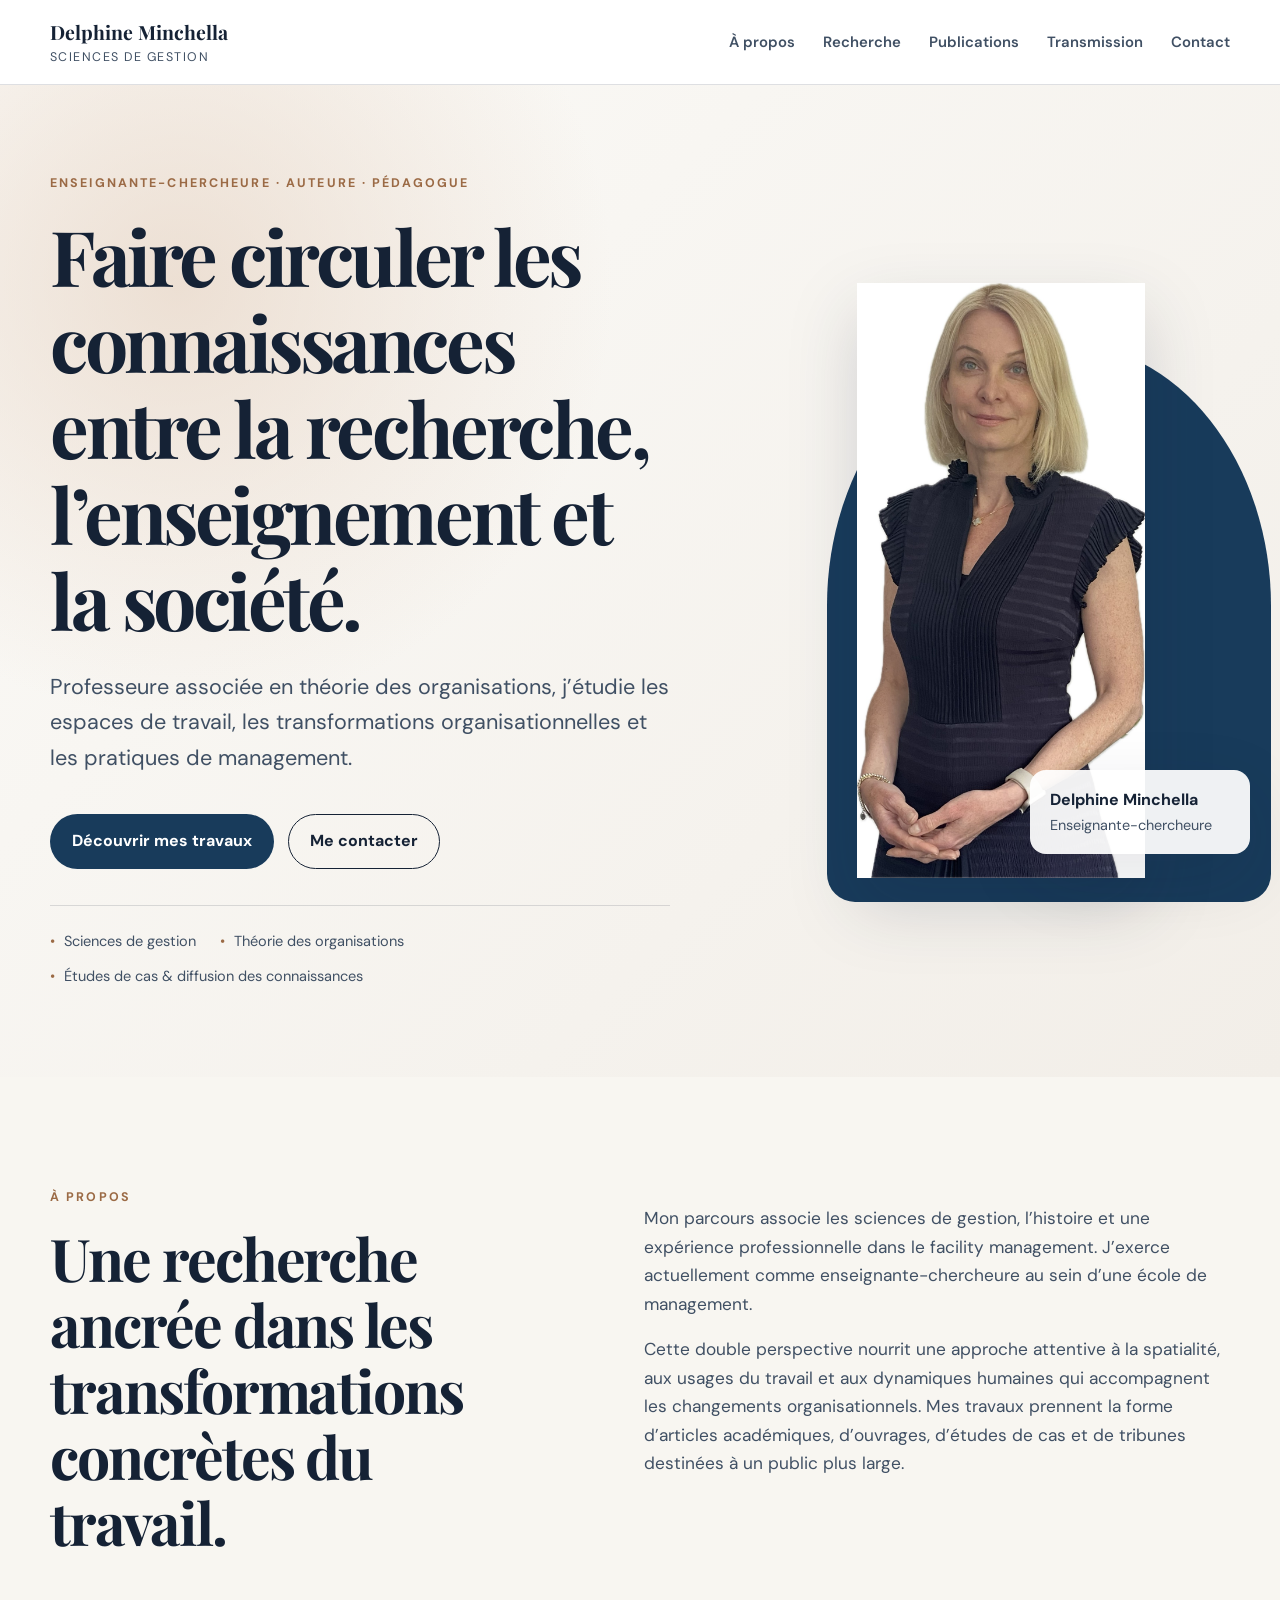
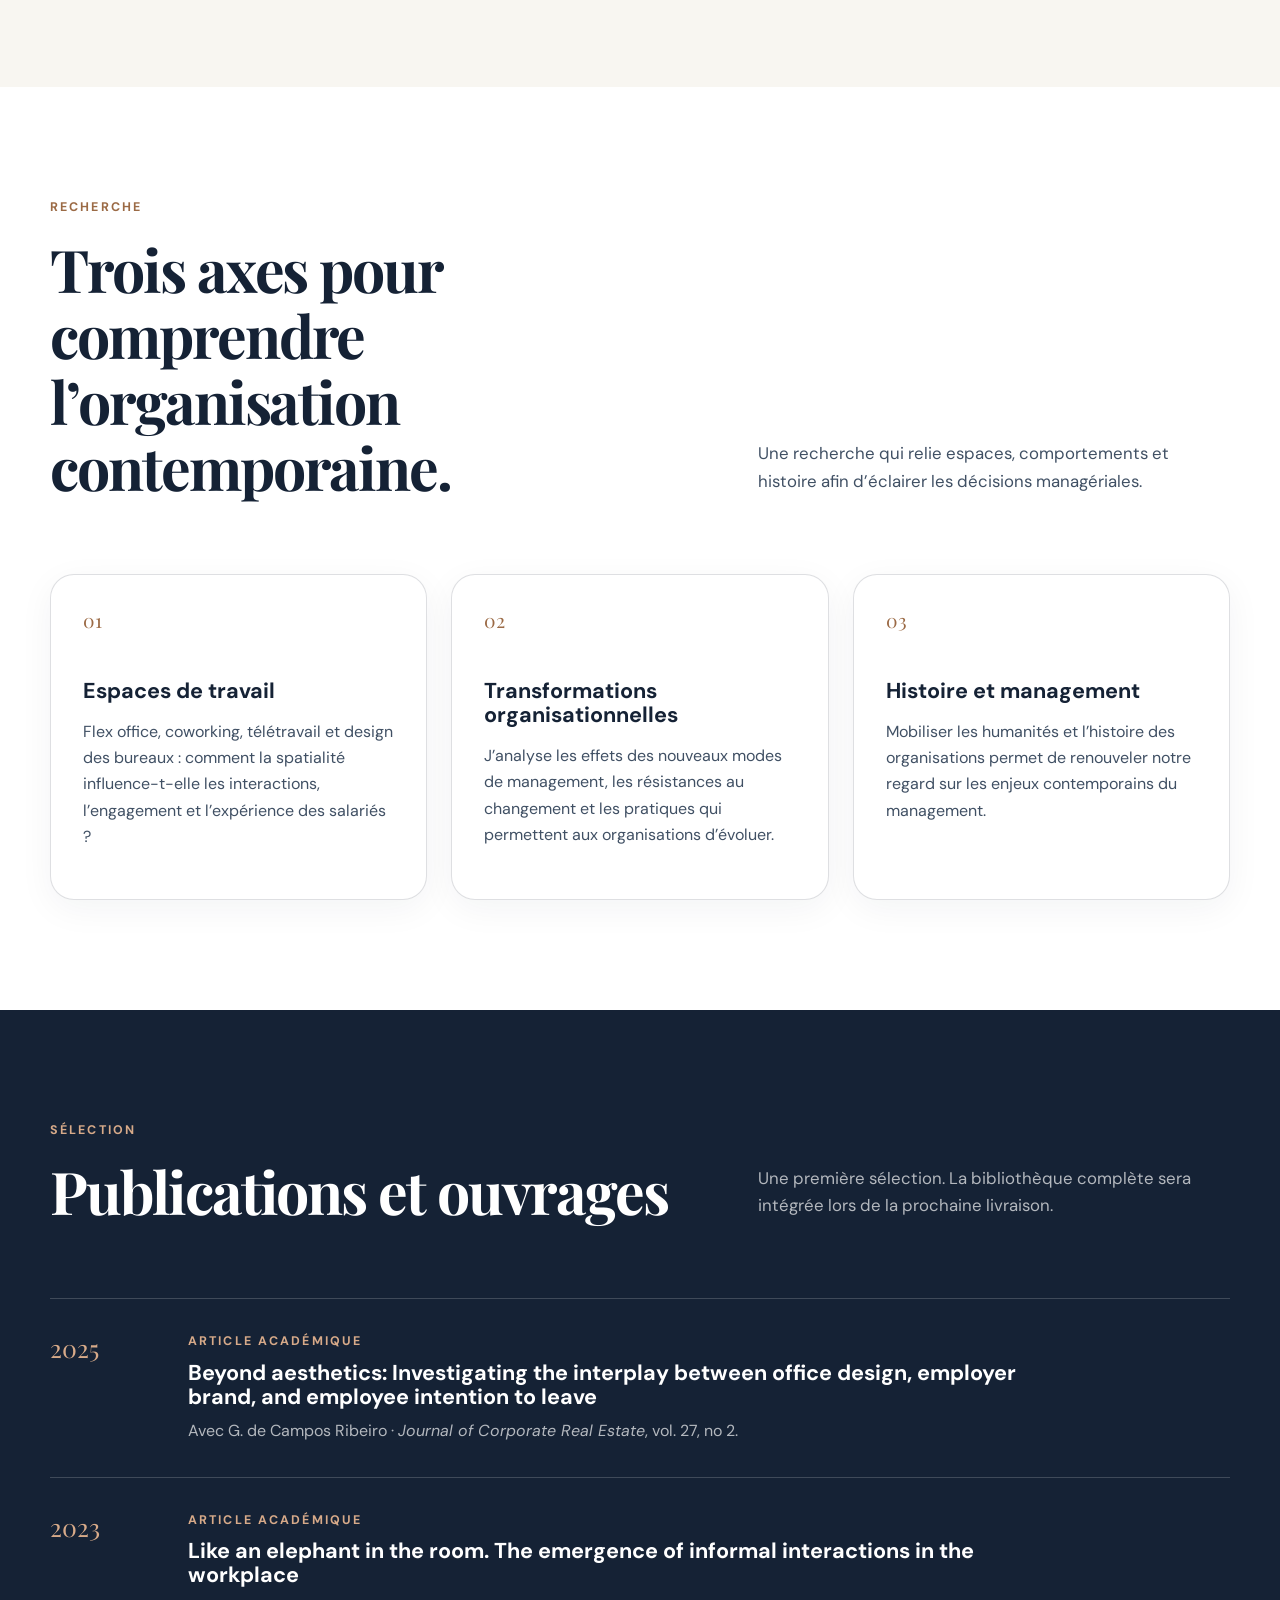
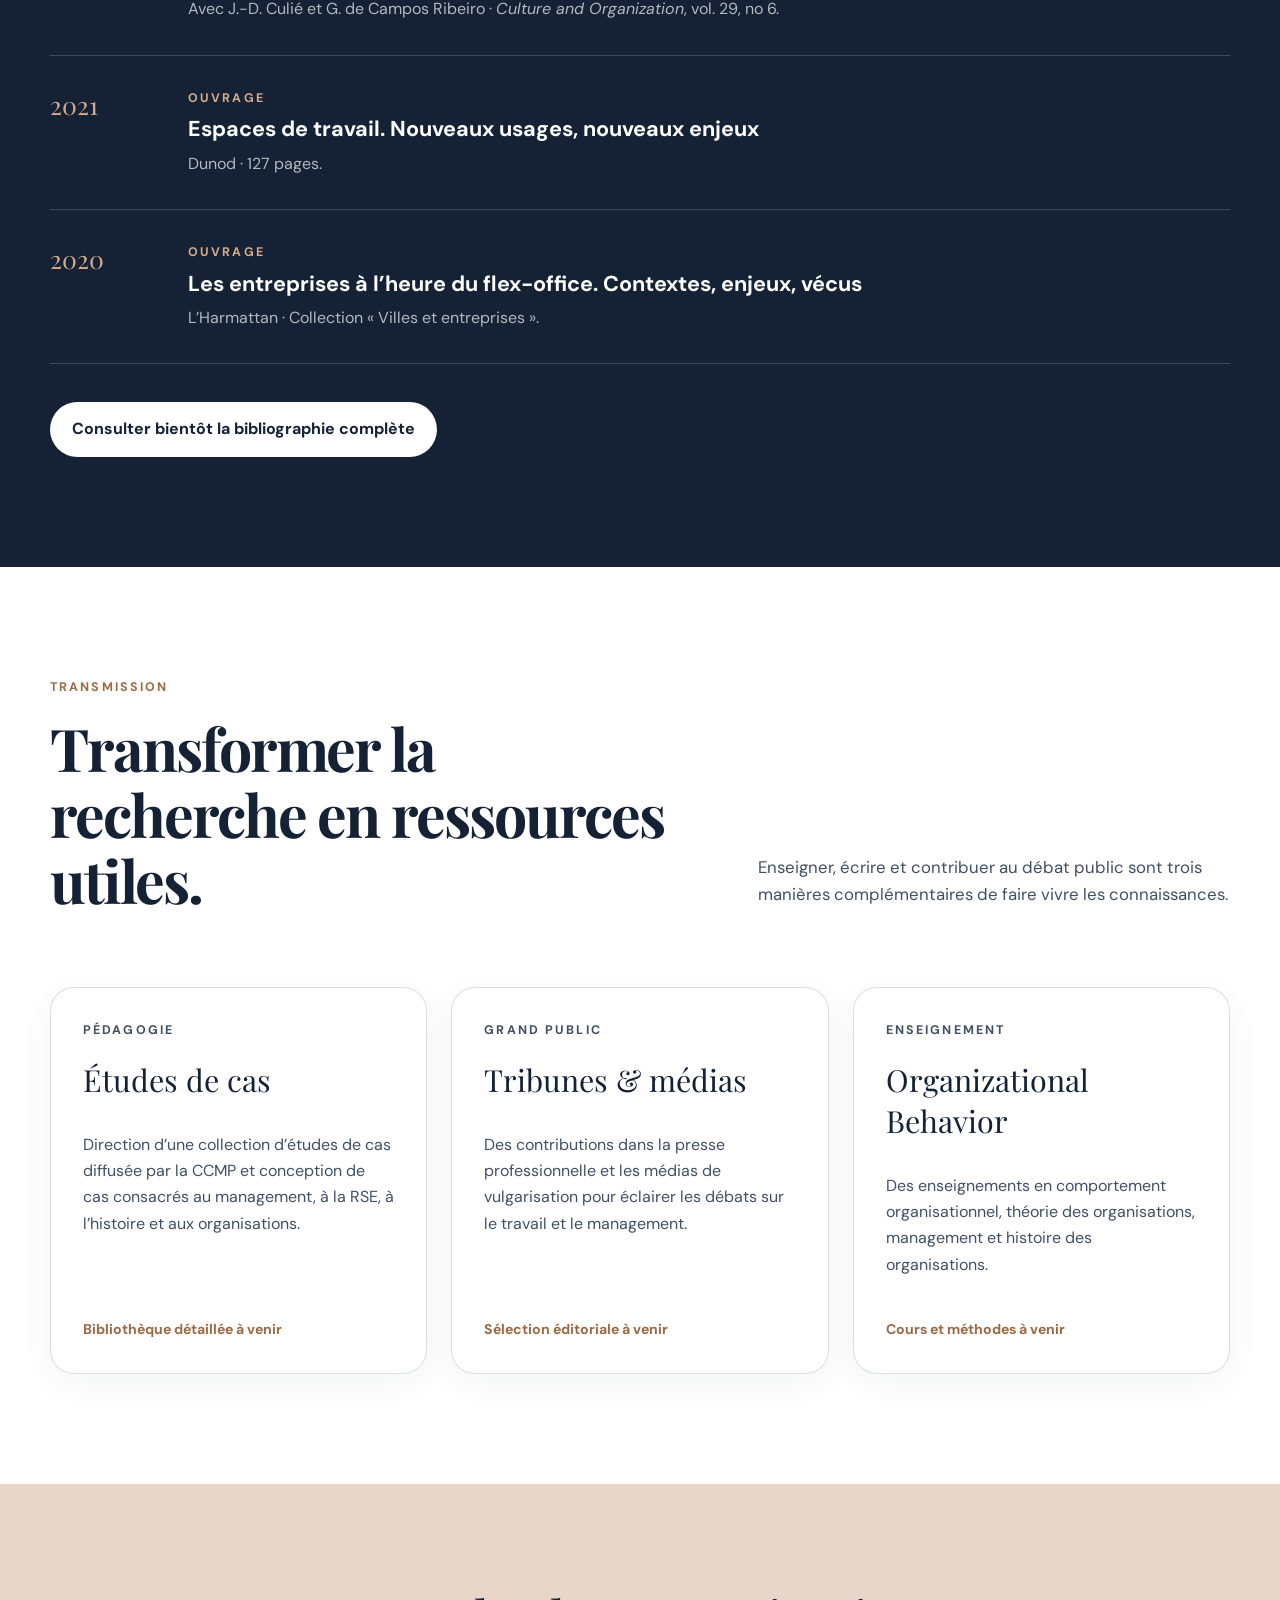
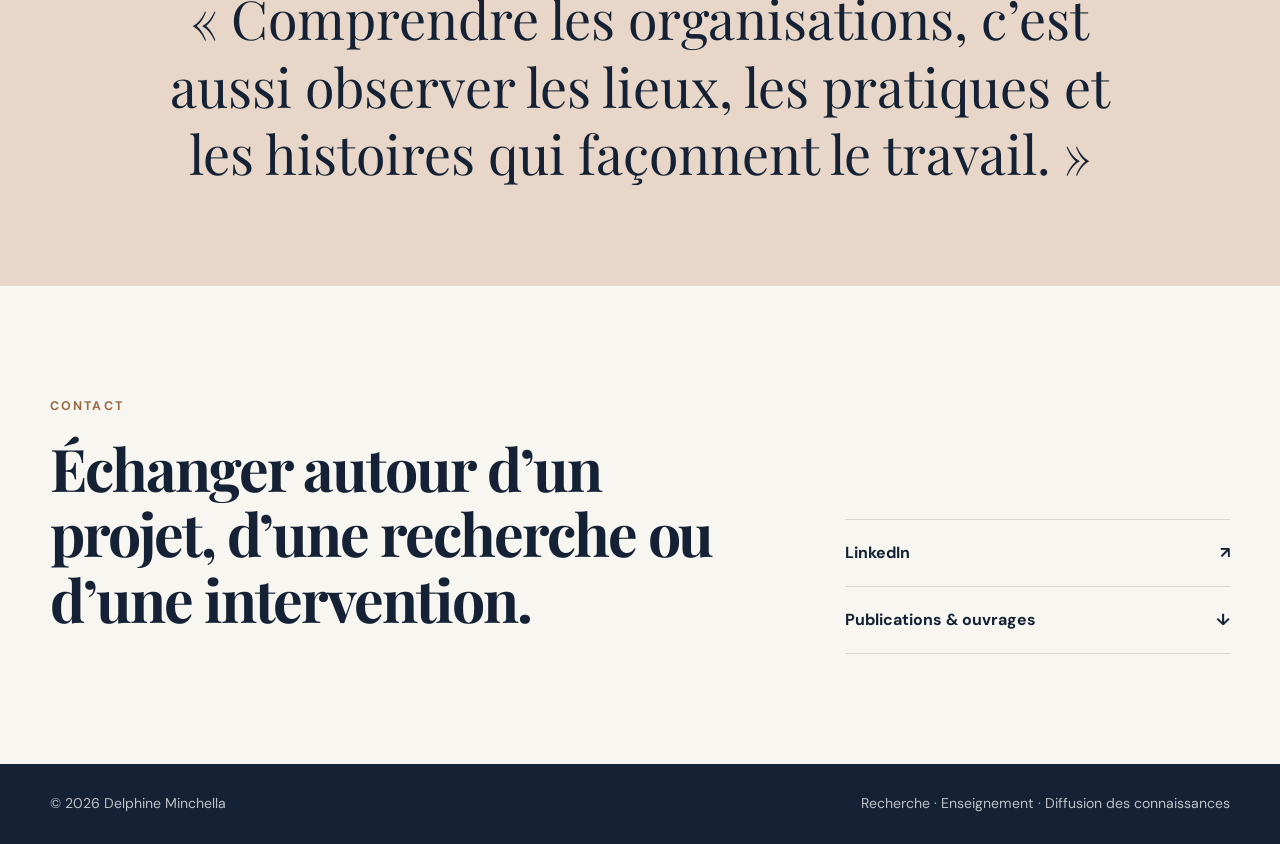
==== index.html @ e0835ba6 "Installation du site v1.0" ====
<!doctype html>
<html lang="fr">
<head>
  <meta charset="utf-8">
  <meta name="viewport" content="width=device-width, initial-scale=1">
  <meta name="description" content="Site personnel de Delphine Minchella, enseignante-chercheure en sciences de gestion, auteure et spécialiste des transformations des organisations.">
  <meta name="author" content="Delphine Minchella">
  <meta property="og:title" content="Delphine Minchella — Enseignante-chercheure">
  <meta property="og:description" content="Recherche, publications, études de cas et diffusion des connaissances en sciences de gestion.">
  <meta property="og:image" content="assets/delphine-minchella.jpg">
  <meta property="og:type" content="website">
  <title>Delphine Minchella — Enseignante-chercheure</title>
  <link rel="preconnect" href="https://fonts.googleapis.com">
  <link rel="preconnect" href="https://fonts.gstatic.com" crossorigin>
  <link href="https://fonts.googleapis.com/css2?family=DM+Sans:wght@400;500;600;700&family=Playfair+Display:wght@600;700&display=swap" rel="stylesheet">
  <link rel="stylesheet" href="styles.css">
</head>
<body>
  <a class="skip-link" href="#contenu">Aller au contenu</a>

  <header class="site-header">
    <div class="container nav-wrap">
      <a class="brand" href="#accueil" aria-label="Accueil — Delphine Minchella">
        <span class="brand-name">Delphine Minchella</span>
        <span class="brand-subtitle">Sciences de gestion</span>
      </a>

      <button class="menu-toggle" type="button" aria-expanded="false" aria-controls="navigation">
        <span class="sr-only">Ouvrir le menu</span>
        <span></span><span></span><span></span>
      </button>

      <nav id="navigation" class="navigation" aria-label="Navigation principale">
        <a href="#apropos">À propos</a>
        <a href="#recherche">Recherche</a>
        <a href="#publications">Publications</a>
        <a href="#transmission">Transmission</a>
        <a href="#contact">Contact</a>
      </nav>
    </div>
  </header>

  <main id="contenu">
    <section id="accueil" class="hero">
      <div class="container hero-grid">
        <div class="hero-copy">
          <p class="eyebrow">Enseignante-chercheure · Auteure · Pédagogue</p>
          <h1>Faire circuler les connaissances entre la recherche, l’enseignement et la société.</h1>
          <p class="lead">
            Professeure associée en théorie des organisations, j’étudie les espaces de travail,
            les transformations organisationnelles et les pratiques de management.
          </p>
          <div class="hero-actions">
            <a class="button button-primary" href="#recherche">Découvrir mes travaux</a>
            <a class="button button-secondary" href="#contact">Me contacter</a>
          </div>
          <ul class="quick-facts" aria-label="Domaines principaux">
            <li>Sciences de gestion</li>
            <li>Théorie des organisations</li>
            <li>Études de cas & diffusion des connaissances</li>
          </ul>
        </div>

        <figure class="portrait-card">
          <div class="portrait-backdrop"></div>
          <img src="assets/delphine-minchella.jpg" alt="Portrait professionnel de Delphine Minchella">
          <figcaption>
            <strong>Delphine Minchella</strong>
            <span>Enseignante-chercheure</span>
          </figcaption>
        </figure>
      </div>
    </section>

    <section id="apropos" class="section section-light">
      <div class="container two-columns">
        <div>
          <p class="section-kicker">À propos</p>
          <h2>Une recherche ancrée dans les transformations concrètes du travail.</h2>
        </div>
        <div class="prose">
          <p>
            Mon parcours associe les sciences de gestion, l’histoire et une expérience professionnelle
            dans le facility management. J’exerce actuellement comme enseignante-chercheure
            au sein d’une école de management.
          </p>
          <p>
            Cette double perspective nourrit une approche attentive à la spatialité, aux usages
            du travail et aux dynamiques humaines qui accompagnent les changements organisationnels.
            Mes travaux prennent la forme d’articles académiques, d’ouvrages, d’études de cas
            et de tribunes destinées à un public plus large.
          </p>
        </div>
      </div>
    </section>

    <section id="recherche" class="section">
      <div class="container">
        <div class="section-heading">
          <div>
            <p class="section-kicker">Recherche</p>
            <h2>Trois axes pour comprendre l’organisation contemporaine.</h2>
          </div>
          <p>
            Une recherche qui relie espaces, comportements et histoire afin d’éclairer
            les décisions managériales.
          </p>
        </div>

        <div class="cards cards-three">
          <article class="card">
            <span class="card-number">01</span>
            <h3>Espaces de travail</h3>
            <p>
              Flex office, coworking, télétravail et design des bureaux : comment la spatialité
              influence-t-elle les interactions, l’engagement et l’expérience des salariés ?
            </p>
          </article>
          <article class="card">
            <span class="card-number">02</span>
            <h3>Transformations organisationnelles</h3>
            <p>
              J’analyse les effets des nouveaux modes de management, les résistances au changement
              et les pratiques qui permettent aux organisations d’évoluer.
            </p>
          </article>
          <article class="card">
            <span class="card-number">03</span>
            <h3>Histoire et management</h3>
            <p>
              Mobiliser les humanités et l’histoire des organisations permet de renouveler
              notre regard sur les enjeux contemporains du management.
            </p>
          </article>
        </div>
      </div>
    </section>

    <section id="publications" class="section section-dark">
      <div class="container">
        <div class="section-heading">
          <div>
            <p class="section-kicker">Sélection</p>
            <h2>Publications et ouvrages</h2>
          </div>
          <p>Une première sélection. La bibliothèque complète sera intégrée lors de la prochaine livraison.</p>
        </div>

        <div class="publication-list">
          <article class="publication">
            <div class="publication-year">2025</div>
            <div>
              <p class="publication-type">Article académique</p>
              <h3>Beyond aesthetics: Investigating the interplay between office design, employer brand, and employee intention to leave</h3>
              <p>Avec G. de Campos Ribeiro · <em>Journal of Corporate Real Estate</em>, vol. 27, no 2.</p>
            </div>
          </article>

          <article class="publication">
            <div class="publication-year">2023</div>
            <div>
              <p class="publication-type">Article académique</p>
              <h3>Like an elephant in the room. The emergence of informal interactions in the workplace</h3>
              <p>Avec J.-D. Culié et G. de Campos Ribeiro · <em>Culture and Organization</em>, vol. 29, no 6.</p>
            </div>
          </article>

          <article class="publication">
            <div class="publication-year">2021</div>
            <div>
              <p class="publication-type">Ouvrage</p>
              <h3>Espaces de travail. Nouveaux usages, nouveaux enjeux</h3>
              <p>Dunod · 127 pages.</p>
            </div>
          </article>

          <article class="publication">
            <div class="publication-year">2020</div>
            <div>
              <p class="publication-type">Ouvrage</p>
              <h3>Les entreprises à l’heure du flex-office. Contextes, enjeux, vécus</h3>
              <p>L’Harmattan · Collection « Villes et entreprises ».</p>
            </div>
          </article>
        </div>

        <a class="button button-on-dark" href="#contact">
          Consulter bientôt la bibliographie complète
        </a>
      </div>
    </section>

    <section id="transmission" class="section">
      <div class="container">
        <div class="section-heading">
          <div>
            <p class="section-kicker">Transmission</p>
            <h2>Transformer la recherche en ressources utiles.</h2>
          </div>
          <p>
            Enseigner, écrire et contribuer au débat public sont trois manières complémentaires
            de faire vivre les connaissances.
          </p>
        </div>

        <div class="cards cards-three">
          <article class="card feature-card">
            <p class="feature-label">Pédagogie</p>
            <h3>Études de cas</h3>
            <p>
              Direction d’une collection d’études de cas diffusée par la CCMP et conception
              de cas consacrés au management, à la RSE, à l’histoire et aux organisations.
            </p>
            <span class="feature-note">Bibliothèque détaillée à venir</span>
          </article>

          <article class="card feature-card">
            <p class="feature-label">Grand public</p>
            <h3>Tribunes & médias</h3>
            <p>
              Des contributions dans la presse professionnelle et les médias de vulgarisation
              pour éclairer les débats sur le travail et le management.
            </p>
            <span class="feature-note">Sélection éditoriale à venir</span>
          </article>

          <article class="card feature-card">
            <p class="feature-label">Enseignement</p>
            <h3>Organizational Behavior</h3>
            <p>
              Des enseignements en comportement organisationnel, théorie des organisations,
              management et histoire des organisations.
            </p>
            <span class="feature-note">Cours et méthodes à venir</span>
          </article>
        </div>
      </div>
    </section>

    <section class="quote-section" aria-label="Phrase manifeste">
      <div class="container">
        <blockquote>
          « Comprendre les organisations, c’est aussi observer les lieux,
          les pratiques et les histoires qui façonnent le travail. »
        </blockquote>
      </div>
    </section>

    <section id="contact" class="section contact-section">
      <div class="container contact-grid">
        <div>
          <p class="section-kicker">Contact</p>
          <h2>Échanger autour d’un projet, d’une recherche ou d’une intervention.</h2>
        </div>
        <div class="contact-links">
          <a href="https://www.linkedin.com/in/delphine-minchella-phd-2b69a855/" target="_blank" rel="noopener">
            <span>LinkedIn</span><span aria-hidden="true">↗</span>
          </a>
          <a href="#publications">
            <span>Publications & ouvrages</span><span aria-hidden="true">↓</span>
          </a>
        </div>
      </div>
    </section>
  </main>

  <footer class="site-footer">
    <div class="container footer-inner">
      <p>© <span id="year"></span> Delphine Minchella</p>
      <p>Recherche · Enseignement · Diffusion des connaissances</p>
    </div>
  </footer>

  <script src="script.js"></script>
</body>
</html>
---- styles.css ----
:root{--ink:#152235;--soft:#405064;--paper:#f8f6f1;--white:#fff;--accent:#9b6a45;--accent2:#e8d7c8;--blue:#183b5b;--line:rgba(21,34,53,.14);--radius:24px;--max:1180px}*{box-sizing:border-box}html{scroll-behavior:smooth}body{margin:0;color:var(--ink);font-family:"DM Sans",Arial,sans-serif;line-height:1.65;background:#fff}img{display:block;max-width:100%}a{color:inherit}.container{width:min(calc(100% - 40px),var(--max));margin:auto}.sr-only{position:absolute;width:1px;height:1px;overflow:hidden;clip:rect(0,0,0,0)}.skip-link{position:fixed;top:-60px;left:16px;z-index:999;padding:12px 18px;background:var(--ink);color:#fff;border-radius:10px;text-decoration:none}.skip-link:focus{top:16px}.site-header{position:sticky;top:0;z-index:100;background:rgba(255,255,255,.92);border-bottom:1px solid var(--line);backdrop-filter:blur(16px)}.nav-wrap{min-height:84px;display:flex;align-items:center;justify-content:space-between;gap:30px}.brand{display:flex;flex-direction:column;text-decoration:none;line-height:1.15}.brand-name{font:700 1.22rem "Playfair Display",Georgia,serif}.brand-subtitle{margin-top:5px;color:var(--soft);font-size:.78rem;letter-spacing:.12em;text-transform:uppercase}.navigation{display:flex;gap:28px}.navigation a{color:var(--soft);font-weight:600;font-size:.93rem;text-decoration:none}.menu-toggle{display:none;border:0;background:transparent;padding:8px}.menu-toggle span:not(.sr-only){display:block;width:25px;height:2px;margin:5px;background:var(--ink)}.hero{overflow:hidden;background:radial-gradient(circle at 14% 20%,rgba(232,215,200,.75),transparent 32%),linear-gradient(135deg,#fbfaf7,#f2eee8)}.hero-grid{min-height:720px;display:grid;grid-template-columns:1.15fr .85fr;gap:clamp(48px,8vw,110px);align-items:center;padding:88px 0}.eyebrow,.section-kicker,.publication-type,.feature-label{margin:0 0 18px;color:var(--accent);font-size:.78rem;font-weight:700;letter-spacing:.17em;text-transform:uppercase}h1,h2,h3{margin-top:0;line-height:1.12}h1,h2{font-family:"Playfair Display",Georgia,serif}h1{max-width:760px;margin-bottom:28px;font-size:clamp(3rem,6vw,5.7rem);letter-spacing:-.045em}h2{margin-bottom:22px;font-size:clamp(2.25rem,4.6vw,4.2rem);letter-spacing:-.035em}h3{margin-bottom:16px;font-size:1.35rem}.lead{max-width:690px;margin:0;color:var(--soft);font-size:clamp(1.1rem,2vw,1.35rem)}.hero-actions{display:flex;flex-wrap:wrap;gap:14px;margin-top:38px}.button{display:inline-flex;align-items:center;justify-content:center;min-height:51px;padding:13px 21px;border:1px solid transparent;border-radius:999px;font-weight:700;text-decoration:none}.button-primary{background:var(--blue);color:#fff}.button-secondary{border-color:var(--ink)}.button-on-dark{margin-top:38px;background:#fff;color:var(--ink)}.quick-facts{display:flex;flex-wrap:wrap;gap:11px 24px;margin:36px 0 0;padding:24px 0 0;border-top:1px solid var(--line);list-style:none;color:var(--soft);font-size:.91rem}.quick-facts li:before{content:"•";margin-right:9px;color:var(--accent)}.portrait-card{position:relative;z-index:0;margin:0}.portrait-backdrop{position:absolute;z-index:-1;inset:10% -9% -4% 12%;background:var(--blue);border-radius:47% 47% 28px 28px}.portrait-card img{width:100%;max-height:595px;object-fit:contain;object-position:center bottom;filter:drop-shadow(0 28px 34px rgba(21,34,53,.16))}.portrait-card figcaption{position:absolute;right:-20px;bottom:24px;display:flex;flex-direction:column;min-width:220px;padding:17px 20px;background:rgba(255,255,255,.93);border-radius:16px;box-shadow:0 24px 70px rgba(21,34,53,.12)}.portrait-card figcaption span{color:var(--soft);font-size:.9rem}.section{padding:110px 0}.section-light,.contact-section{background:var(--paper)}.two-columns{display:grid;grid-template-columns:.9fr 1.1fr;gap:clamp(45px,9vw,130px)}.prose{color:var(--soft);font-size:1.08rem}.section-heading{display:grid;grid-template-columns:1.15fr .85fr;gap:70px;align-items:end;margin-bottom:52px}.section-heading>p{max-width:520px;margin:0 0 26px;color:var(--soft);font-size:1.05rem}.cards{display:grid;gap:24px}.cards-three{grid-template-columns:repeat(3,1fr)}.card{min-height:280px;padding:32px;border:1px solid var(--line);border-radius:var(--radius);background:#fff;box-shadow:0 9px 35px rgba(21,34,53,.05)}.card p{color:var(--soft)}.card-number{display:inline-block;margin-bottom:46px;color:var(--accent);font:1.2rem "Playfair Display",Georgia,serif}.feature-card{display:flex;flex-direction:column}.feature-card h3{font:1.9rem "Playfair Display",Georgia,serif}.feature-note{margin-top:auto;padding-top:24px;color:var(--accent);font-weight:700;font-size:.88rem}.section-dark{background:var(--ink);color:#fff}.section-dark .section-heading>p,.publication p{color:rgba(255,255,255,.68)}.section-dark .section-kicker,.section-dark .publication-type{color:#d7aa89}.publication-list{border-top:1px solid rgba(255,255,255,.18)}.publication{display:grid;grid-template-columns:110px 1fr;gap:28px;padding:32px 0;border-bottom:1px solid rgba(255,255,255,.18)}.publication-year{font:1.55rem "Playfair Display",Georgia,serif;color:#d7aa89}.publication h3{max-width:870px;margin-bottom:9px}.publication p{margin:0}.publication-type{margin-bottom:9px!important}.quote-section{padding:100px 0;background:var(--accent2)}blockquote{max-width:1000px;margin:auto;font:clamp(2rem,4.2vw,4rem)/1.25 "Playfair Display",Georgia,serif;text-align:center}.contact-grid{display:grid;grid-template-columns:1.3fr .7fr;gap:80px;align-items:end}.contact-links{display:grid}.contact-links a{display:flex;justify-content:space-between;gap:25px;padding:20px 0;border-bottom:1px solid var(--line);font-weight:700;text-decoration:none}.contact-links a:first-child{border-top:1px solid var(--line)}.site-footer{padding:28px 0;background:var(--ink);color:rgba(255,255,255,.72)}.footer-inner{display:flex;justify-content:space-between;gap:30px;font-size:.88rem}.footer-inner p{margin:0}@media(max-width:900px){.menu-toggle{display:block}.navigation{position:absolute;top:84px;left:0;right:0;display:none;flex-direction:column;gap:0;padding:10px 20px 24px;background:#fff;border-bottom:1px solid var(--line)}.navigation.open{display:flex}.navigation a{padding:14px 4px;border-bottom:1px solid var(--line)}.hero-grid{min-height:auto;grid-template-columns:1fr;padding:70px 0}.portrait-card{width:min(92%,520px);margin:auto}.two-columns,.section-heading,.contact-grid{grid-template-columns:1fr;gap:30px}.cards-three{grid-template-columns:1fr}}@media(max-width:600px){.container{width:min(calc(100% - 28px),var(--max))}.section{padding:78px 0}.nav-wrap{min-height:74px}.navigation{top:74px}h1{font-size:clamp(2.65rem,13vw,4rem)}.hero-grid{padding:52px 0 70px;gap:48px}.portrait-card figcaption{right:0;bottom:8px;min-width:190px}.publication{grid-template-columns:1fr;gap:8px}.card{min-height:auto;padding:26px}.footer-inner{flex-direction:column;gap:8px}}
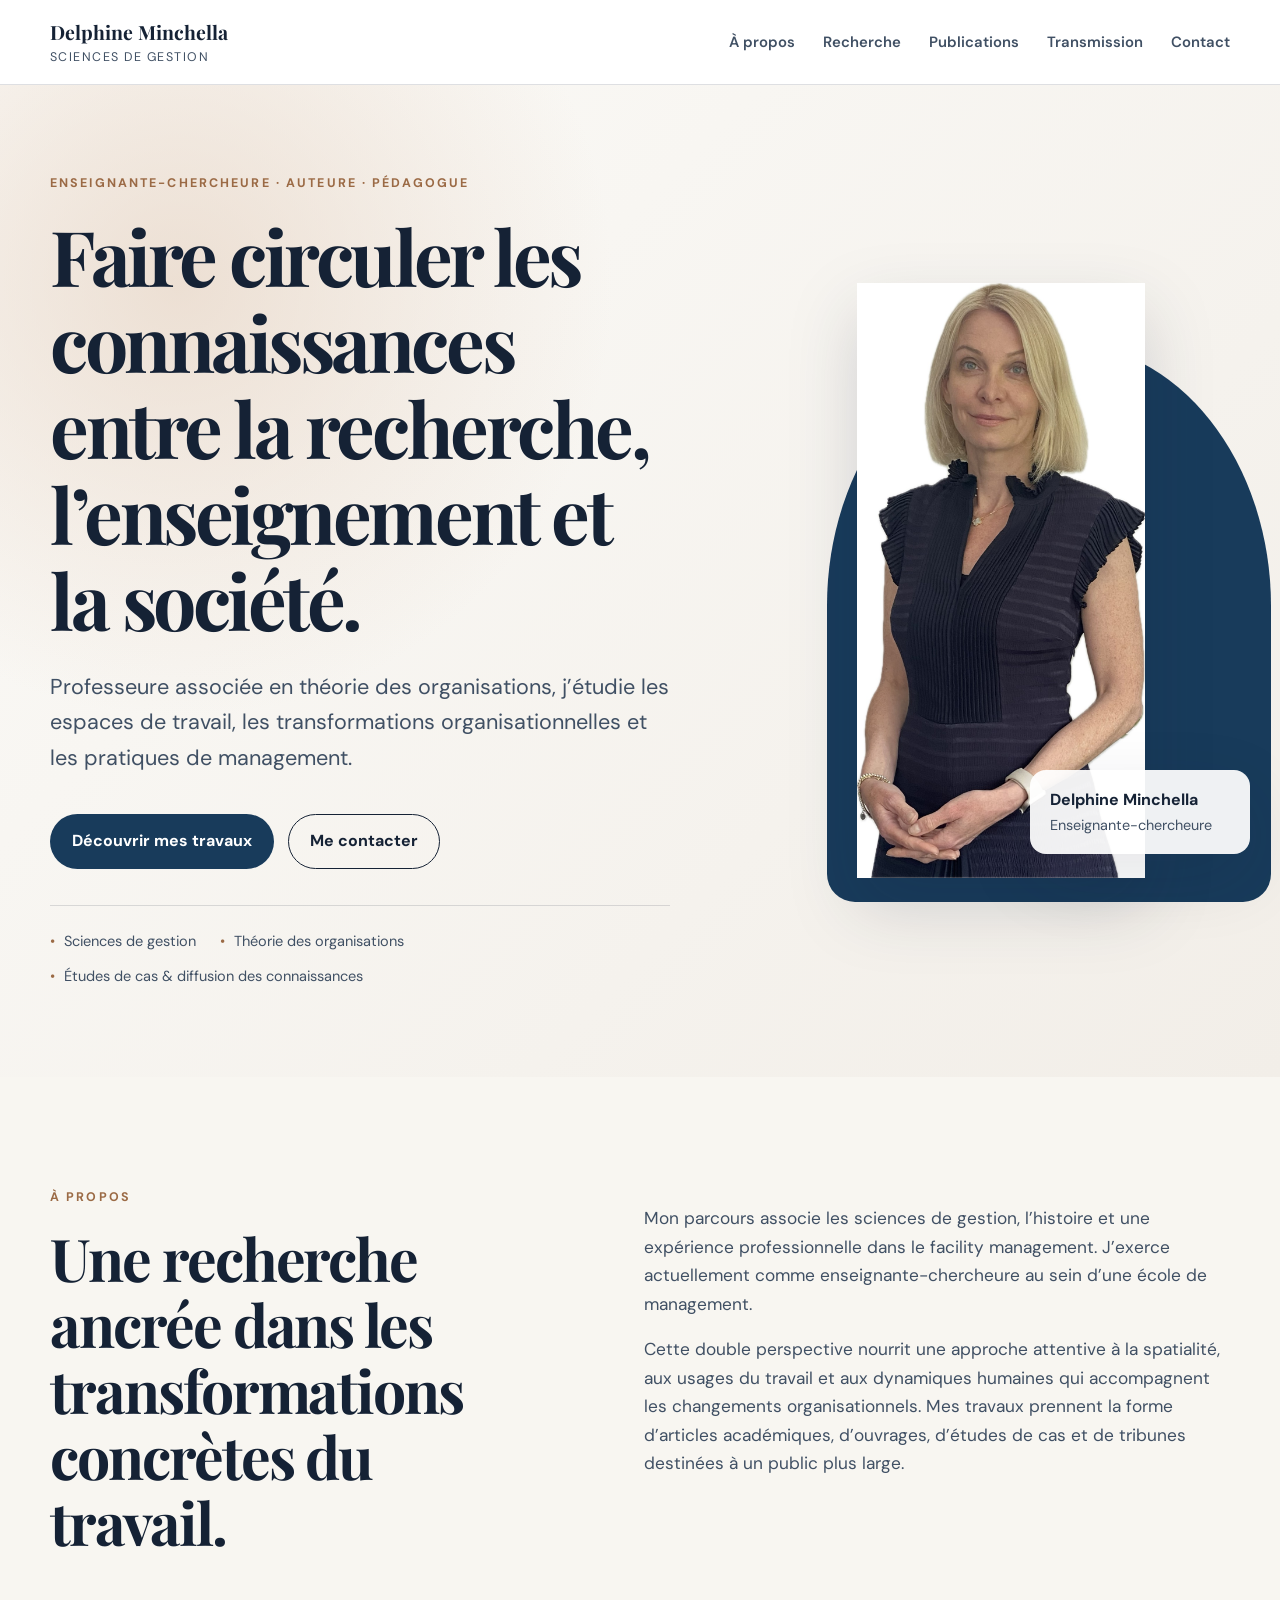
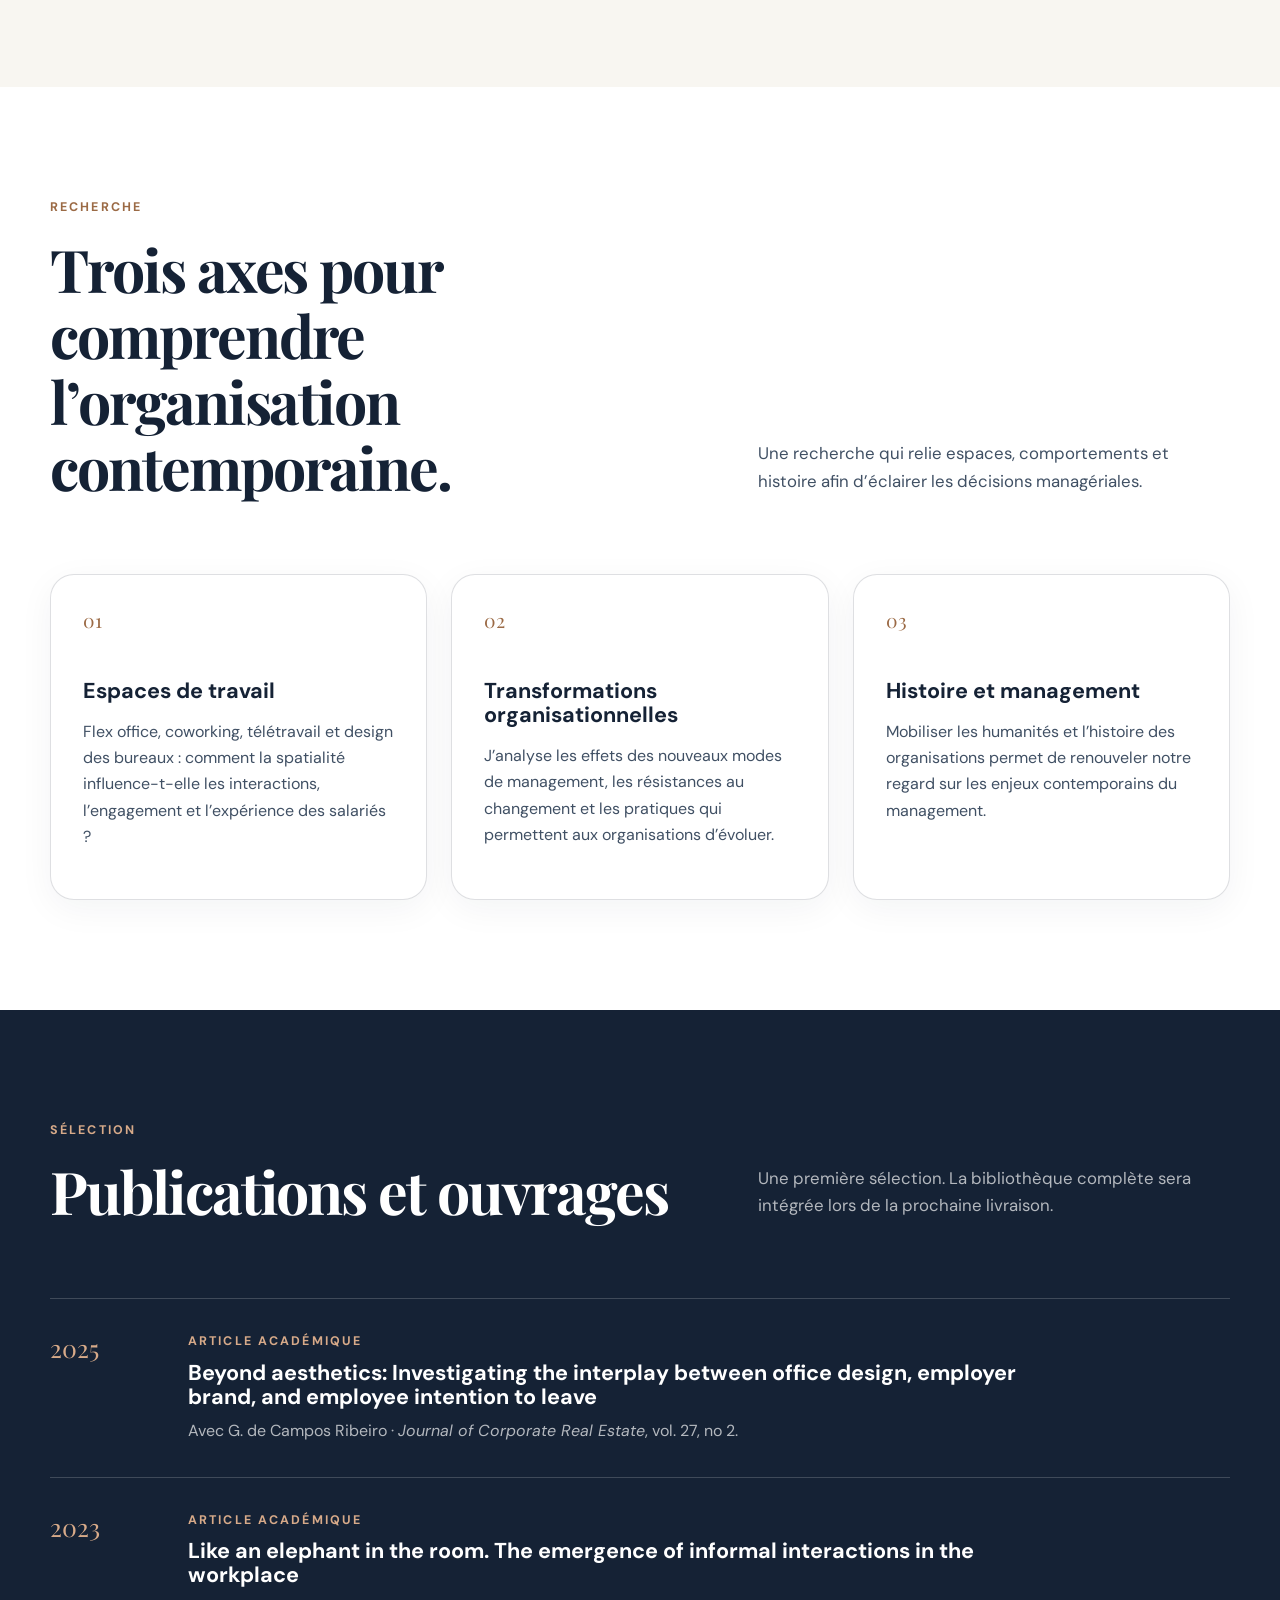
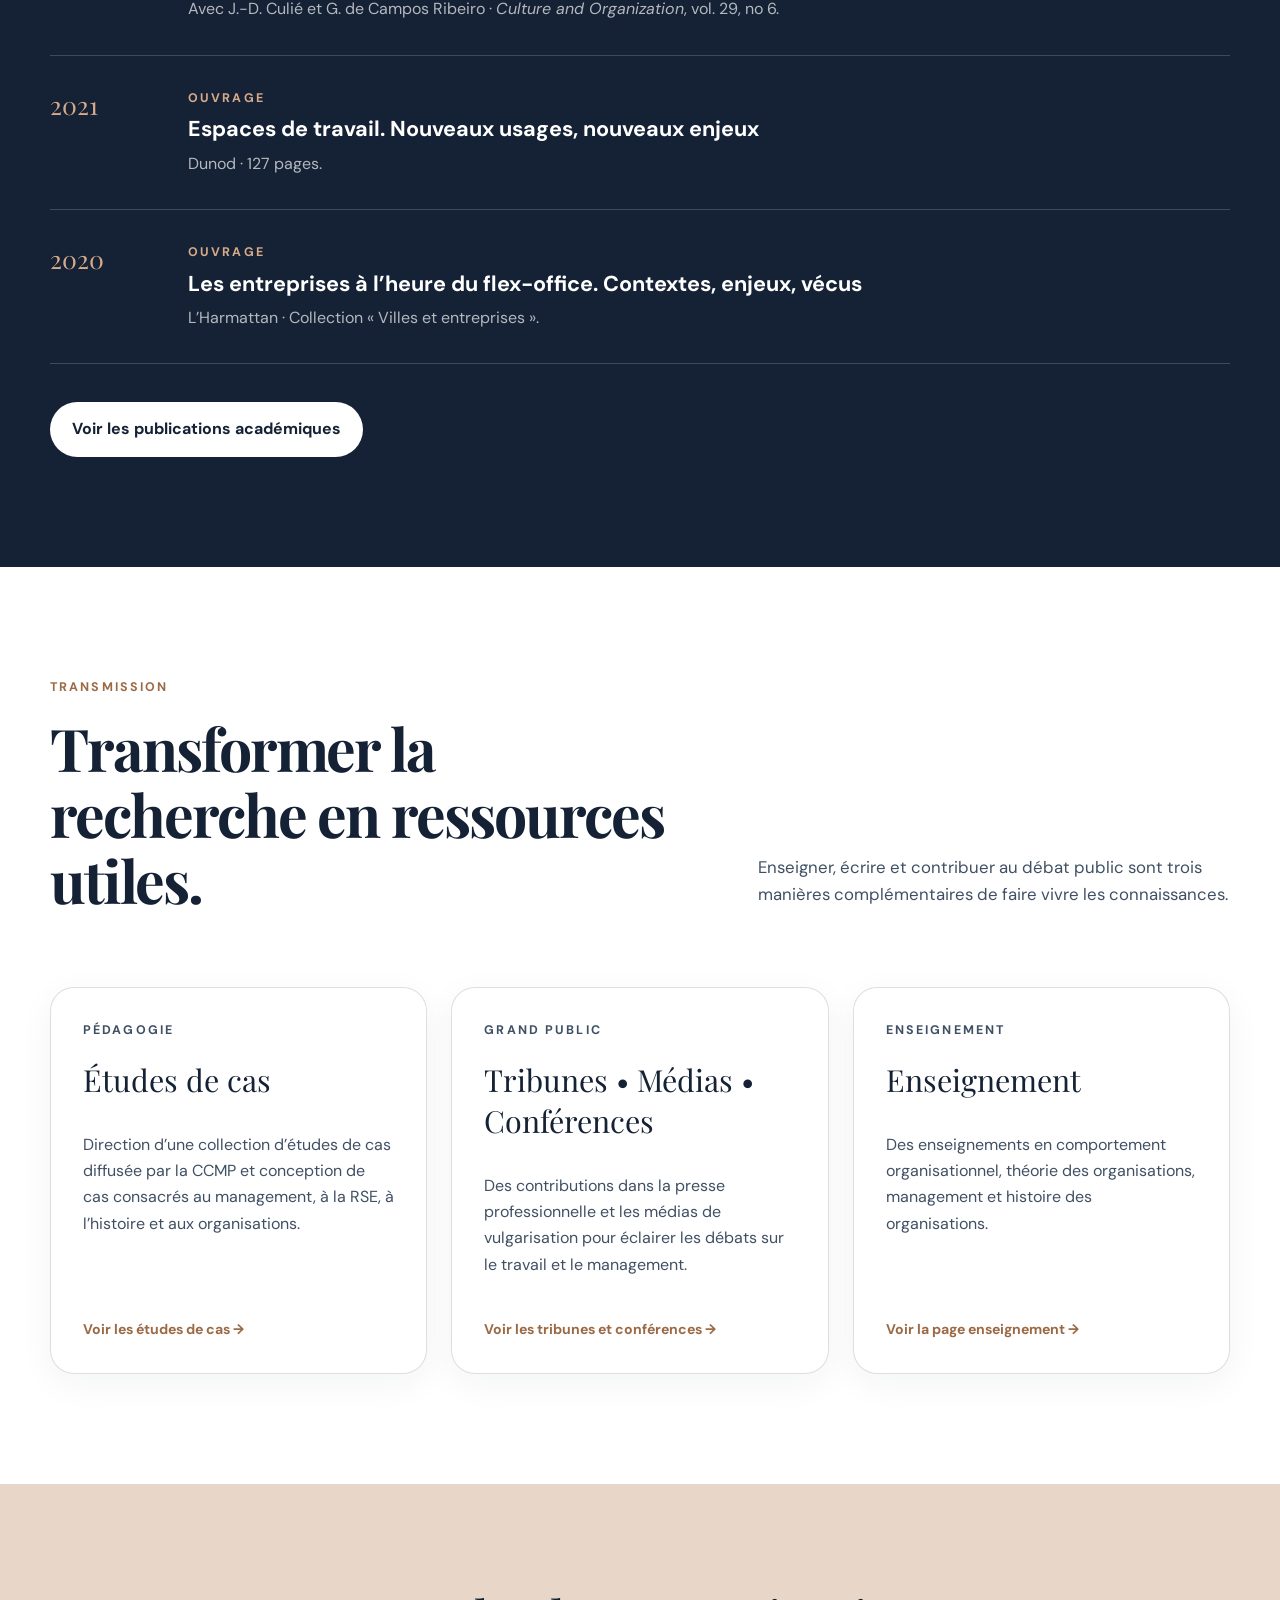
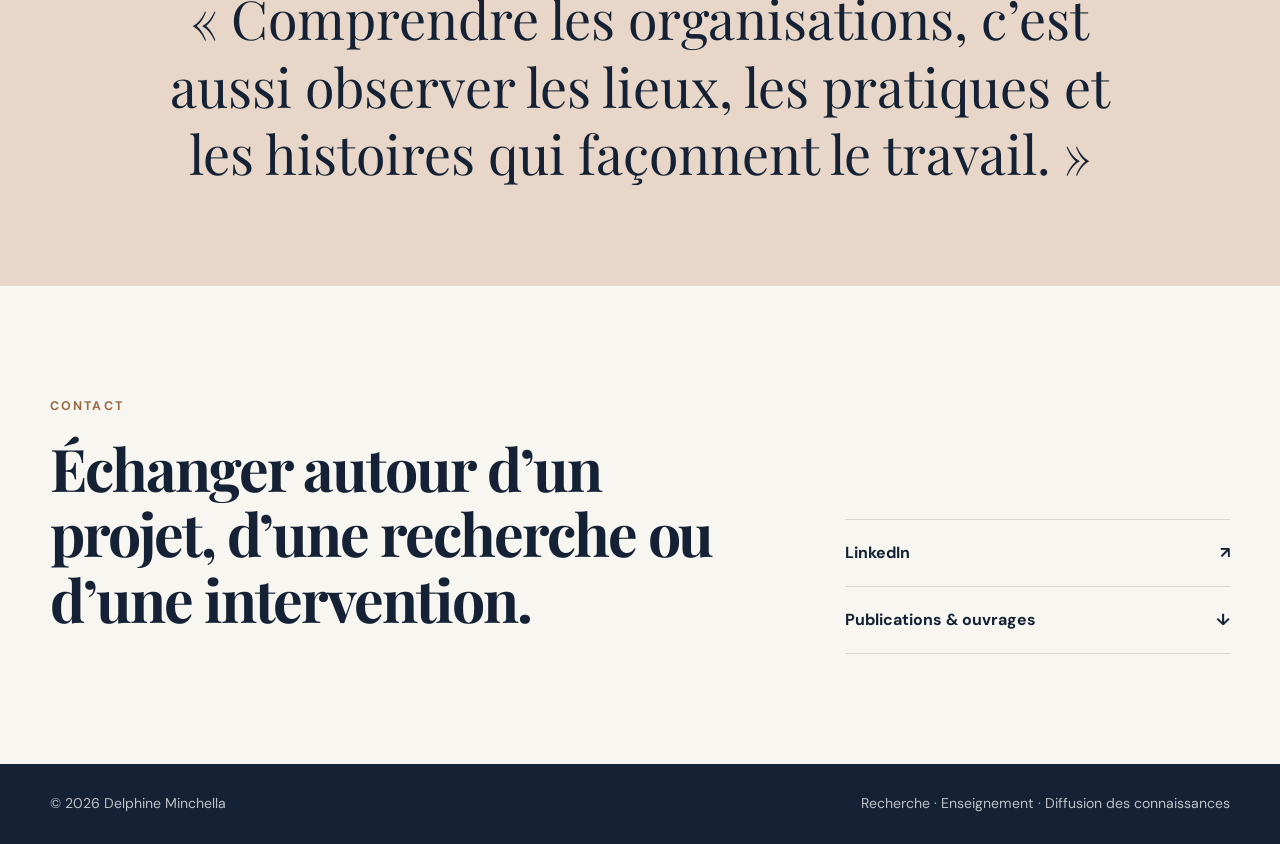
==== commit 9b1c6d32: "PortefolioV2" ====
--- a/index.html
+++ b/index.html
@@ -33,7 +33,7 @@
       <nav id="navigation" class="navigation" aria-label="Navigation principale">
         <a href="#apropos">À propos</a>
         <a href="#recherche">Recherche</a>
-        <a href="#publications">Publications</a>
+        <a href="publications.html">Publications</a>
         <a href="#transmission">Transmission</a>
         <a href="#contact">Contact</a>
       </nav>
@@ -51,7 +51,7 @@
             les transformations organisationnelles et les pratiques de management.
           </p>
           <div class="hero-actions">
-            <a class="button button-primary" href="#recherche">Découvrir mes travaux</a>
+            <a class="button button-primary" href="travaux.html">Découvrir mes travaux</a>
             <a class="button button-secondary" href="#contact">Me contacter</a>
           </div>
           <ul class="quick-facts" aria-label="Domaines principaux">
@@ -184,8 +184,8 @@
           </article>
         </div>
 
-        <a class="button button-on-dark" href="#contact">
-          Consulter bientôt la bibliographie complète
+        <a class="button button-on-dark" href="publications.html">
+          Voir les publications académiques
         </a>
       </div>
     </section>
@@ -206,32 +206,32 @@
         <div class="cards cards-three">
           <article class="card feature-card">
             <p class="feature-label">Pédagogie</p>
-            <h3>Études de cas</h3>
+            <h3><a class="card-title-link" href="etudes-de-cas.html">Études de cas</a></h3>
             <p>
               Direction d’une collection d’études de cas diffusée par la CCMP et conception
               de cas consacrés au management, à la RSE, à l’histoire et aux organisations.
             </p>
-            <span class="feature-note">Bibliothèque détaillée à venir</span>
+            <span class="feature-note"><a class="feature-note" href="etudes-de-cas.html">Voir les études de cas →</a></span>
           </article>
 
           <article class="card feature-card">
             <p class="feature-label">Grand public</p>
-            <h3>Tribunes & médias</h3>
+            <h3><a class="card-title-link" href="tribunes-medias-conferences.html">Tribunes • Médias • Conférences</a></h3>
             <p>
               Des contributions dans la presse professionnelle et les médias de vulgarisation
               pour éclairer les débats sur le travail et le management.
             </p>
-            <span class="feature-note">Sélection éditoriale à venir</span>
+            <span class="feature-note"><a class="feature-note" href="tribunes-medias-conferences.html">Voir les tribunes et conférences →</a></span>
           </article>
 
           <article class="card feature-card">
             <p class="feature-label">Enseignement</p>
-            <h3>Organizational Behavior</h3>
+            <h3><a class="card-title-link" href="enseignement.html">Enseignement</a></h3>
             <p>
               Des enseignements en comportement organisationnel, théorie des organisations,
               management et histoire des organisations.
             </p>
-            <span class="feature-note">Cours et méthodes à venir</span>
+            <span class="feature-note"><a class="feature-note" href="enseignement.html">Voir la page enseignement →</a></span>
           </article>
         </div>
       </div>
--- a/styles.css
+++ b/styles.css
@@ -1 +1,17 @@
 :root{--ink:#152235;--soft:#405064;--paper:#f8f6f1;--white:#fff;--accent:#9b6a45;--accent2:#e8d7c8;--blue:#183b5b;--line:rgba(21,34,53,.14);--radius:24px;--max:1180px}*{box-sizing:border-box}html{scroll-behavior:smooth}body{margin:0;color:var(--ink);font-family:"DM Sans",Arial,sans-serif;line-height:1.65;background:#fff}img{display:block;max-width:100%}a{color:inherit}.container{width:min(calc(100% - 40px),var(--max));margin:auto}.sr-only{position:absolute;width:1px;height:1px;overflow:hidden;clip:rect(0,0,0,0)}.skip-link{position:fixed;top:-60px;left:16px;z-index:999;padding:12px 18px;background:var(--ink);color:#fff;border-radius:10px;text-decoration:none}.skip-link:focus{top:16px}.site-header{position:sticky;top:0;z-index:100;background:rgba(255,255,255,.92);border-bottom:1px solid var(--line);backdrop-filter:blur(16px)}.nav-wrap{min-height:84px;display:flex;align-items:center;justify-content:space-between;gap:30px}.brand{display:flex;flex-direction:column;text-decoration:none;line-height:1.15}.brand-name{font:700 1.22rem "Playfair Display",Georgia,serif}.brand-subtitle{margin-top:5px;color:var(--soft);font-size:.78rem;letter-spacing:.12em;text-transform:uppercase}.navigation{display:flex;gap:28px}.navigation a{color:var(--soft);font-weight:600;font-size:.93rem;text-decoration:none}.menu-toggle{display:none;border:0;background:transparent;padding:8px}.menu-toggle span:not(.sr-only){display:block;width:25px;height:2px;margin:5px;background:var(--ink)}.hero{overflow:hidden;background:radial-gradient(circle at 14% 20%,rgba(232,215,200,.75),transparent 32%),linear-gradient(135deg,#fbfaf7,#f2eee8)}.hero-grid{min-height:720px;display:grid;grid-template-columns:1.15fr .85fr;gap:clamp(48px,8vw,110px);align-items:center;padding:88px 0}.eyebrow,.section-kicker,.publication-type,.feature-label{margin:0 0 18px;color:var(--accent);font-size:.78rem;font-weight:700;letter-spacing:.17em;text-transform:uppercase}h1,h2,h3{margin-top:0;line-height:1.12}h1,h2{font-family:"Playfair Display",Georgia,serif}h1{max-width:760px;margin-bottom:28px;font-size:clamp(3rem,6vw,5.7rem);letter-spacing:-.045em}h2{margin-bottom:22px;font-size:clamp(2.25rem,4.6vw,4.2rem);letter-spacing:-.035em}h3{margin-bottom:16px;font-size:1.35rem}.lead{max-width:690px;margin:0;color:var(--soft);font-size:clamp(1.1rem,2vw,1.35rem)}.hero-actions{display:flex;flex-wrap:wrap;gap:14px;margin-top:38px}.button{display:inline-flex;align-items:center;justify-content:center;min-height:51px;padding:13px 21px;border:1px solid transparent;border-radius:999px;font-weight:700;text-decoration:none}.button-primary{background:var(--blue);color:#fff}.button-secondary{border-color:var(--ink)}.button-on-dark{margin-top:38px;background:#fff;color:var(--ink)}.quick-facts{display:flex;flex-wrap:wrap;gap:11px 24px;margin:36px 0 0;padding:24px 0 0;border-top:1px solid var(--line);list-style:none;color:var(--soft);font-size:.91rem}.quick-facts li:before{content:"•";margin-right:9px;color:var(--accent)}.portrait-card{position:relative;z-index:0;margin:0}.portrait-backdrop{position:absolute;z-index:-1;inset:10% -9% -4% 12%;background:var(--blue);border-radius:47% 47% 28px 28px}.portrait-card img{width:100%;max-height:595px;object-fit:contain;object-position:center bottom;filter:drop-shadow(0 28px 34px rgba(21,34,53,.16))}.portrait-card figcaption{position:absolute;right:-20px;bottom:24px;display:flex;flex-direction:column;min-width:220px;padding:17px 20px;background:rgba(255,255,255,.93);border-radius:16px;box-shadow:0 24px 70px rgba(21,34,53,.12)}.portrait-card figcaption span{color:var(--soft);font-size:.9rem}.section{padding:110px 0}.section-light,.contact-section{background:var(--paper)}.two-columns{display:grid;grid-template-columns:.9fr 1.1fr;gap:clamp(45px,9vw,130px)}.prose{color:var(--soft);font-size:1.08rem}.section-heading{display:grid;grid-template-columns:1.15fr .85fr;gap:70px;align-items:end;margin-bottom:52px}.section-heading>p{max-width:520px;margin:0 0 26px;color:var(--soft);font-size:1.05rem}.cards{display:grid;gap:24px}.cards-three{grid-template-columns:repeat(3,1fr)}.card{min-height:280px;padding:32px;border:1px solid var(--line);border-radius:var(--radius);background:#fff;box-shadow:0 9px 35px rgba(21,34,53,.05)}.card p{color:var(--soft)}.card-number{display:inline-block;margin-bottom:46px;color:var(--accent);font:1.2rem "Playfair Display",Georgia,serif}.feature-card{display:flex;flex-direction:column}.feature-card h3{font:1.9rem "Playfair Display",Georgia,serif}.feature-note{margin-top:auto;padding-top:24px;color:var(--accent);font-weight:700;font-size:.88rem}.section-dark{background:var(--ink);color:#fff}.section-dark .section-heading>p,.publication p{color:rgba(255,255,255,.68)}.section-dark .section-kicker,.section-dark .publication-type{color:#d7aa89}.publication-list{border-top:1px solid rgba(255,255,255,.18)}.publication{display:grid;grid-template-columns:110px 1fr;gap:28px;padding:32px 0;border-bottom:1px solid rgba(255,255,255,.18)}.publication-year{font:1.55rem "Playfair Display",Georgia,serif;color:#d7aa89}.publication h3{max-width:870px;margin-bottom:9px}.publication p{margin:0}.publication-type{margin-bottom:9px!important}.quote-section{padding:100px 0;background:var(--accent2)}blockquote{max-width:1000px;margin:auto;font:clamp(2rem,4.2vw,4rem)/1.25 "Playfair Display",Georgia,serif;text-align:center}.contact-grid{display:grid;grid-template-columns:1.3fr .7fr;gap:80px;align-items:end}.contact-links{display:grid}.contact-links a{display:flex;justify-content:space-between;gap:25px;padding:20px 0;border-bottom:1px solid var(--line);font-weight:700;text-decoration:none}.contact-links a:first-child{border-top:1px solid var(--line)}.site-footer{padding:28px 0;background:var(--ink);color:rgba(255,255,255,.72)}.footer-inner{display:flex;justify-content:space-between;gap:30px;font-size:.88rem}.footer-inner p{margin:0}@media(max-width:900px){.menu-toggle{display:block}.navigation{position:absolute;top:84px;left:0;right:0;display:none;flex-direction:column;gap:0;padding:10px 20px 24px;background:#fff;border-bottom:1px solid var(--line)}.navigation.open{display:flex}.navigation a{padding:14px 4px;border-bottom:1px solid var(--line)}.hero-grid{min-height:auto;grid-template-columns:1fr;padding:70px 0}.portrait-card{width:min(92%,520px);margin:auto}.two-columns,.section-heading,.contact-grid{grid-template-columns:1fr;gap:30px}.cards-three{grid-template-columns:1fr}}@media(max-width:600px){.container{width:min(calc(100% - 28px),var(--max))}.section{padding:78px 0}.nav-wrap{min-height:74px}.navigation{top:74px}h1{font-size:clamp(2.65rem,13vw,4rem)}.hero-grid{padding:52px 0 70px;gap:48px}.portrait-card figcaption{right:0;bottom:8px;min-width:190px}.publication{grid-template-columns:1fr;gap:8px}.card{min-height:auto;padding:26px}.footer-inner{flex-direction:column;gap:8px}}
+
+.card-title-link{color:inherit;text-decoration:none}.card-title-link:hover{text-decoration:underline;text-underline-offset:5px}
+.feature-note{text-decoration:none}.navigation .active{color:var(--ink)}
+.page-hero{background:radial-gradient(circle at 80% 20%,rgba(232,215,200,.8),transparent 28%),linear-gradient(135deg,#fbfaf7,#f2eee8)}
+.page-hero-inner{padding-block:105px 85px;max-width:960px}.narrow-intro{max-width:900px;font-size:1.15rem;color:var(--ink-soft);margin-bottom:52px}
+.article-grid{display:grid;gap:22px}.year-divider{margin:42px 0 2px;border-bottom:1px solid var(--line)}
+.year-divider span{display:inline-block;padding:8px 14px;background:var(--ink);color:#fff;border-radius:999px 999px 0 0;font-weight:700}
+.article-card{padding:34px;border:1px solid var(--line);border-radius:var(--radius);background:#fff;box-shadow:0 9px 35px rgba(21,34,53,.05)}
+.article-card h2,.compact-card h2,.hub-card h2{font-family:"Playfair Display",Georgia,serif;font-size:clamp(1.55rem,3vw,2.2rem)}
+.article-meta{display:flex;justify-content:space-between;gap:12px;margin-bottom:15px}.tag{padding:5px 10px;background:var(--accent-light);border-radius:999px;font-weight:700}
+.article-journal,.article-summary,.compact-card p{color:var(--ink-soft)}.article-link{display:inline-flex;margin-top:12px;color:var(--blue);font-weight:700;text-decoration:underline;text-underline-offset:5px}
+.muted-link{display:inline-block;margin-top:12px;color:var(--ink-soft)}.compact-grid{display:grid;grid-template-columns:repeat(2,1fr);gap:24px}
+.compact-card{position:relative;padding:32px;background:#fff;border:1px solid var(--line);border-radius:var(--radius);box-shadow:0 9px 35px rgba(21,34,53,.05)}
+.compact-year{position:absolute;top:24px;right:26px;font-weight:700;color:var(--accent)}
+.split-image{display:grid;grid-template-columns:1fr .9fr;gap:70px;align-items:center}.split-image img{width:100%;max-height:520px;object-fit:cover;border-radius:var(--radius);box-shadow:var(--shadow)}
+.site-footer a{color:inherit}@media(max-width:900px){.compact-grid,.split-image{grid-template-columns:1fr}.page-hero-inner{padding-block:72px 60px}}
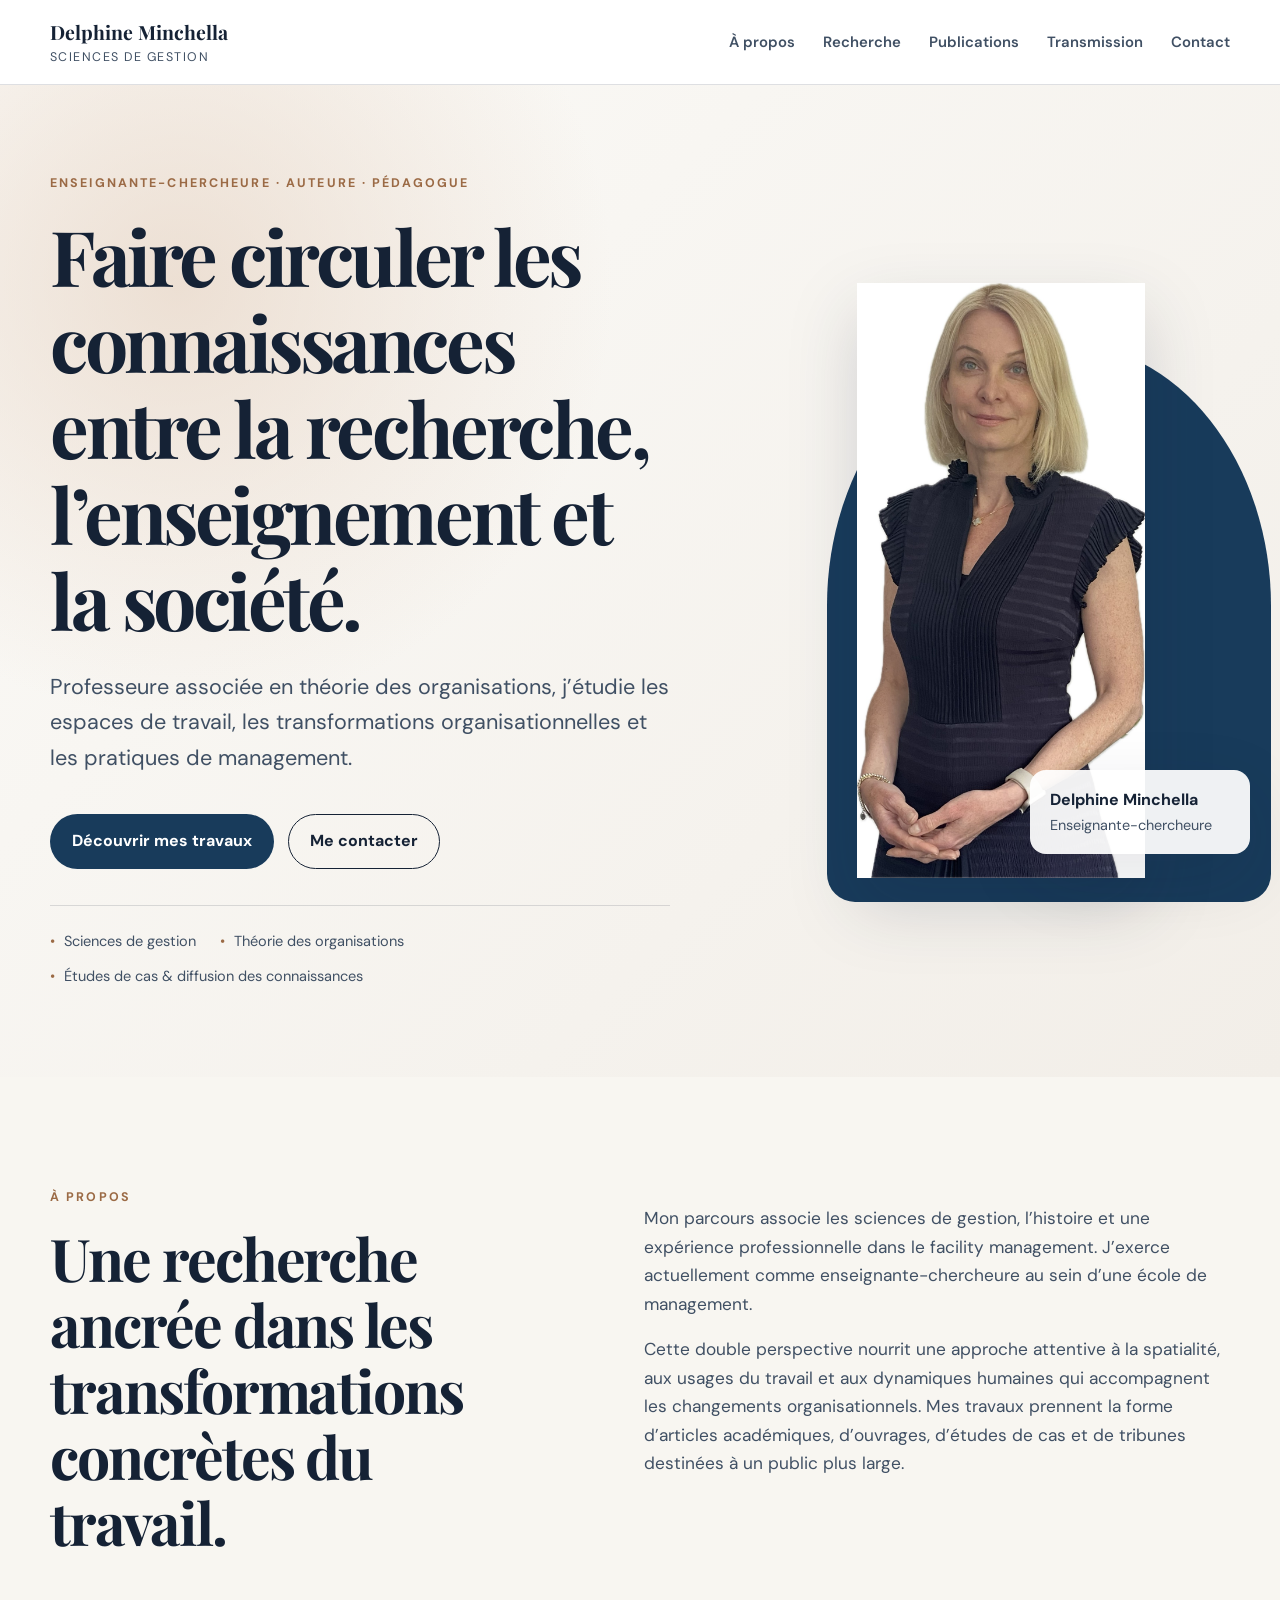
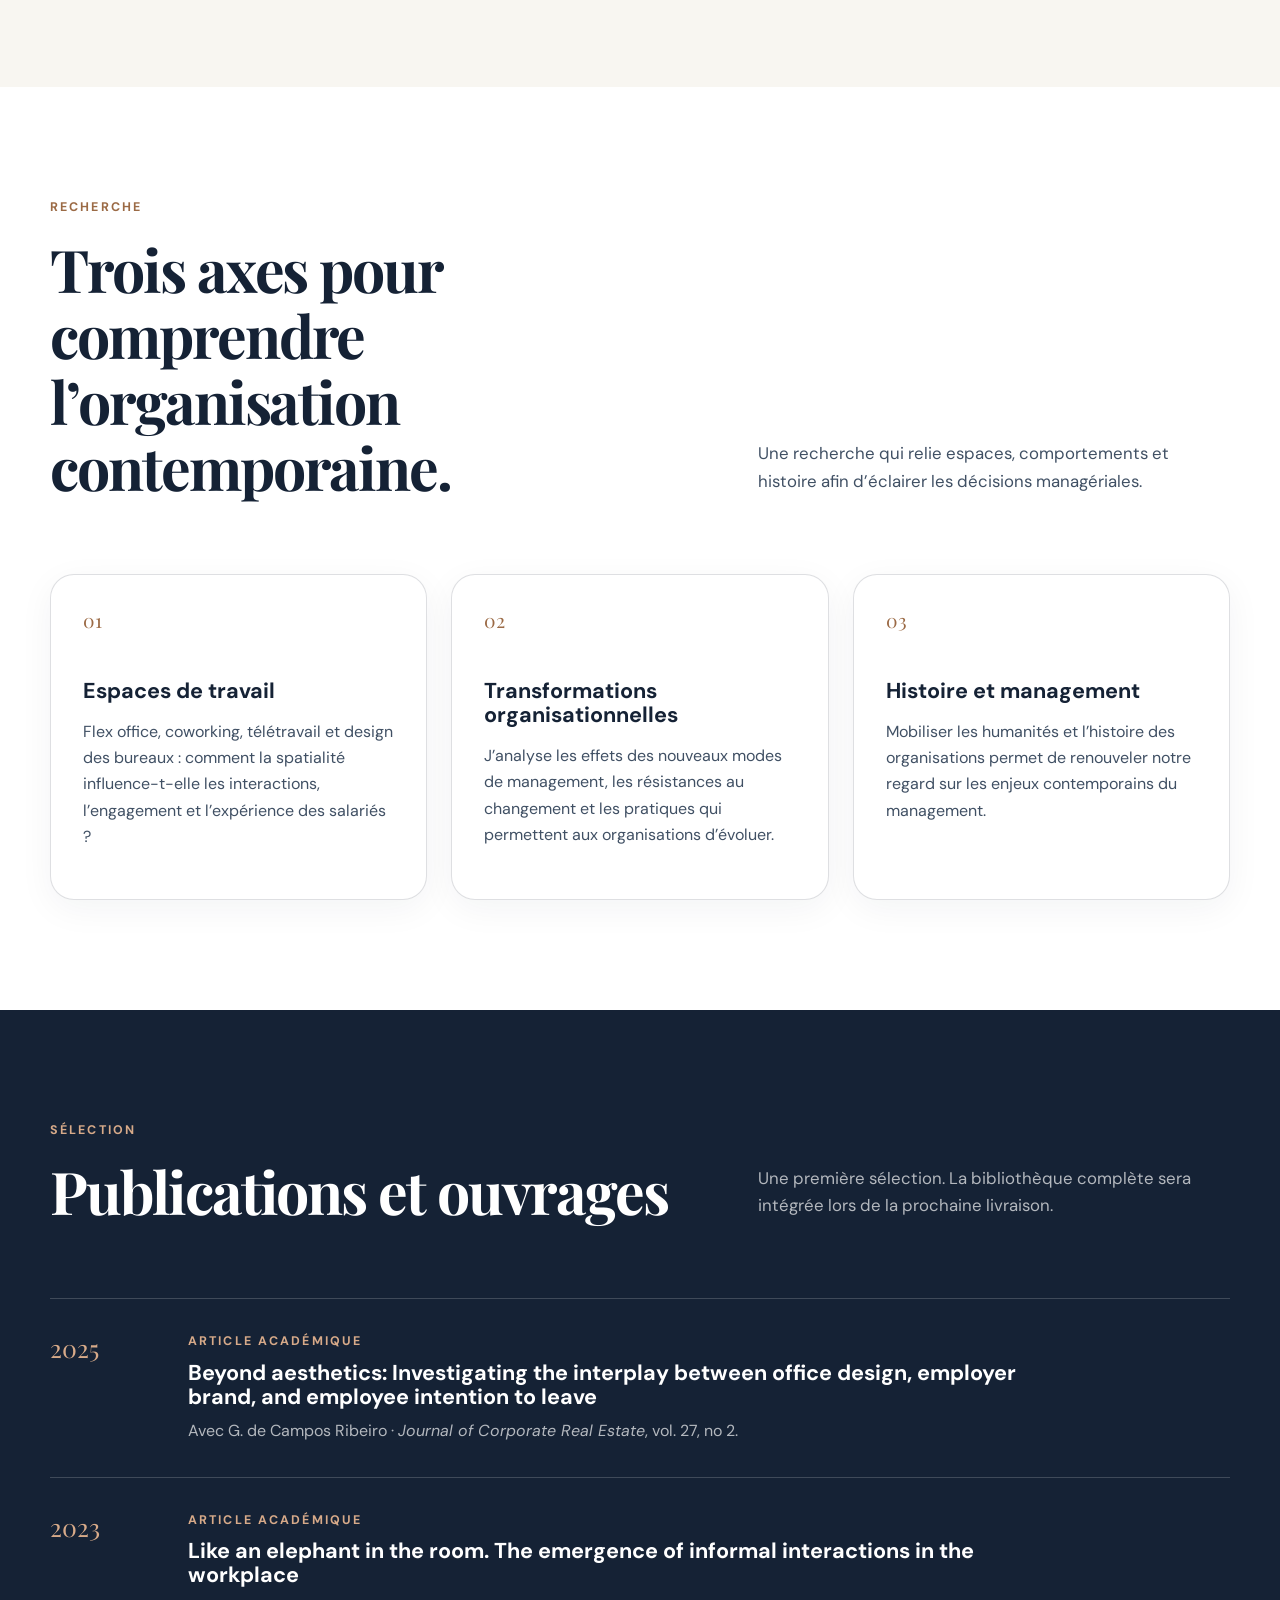
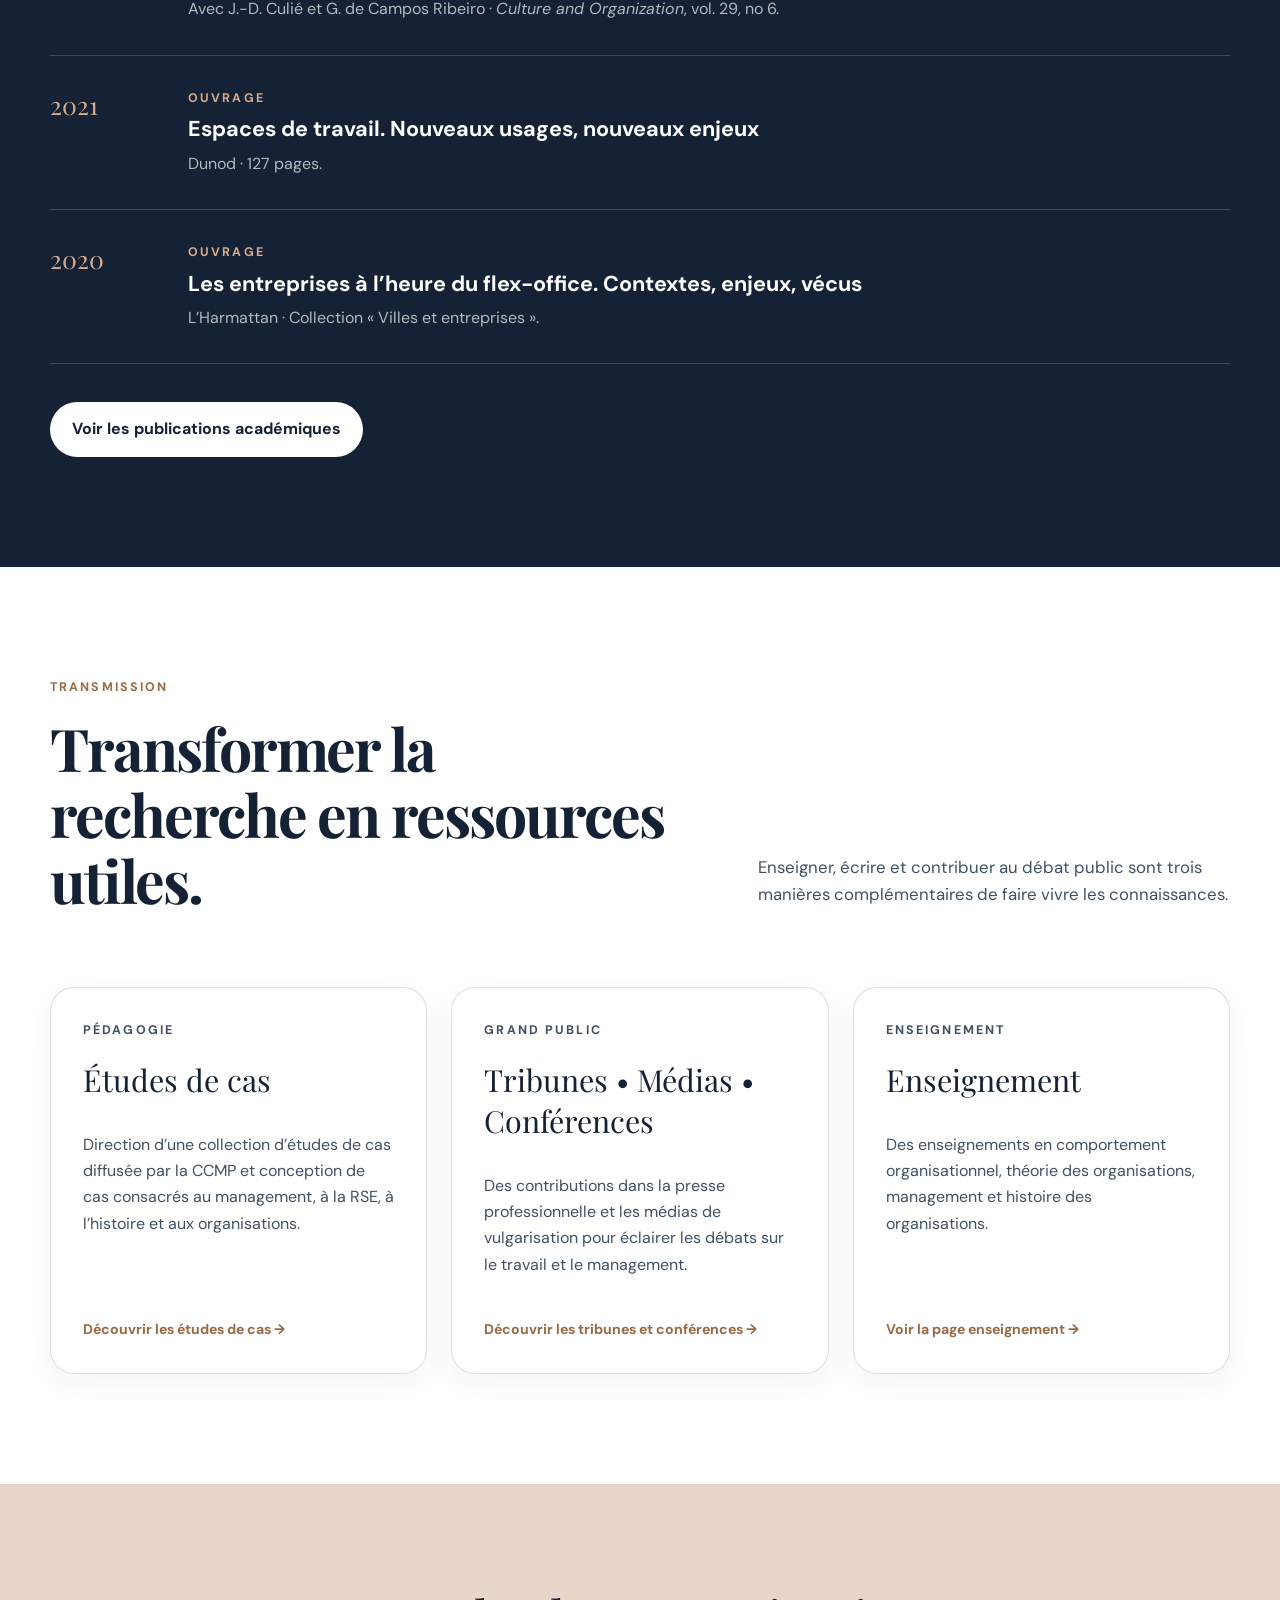
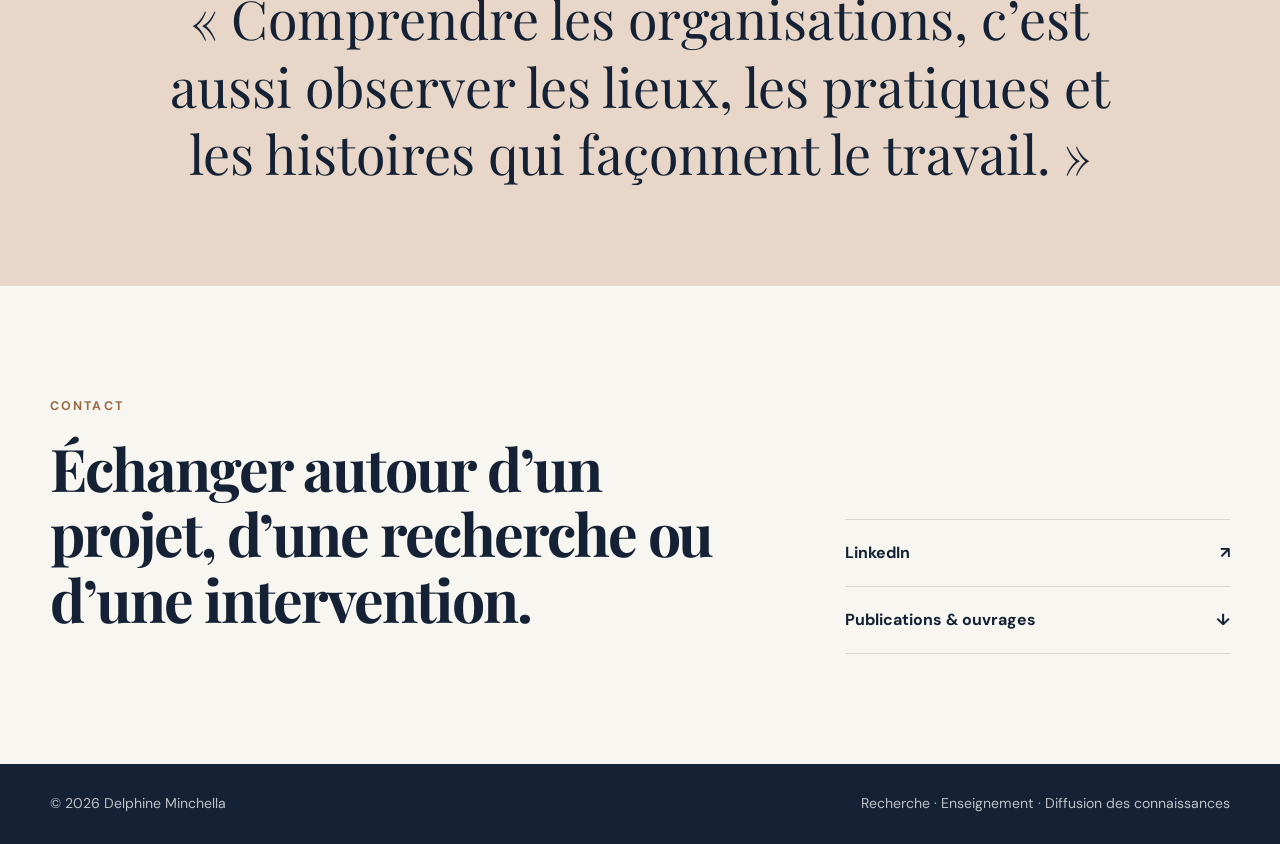
==== commit 9cf85995: "portefolioV2.1" ====
--- a/index.html
+++ b/index.html
@@ -211,7 +211,7 @@
               Direction d’une collection d’études de cas diffusée par la CCMP et conception
               de cas consacrés au management, à la RSE, à l’histoire et aux organisations.
             </p>
-            <span class="feature-note"><a class="feature-note" href="etudes-de-cas.html">Voir les études de cas →</a></span>
+            <a class="feature-note" href="etudes-de-cas.html">Découvrir les études de cas →</a>
           </article>
 
           <article class="card feature-card">
@@ -221,7 +221,7 @@
               Des contributions dans la presse professionnelle et les médias de vulgarisation
               pour éclairer les débats sur le travail et le management.
             </p>
-            <span class="feature-note"><a class="feature-note" href="tribunes-medias-conferences.html">Voir les tribunes et conférences →</a></span>
+            <a class="feature-note" href="tribunes-medias-conferences.html">Découvrir les tribunes et conférences →</a>
           </article>
 
           <article class="card feature-card">
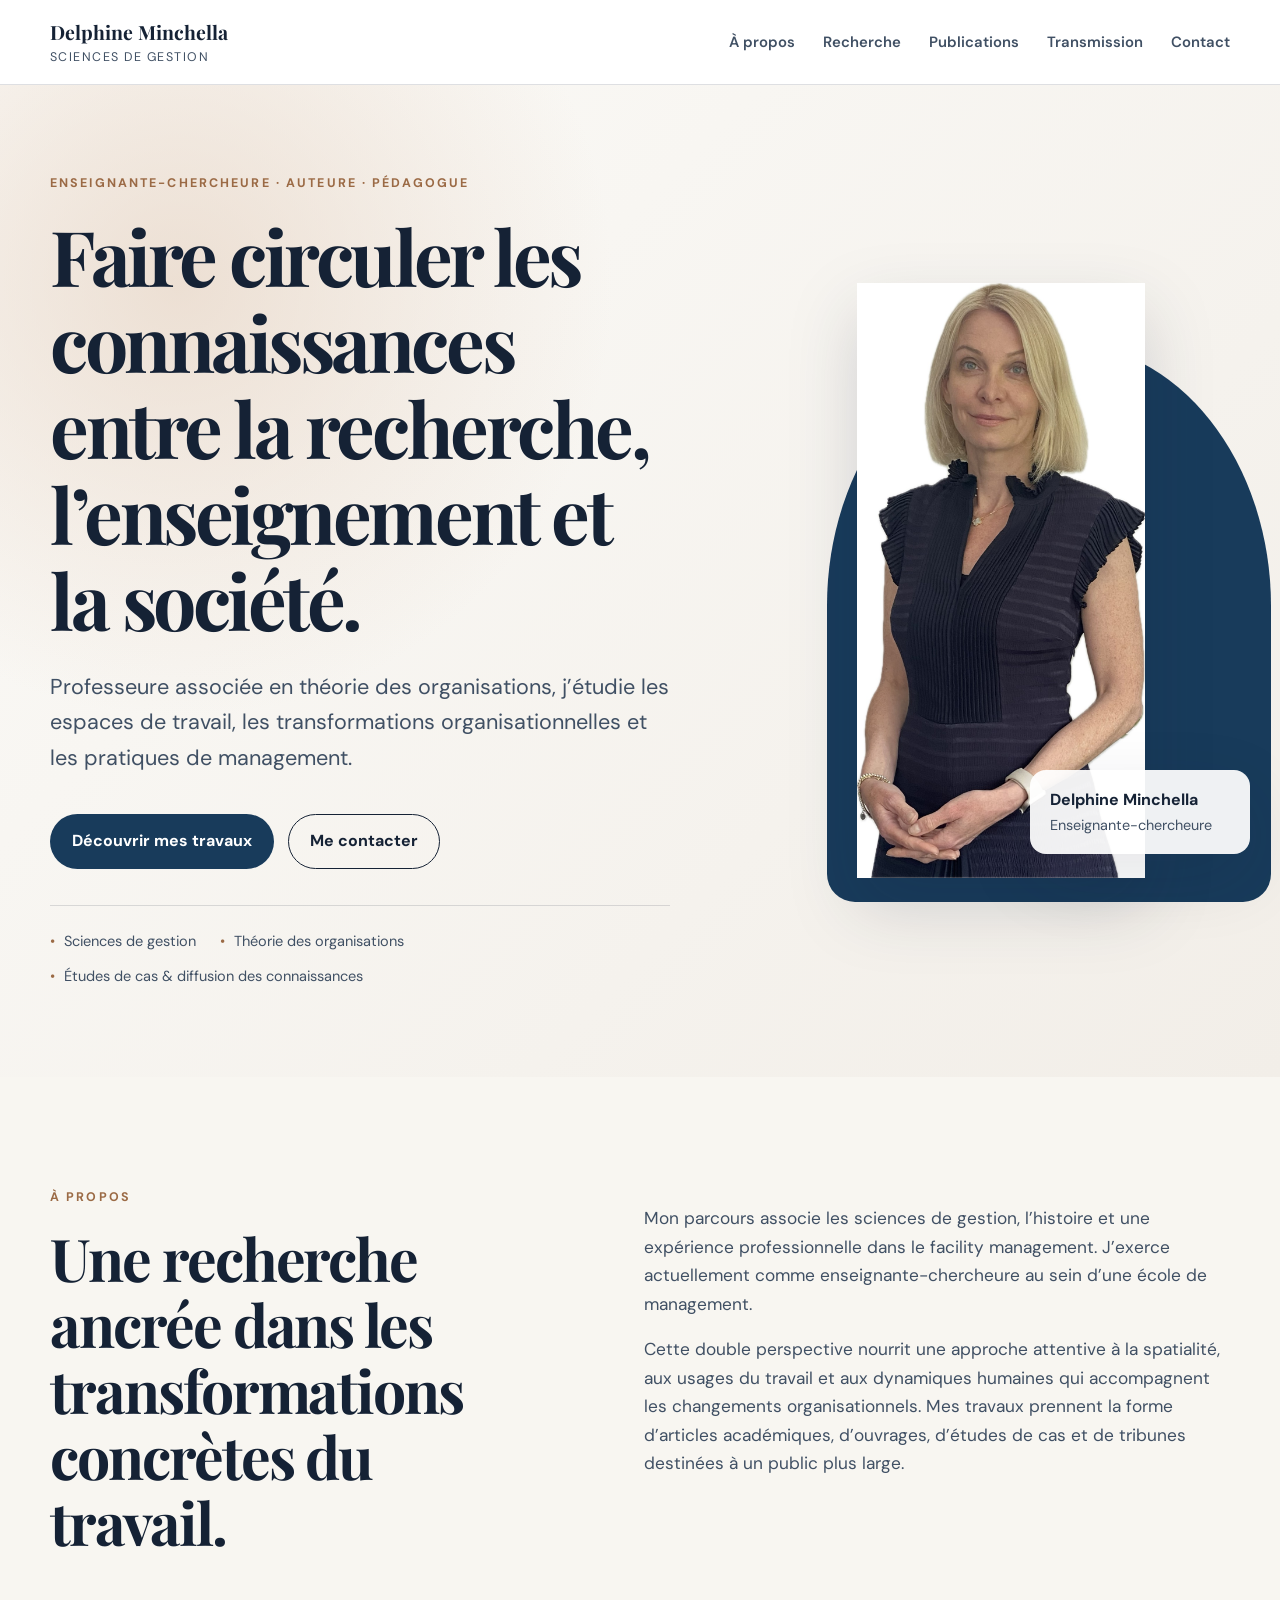
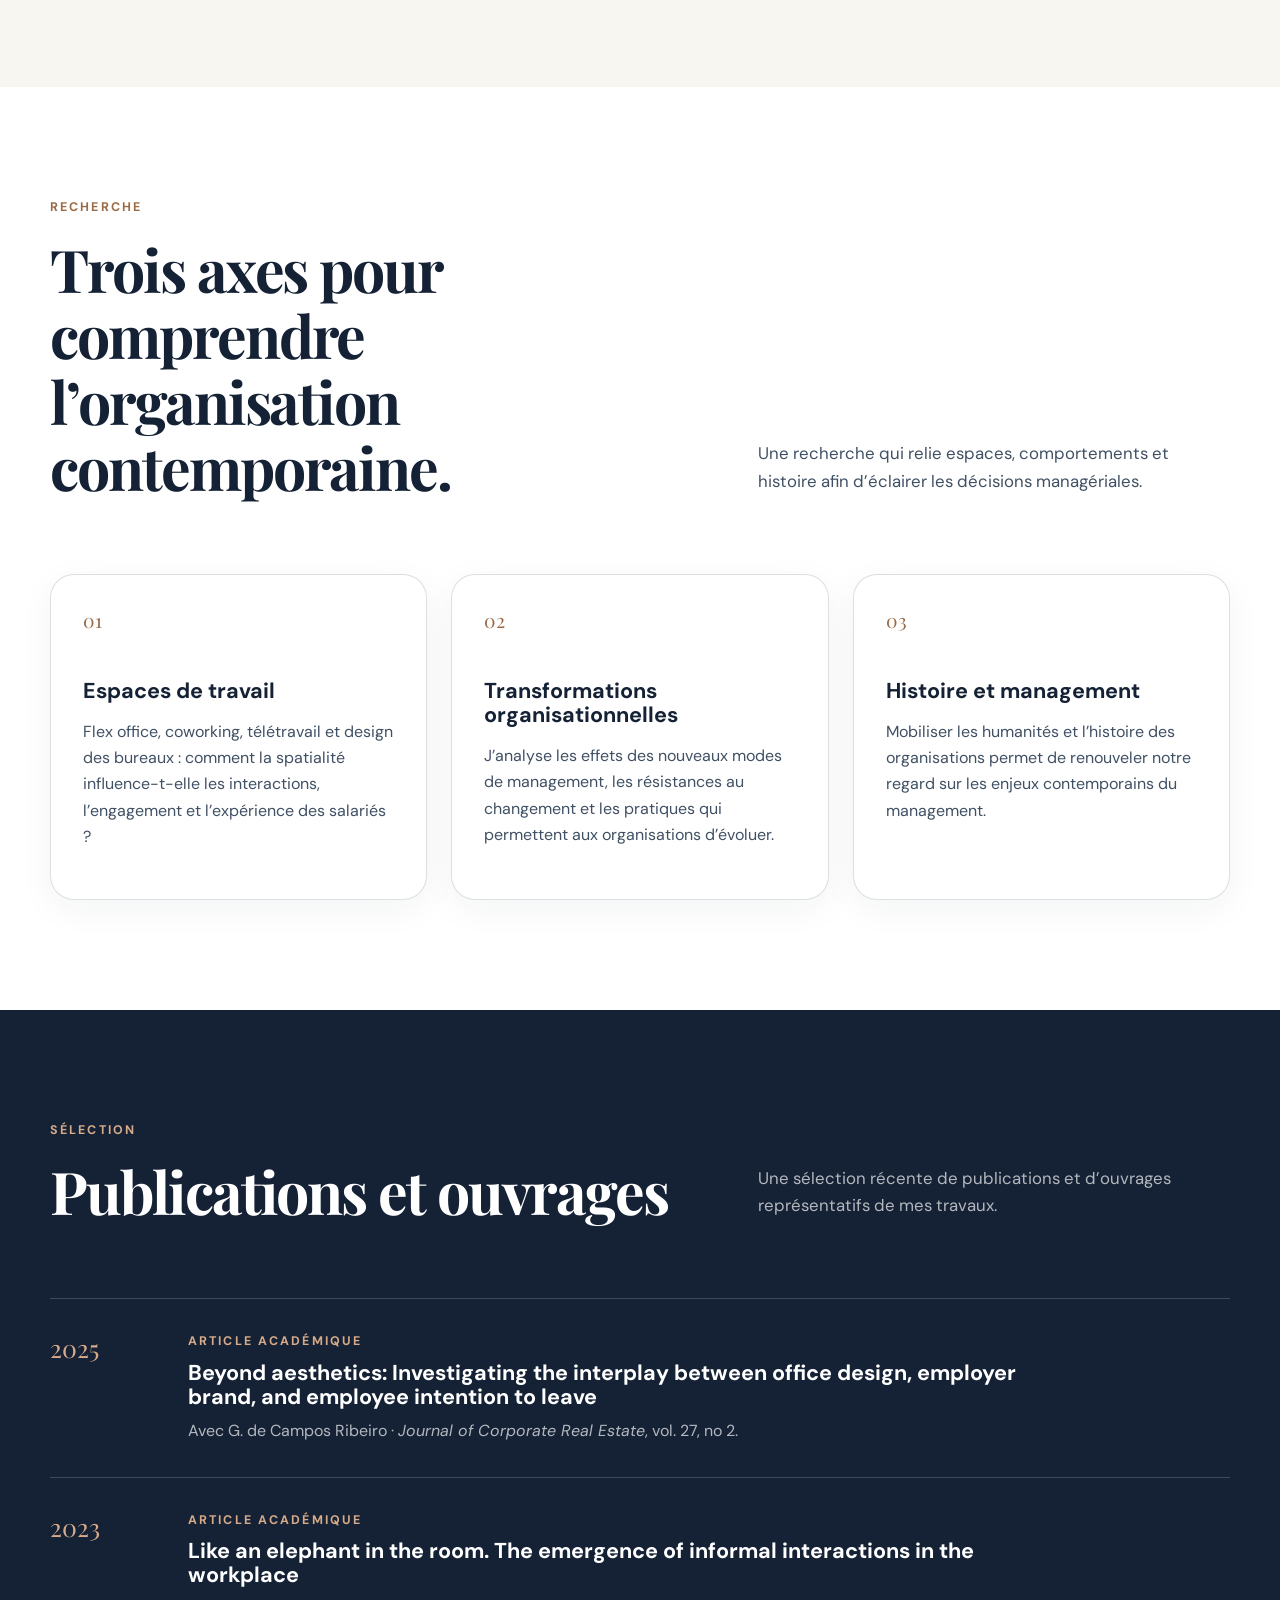
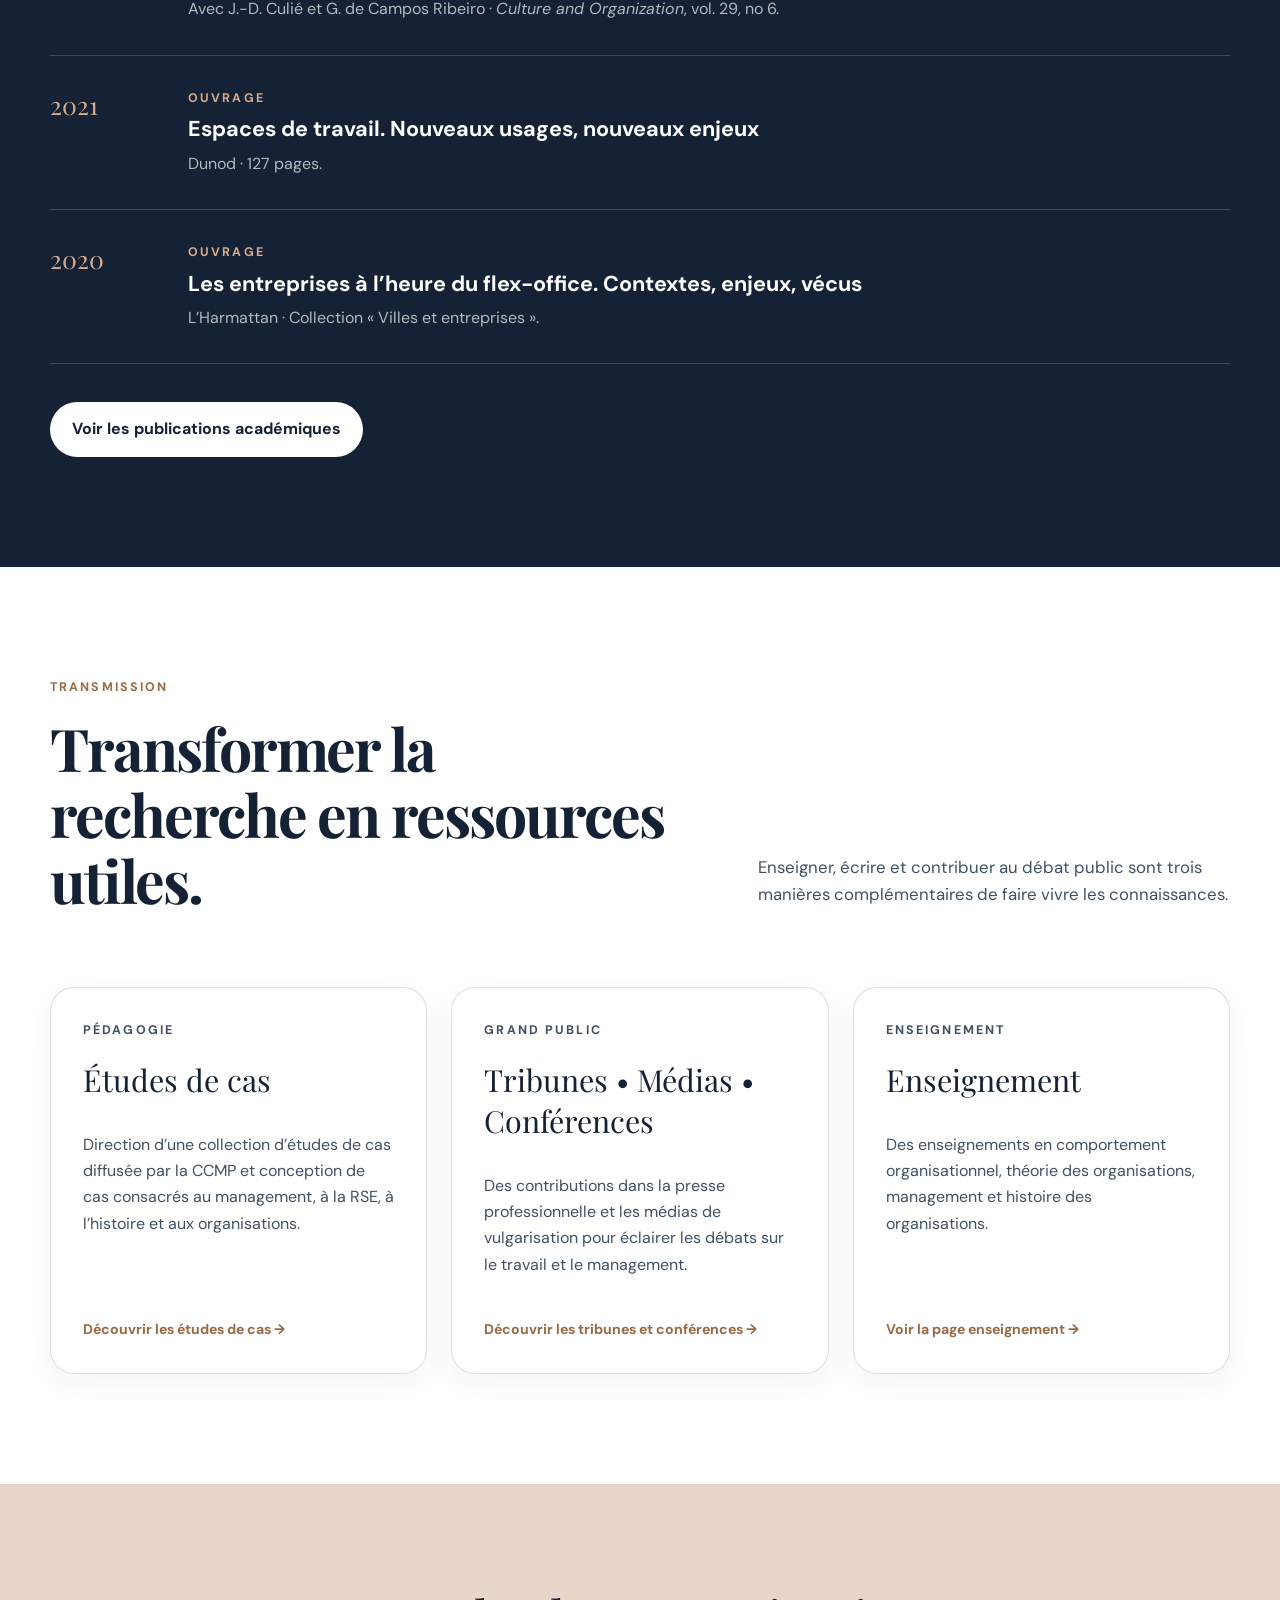
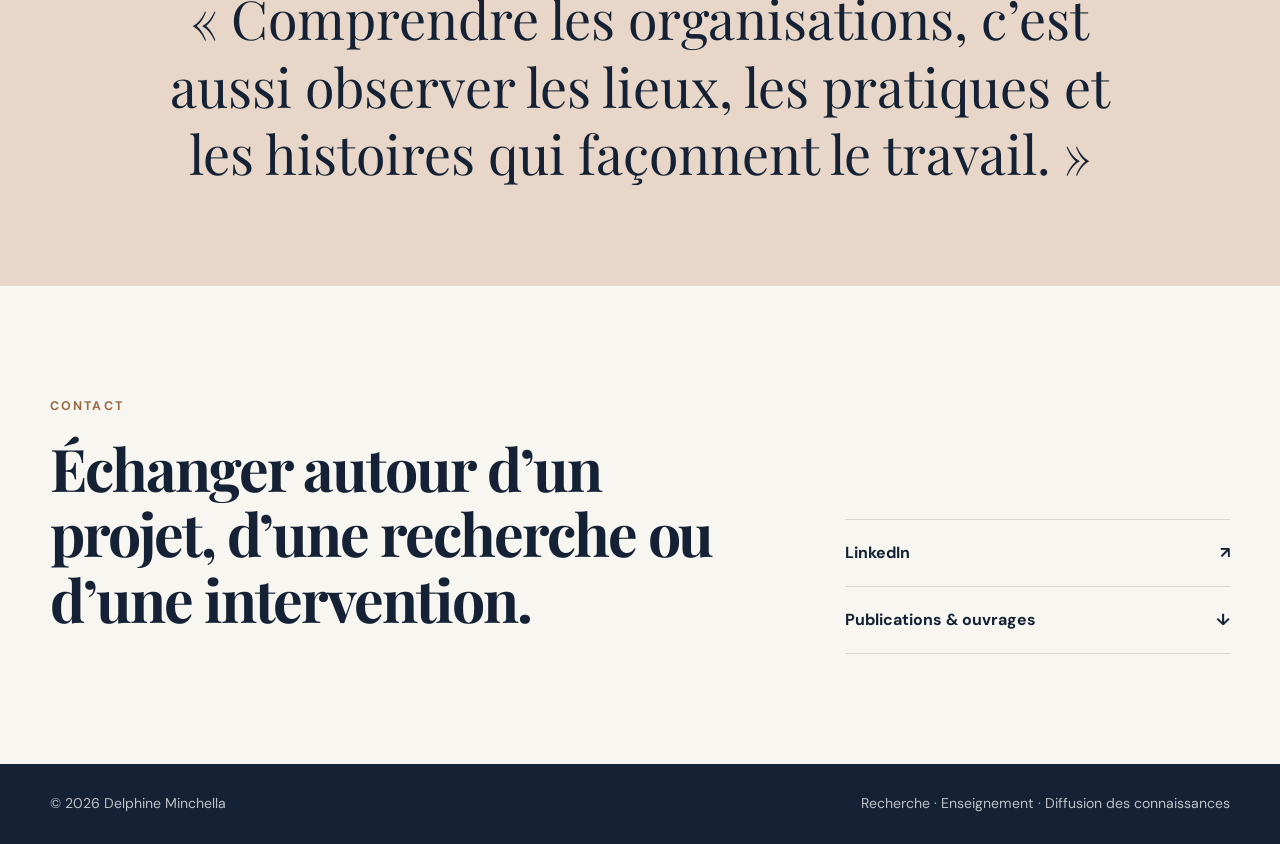
==== commit 0dd4cee9: "PortefolioV3.1" ====
--- a/index.html
+++ b/index.html
@@ -143,7 +143,7 @@
             <p class="section-kicker">Sélection</p>
             <h2>Publications et ouvrages</h2>
           </div>
-          <p>Une première sélection. La bibliothèque complète sera intégrée lors de la prochaine livraison.</p>
+          <p>Une sélection récente de publications et d’ouvrages représentatifs de mes travaux.</p>
         </div>
 
         <div class="publication-list">
--- a/styles.css
+++ b/styles.css
@@ -15,3 +15,11 @@
 .compact-year{position:absolute;top:24px;right:26px;font-weight:700;color:var(--accent)}
 .split-image{display:grid;grid-template-columns:1fr .9fr;gap:70px;align-items:center}.split-image img{width:100%;max-height:520px;object-fit:cover;border-radius:var(--radius);box-shadow:var(--shadow)}
 .site-footer a{color:inherit}@media(max-width:900px){.compact-grid,.split-image{grid-template-columns:1fr}.page-hero-inner{padding-block:72px 60px}}
+
+.selection-note {
+  max-width: 850px;
+  margin: -2px 0 34px;
+  color: var(--ink-soft);
+  font-size: 1.02rem;
+  font-style: italic;
+}
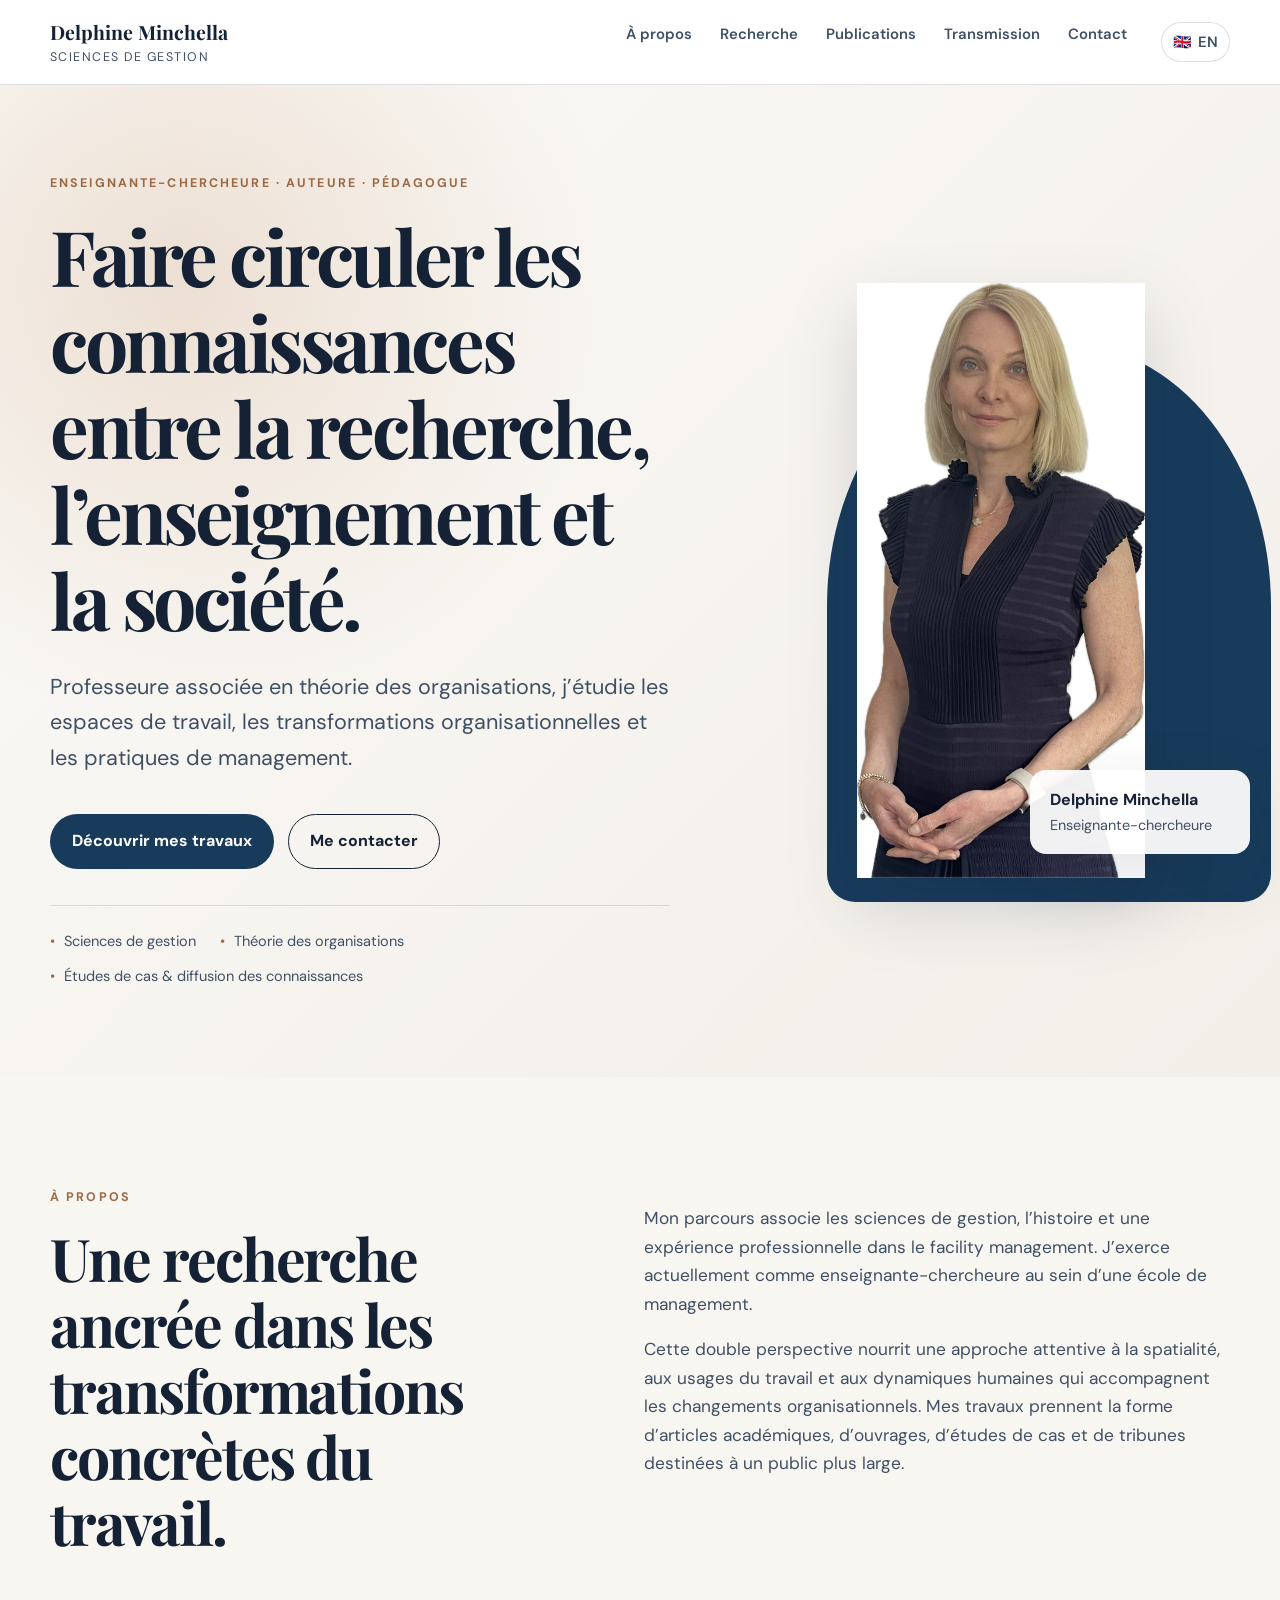
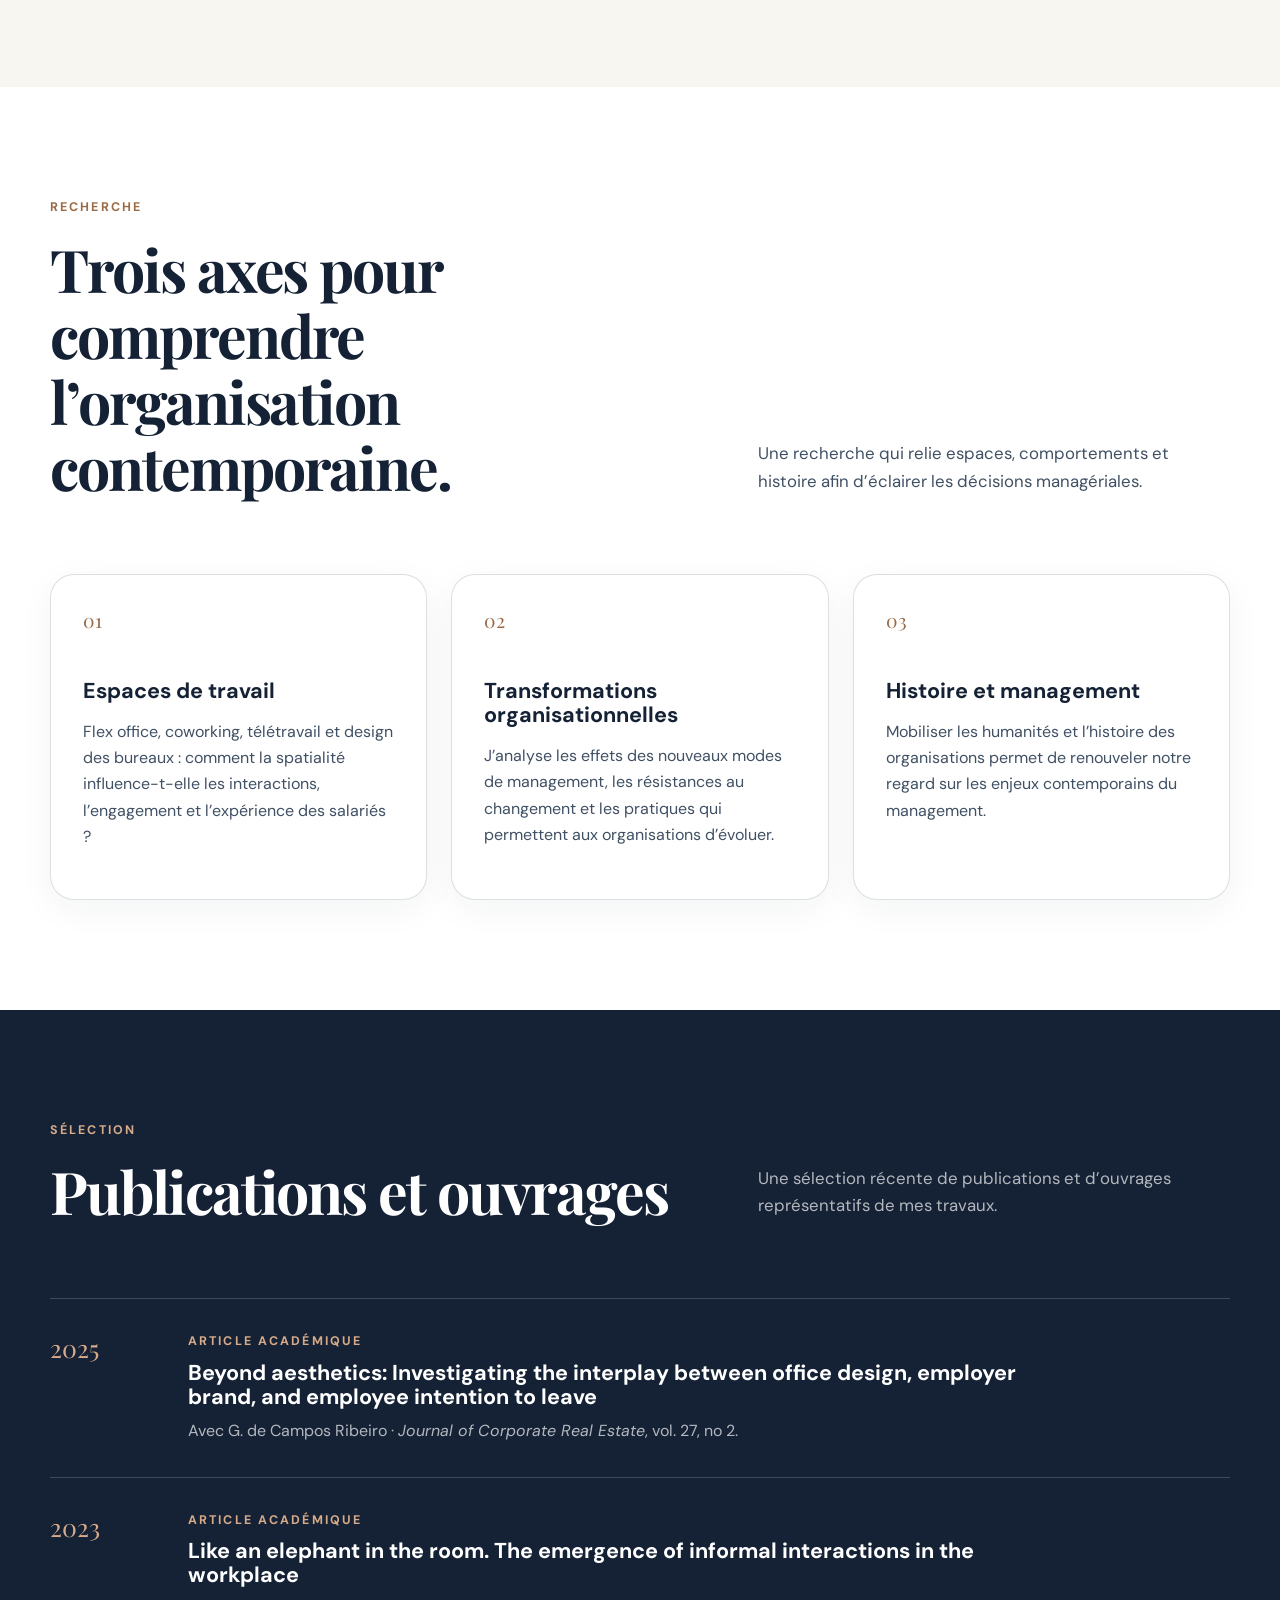
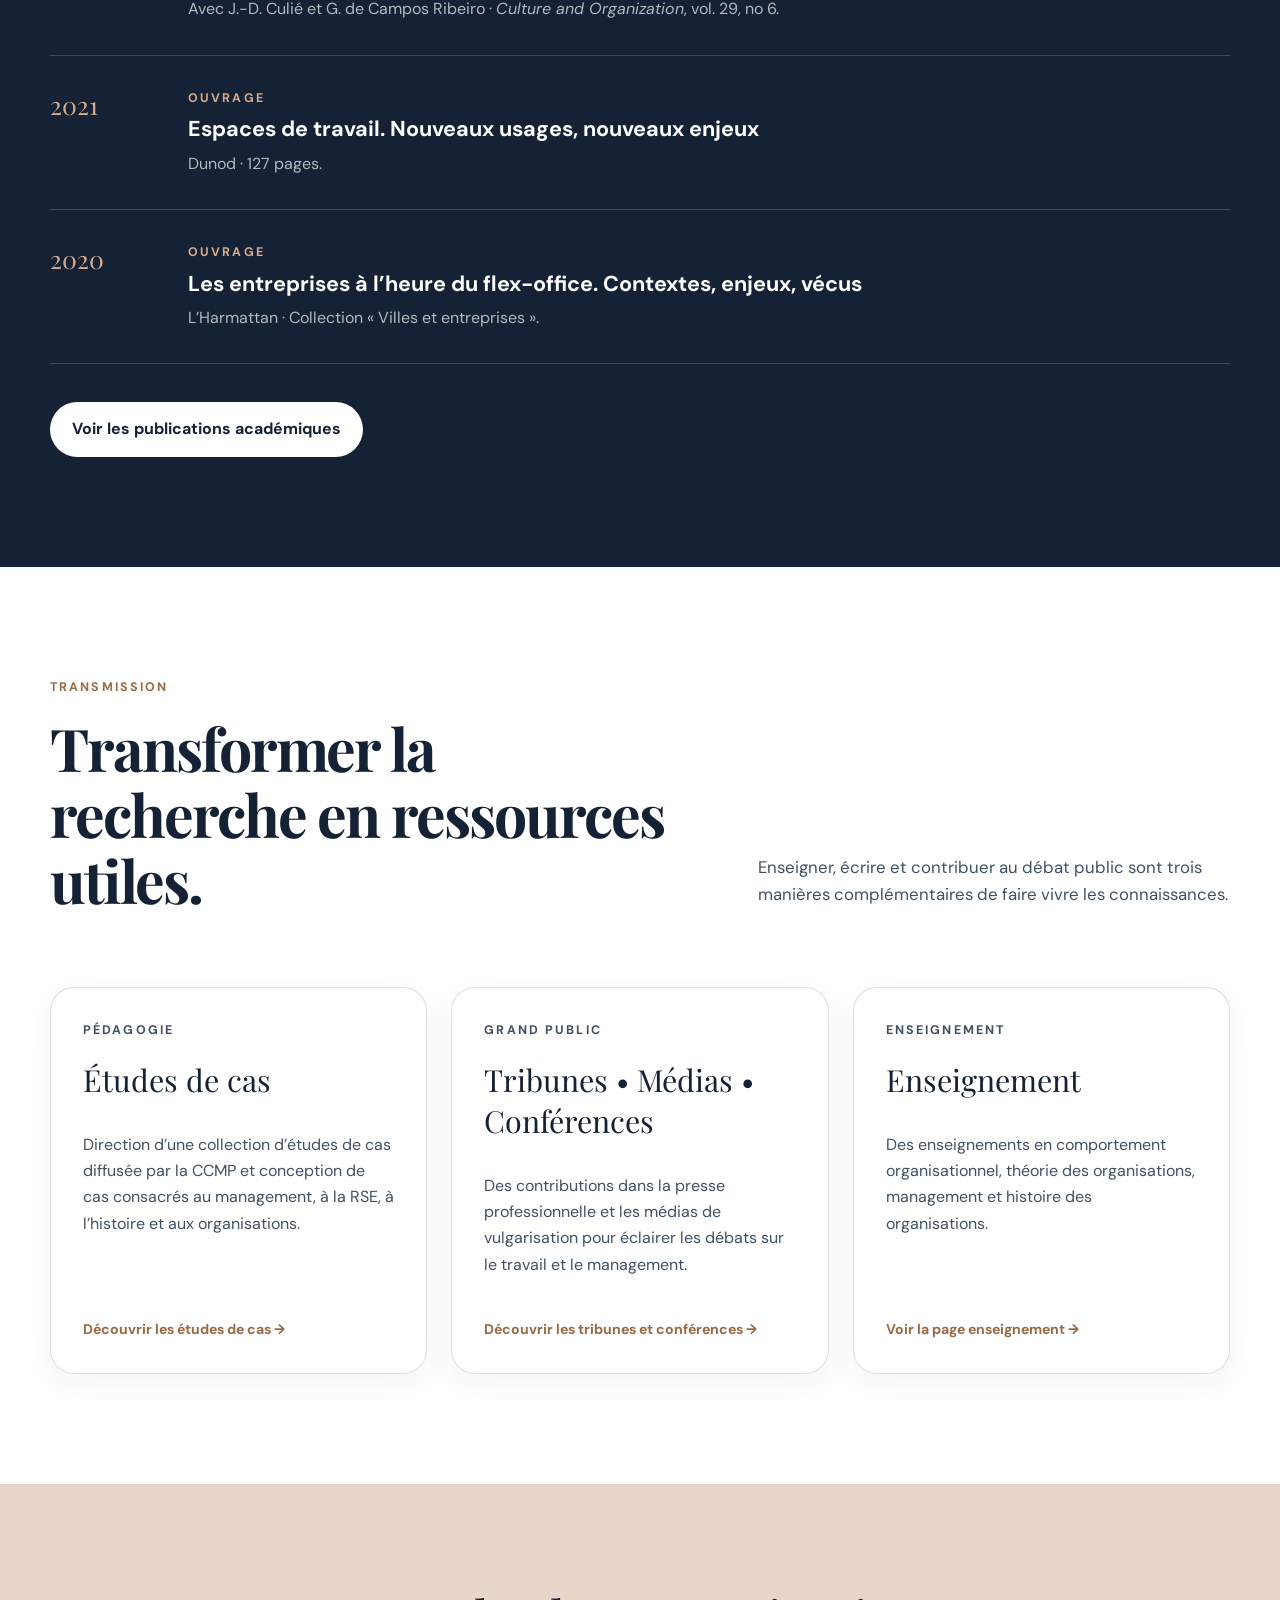
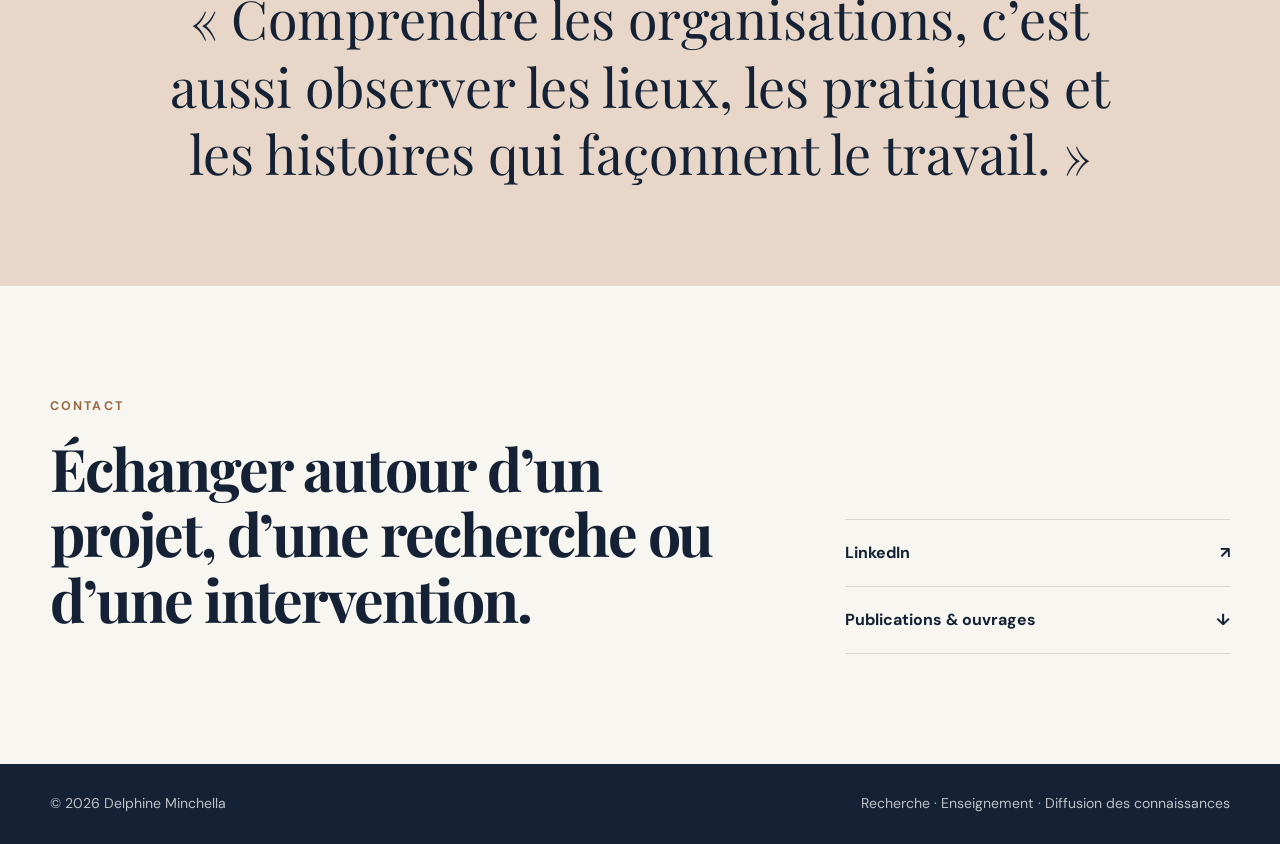
==== commit ec27e9ad: "V4 GB FR" ====
--- a/index.html
+++ b/index.html
@@ -36,7 +36,7 @@
         <a href="publications.html">Publications</a>
         <a href="#transmission">Transmission</a>
         <a href="#contact">Contact</a>
-      </nav>
+      <a class="lang-switch" href="en/index.html" aria-label="English version">🇬🇧 <span>EN</span></a></nav>
     </div>
   </header>
 
--- a/styles.css
+++ b/styles.css
@@ -23,3 +23,23 @@
   font-size: 1.02rem;
   font-style: italic;
 }
+
+.lang-switch {
+  display: inline-flex;
+  align-items: center;
+  gap: 6px;
+  margin-left: 6px;
+  padding: 7px 11px;
+  border: 1px solid var(--line);
+  border-radius: 999px;
+  background: rgba(255,255,255,.78);
+  color: var(--ink);
+  font-size: .82rem;
+  font-weight: 700;
+  text-decoration: none;
+  white-space: nowrap;
+}
+.lang-switch:hover { border-color: var(--accent); }
+@media (max-width: 900px) {
+  .navigation .lang-switch { margin: 14px 0 0; width: fit-content; border-bottom: 1px solid var(--line); }
+}
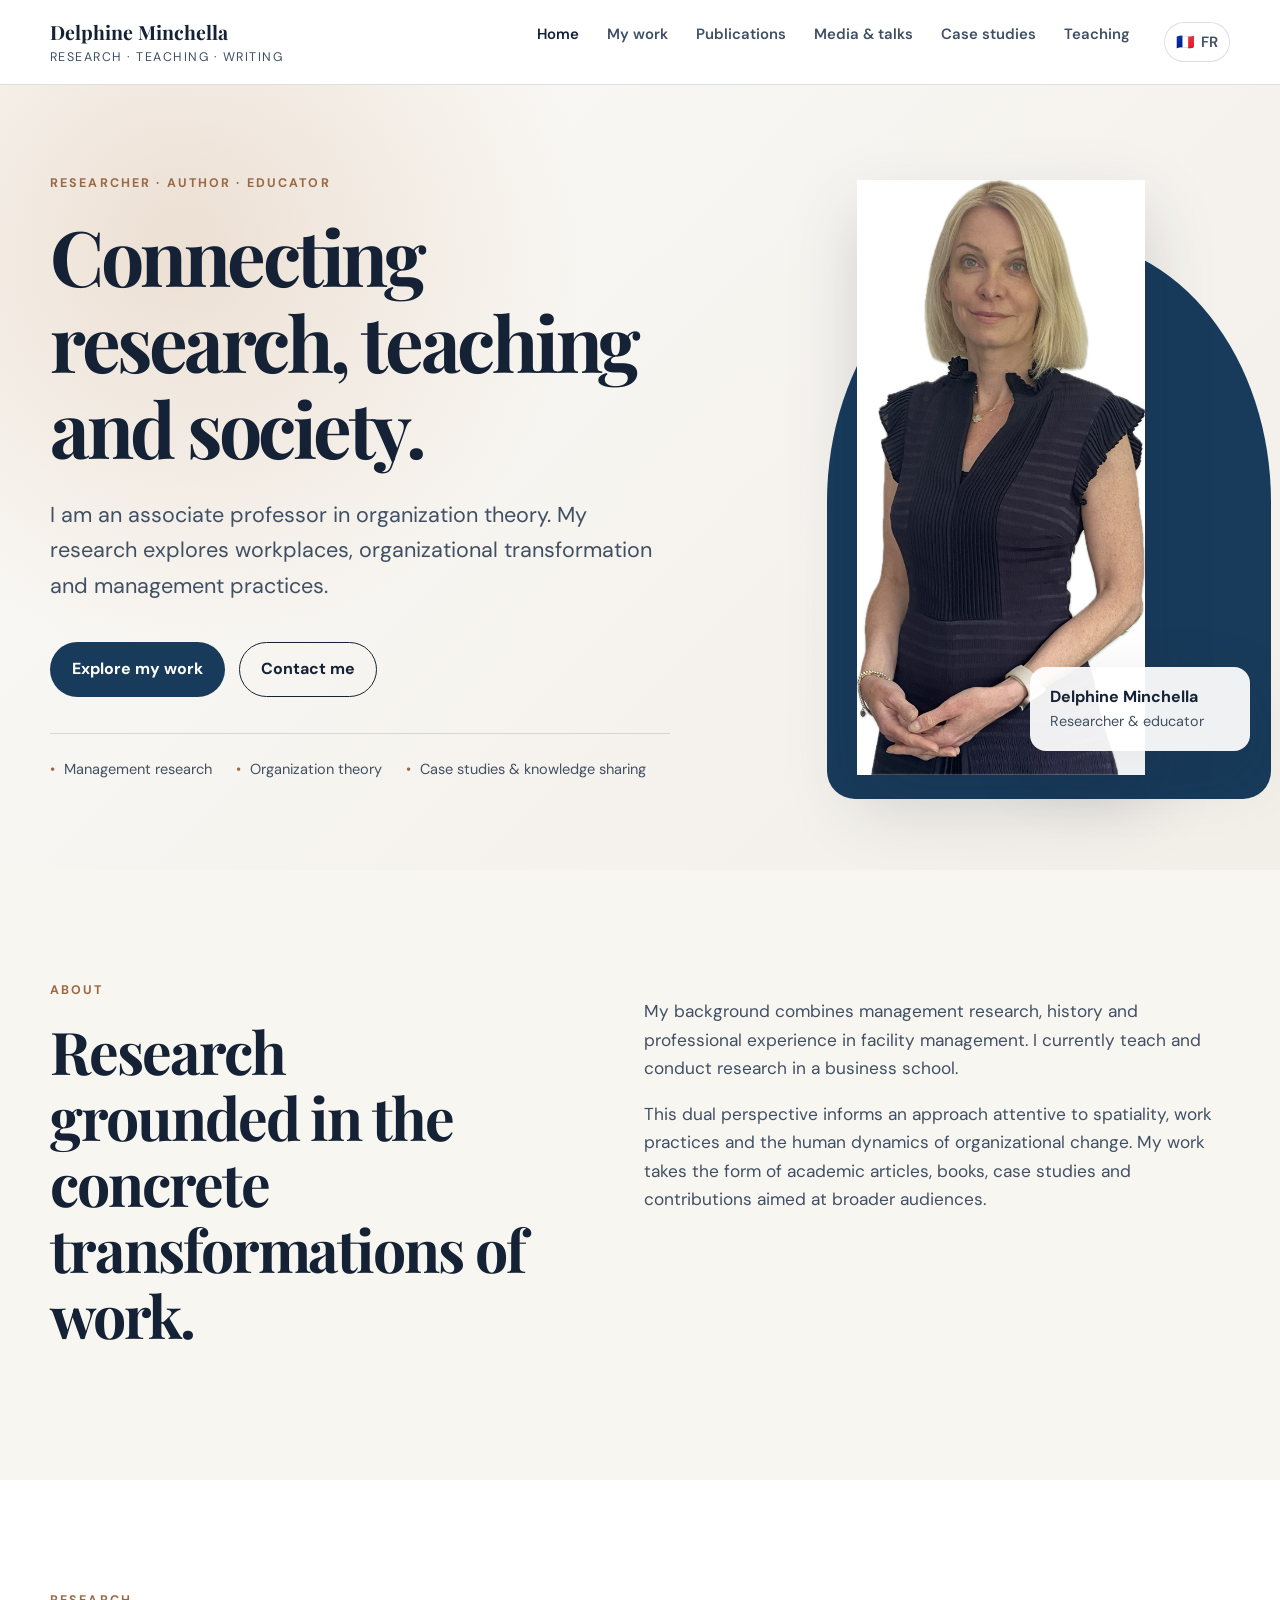
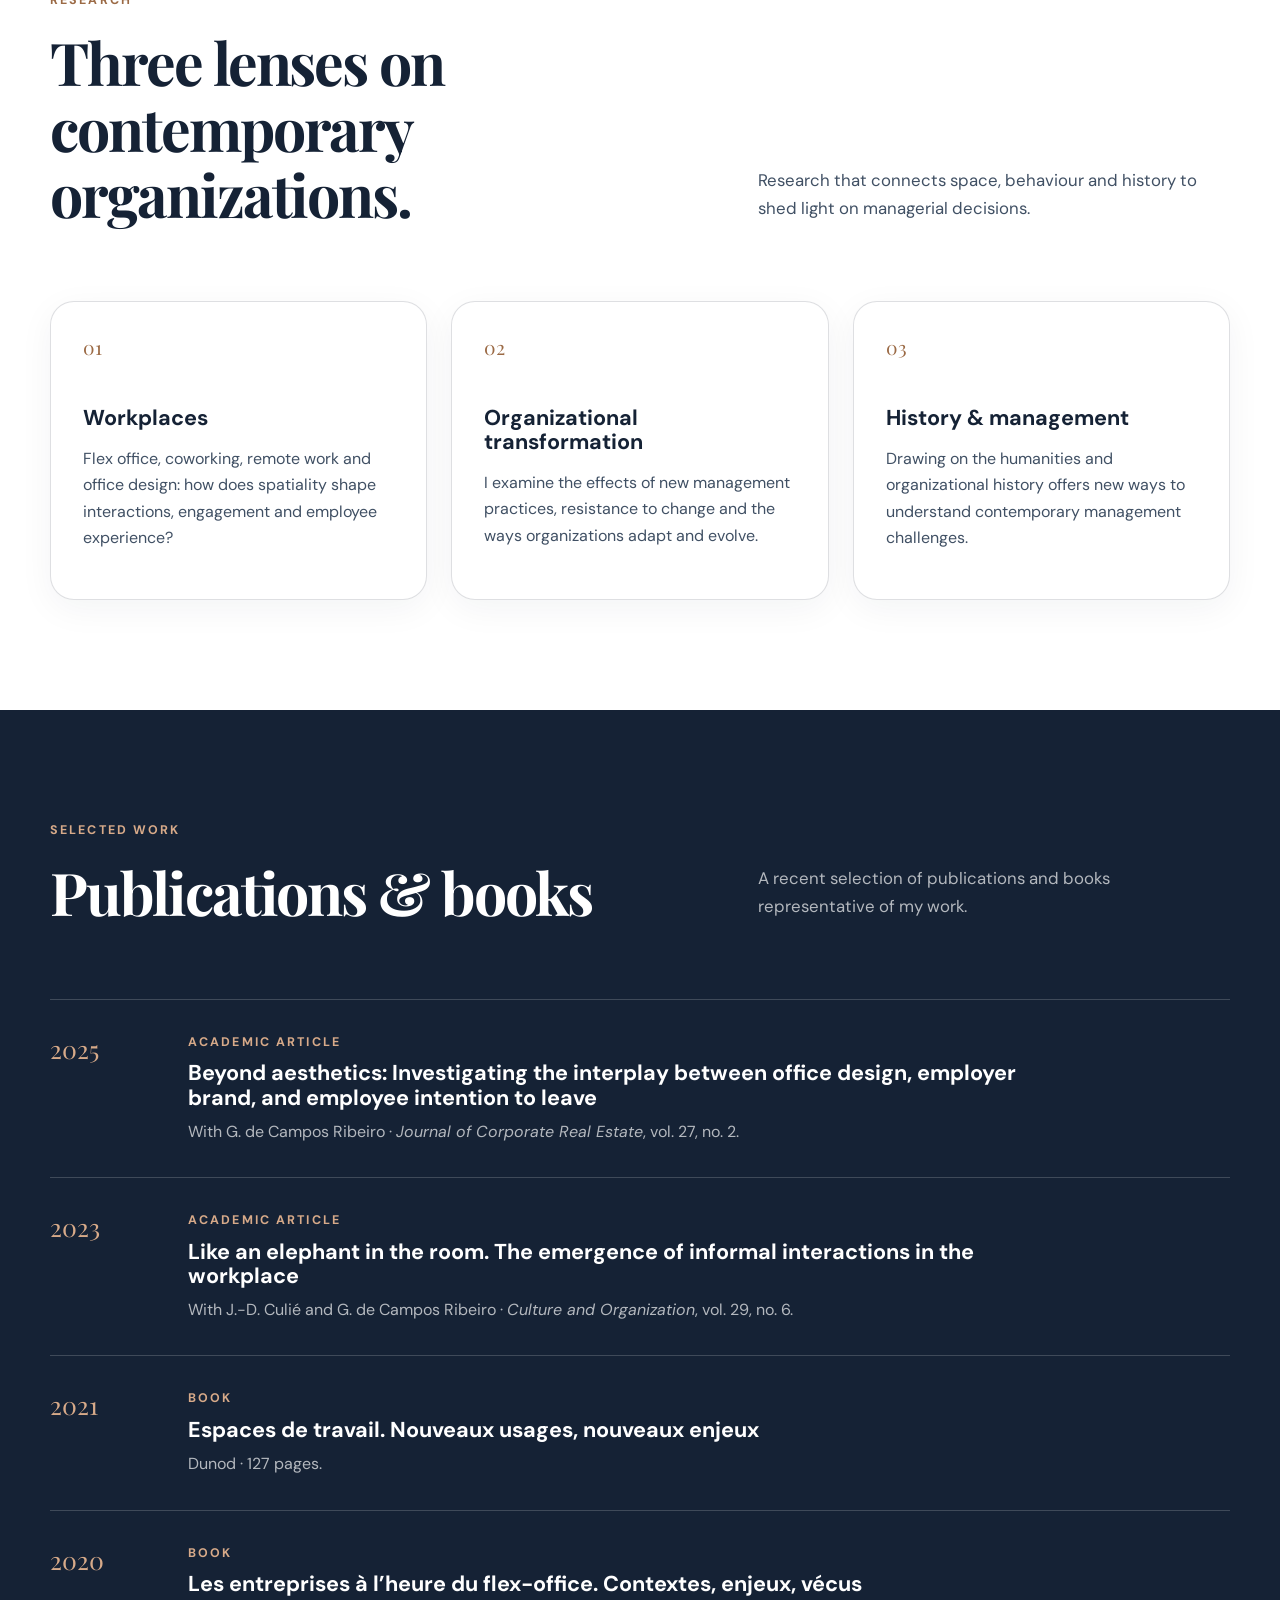
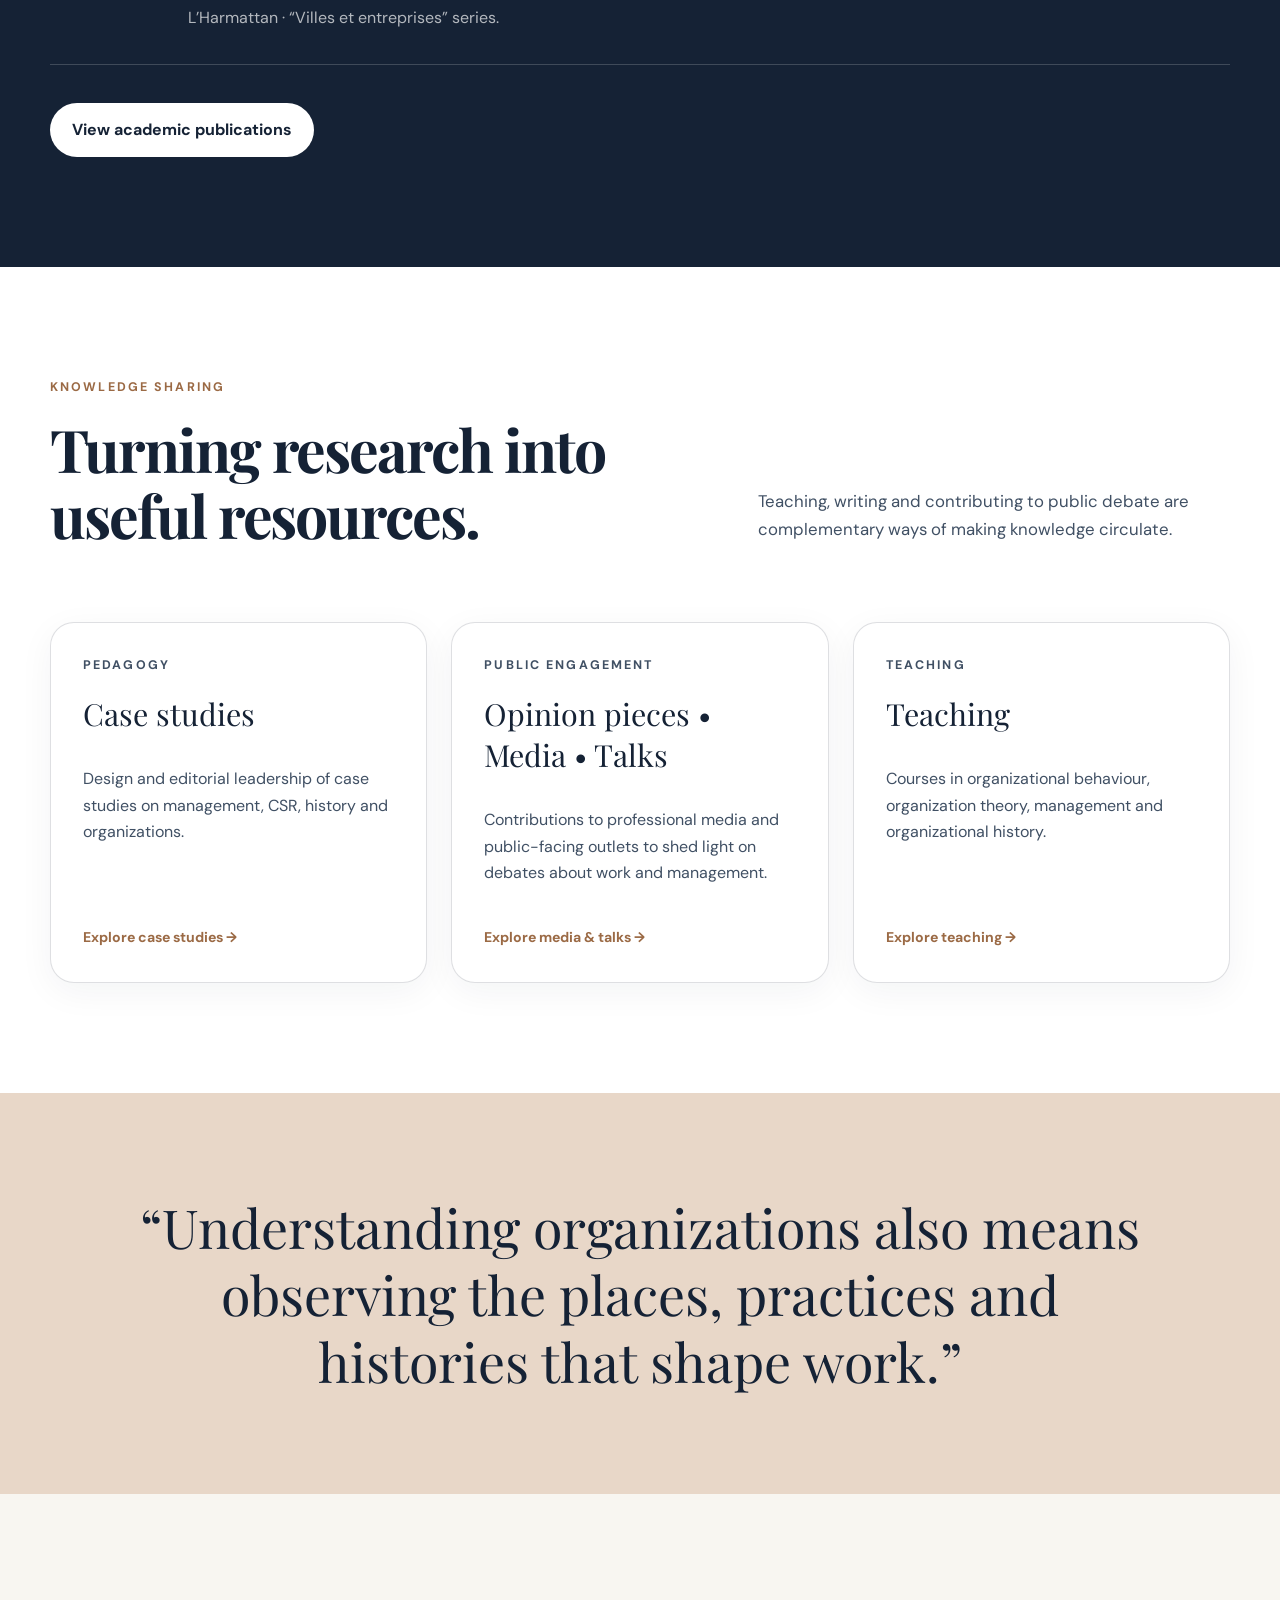
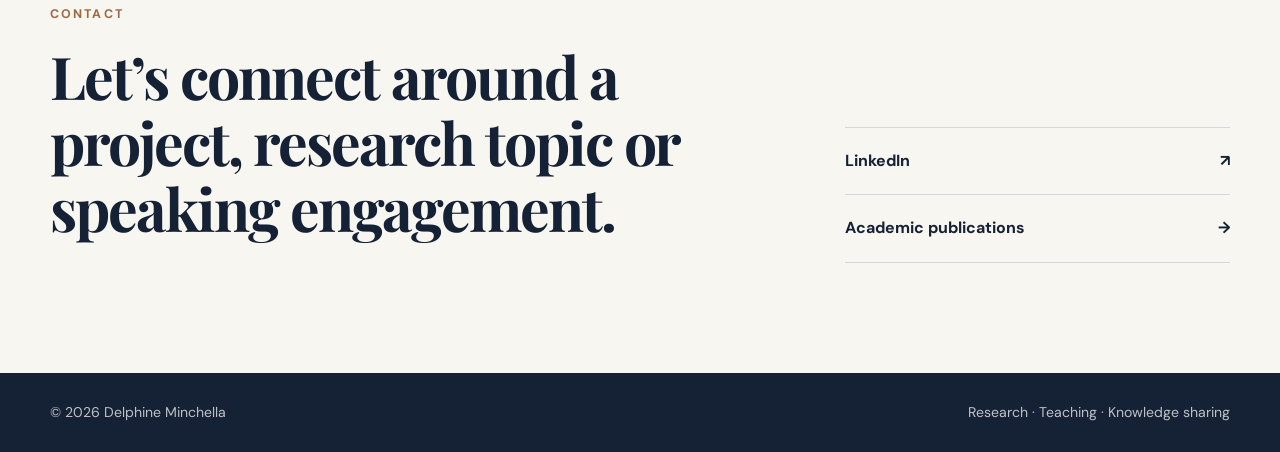
==== commit 39472c5e: "Add files via upload mise à jour v5" ====
--- a/index.html
+++ b/index.html
@@ -1,276 +1,132 @@
 <!doctype html>
-<html lang="fr">
+<html lang="en">
 <head>
-  <meta charset="utf-8">
-  <meta name="viewport" content="width=device-width, initial-scale=1">
-  <meta name="description" content="Site personnel de Delphine Minchella, enseignante-chercheure en sciences de gestion, auteure et spécialiste des transformations des organisations.">
-  <meta name="author" content="Delphine Minchella">
-  <meta property="og:title" content="Delphine Minchella — Enseignante-chercheure">
-  <meta property="og:description" content="Recherche, publications, études de cas et diffusion des connaissances en sciences de gestion.">
-  <meta property="og:image" content="assets/delphine-minchella.jpg">
-  <meta property="og:type" content="website">
-  <title>Delphine Minchella — Enseignante-chercheure</title>
-  <link rel="preconnect" href="https://fonts.googleapis.com">
-  <link rel="preconnect" href="https://fonts.gstatic.com" crossorigin>
-  <link href="https://fonts.googleapis.com/css2?family=DM+Sans:wght@400;500;600;700&family=Playfair+Display:wght@600;700&display=swap" rel="stylesheet">
-  <link rel="stylesheet" href="styles.css">
+<meta charset="utf-8">
+<meta name="viewport" content="width=device-width,initial-scale=1">
+<meta name="description" content="Personal website of Delphine Minchella: research, teaching, publications and public engagement in management and organization studies.">
+<meta name="author" content="Delphine Minchella">
+<title>Delphine Minchella — Researcher &amp; Educator — Delphine Minchella</title>
+<link rel="preconnect" href="https://fonts.googleapis.com">
+<link rel="preconnect" href="https://fonts.gstatic.com" crossorigin>
+<link href="https://fonts.googleapis.com/css2?family=DM+Sans:wght@400;500;600;700&family=Playfair+Display:wght@600;700&display=swap" rel="stylesheet">
+<link rel="stylesheet" href="../styles.css">
 </head>
 <body>
-  <a class="skip-link" href="#contenu">Aller au contenu</a>
+<a class="skip-link" href="#content">Skip to content</a>
+<header class="site-header">
+<div class="container nav-wrap">
+<a class="brand" href="index.html">
+<span class="brand-name">Delphine Minchella</span>
+<span class="brand-subtitle">Research · Teaching · Writing</span>
+</a>
+<button class="menu-toggle" type="button" aria-expanded="false" aria-controls="navigation">
+<span class="sr-only">Open menu</span><span></span><span></span><span></span>
+</button>
+<nav id="navigation" class="navigation" aria-label="Main navigation">
+<a href="index.html" class="active">Home</a><a href="travaux.html">My work</a><a href="publications.html">Publications</a><a href="tribunes-medias-conferences.html">Media & talks</a><a href="etudes-de-cas.html">Case studies</a><a href="enseignement.html">Teaching</a>
+<a class="lang-switch" href="../index.html" aria-label="Version française">🇫🇷 <span>FR</span></a>
+</nav>
+</div>
+</header>
+<main id="content">
 
-  <header class="site-header">
-    <div class="container nav-wrap">
-      <a class="brand" href="#accueil" aria-label="Accueil — Delphine Minchella">
-        <span class="brand-name">Delphine Minchella</span>
-        <span class="brand-subtitle">Sciences de gestion</span>
-      </a>
+<section id="home" class="hero">
+<div class="container hero-grid">
+<div class="hero-copy">
+<p class="eyebrow">Researcher · Author · Educator</p>
+<h1>Connecting research, teaching and society.</h1>
+<p class="lead">I am an associate professor in organization theory. My research explores workplaces, organizational transformation and management practices.</p>
+<div class="hero-actions">
+<a class="button button-primary" href="travaux.html">Explore my work</a>
+<a class="button button-secondary" href="#contact">Contact me</a>
+</div>
+<ul class="quick-facts" aria-label="Main areas">
+<li>Management research</li><li>Organization theory</li><li>Case studies & knowledge sharing</li>
+</ul>
+</div>
+<figure class="portrait-card">
+<div class="portrait-backdrop"></div>
+<img src="../assets/delphine-minchella.jpg" alt="Professional portrait of Delphine Minchella">
+<figcaption><strong>Delphine Minchella</strong><span>Researcher & educator</span></figcaption>
+</figure>
+</div>
+</section>
 
-      <button class="menu-toggle" type="button" aria-expanded="false" aria-controls="navigation">
-        <span class="sr-only">Ouvrir le menu</span>
-        <span></span><span></span><span></span>
-      </button>
+<section id="about" class="section section-light">
+<div class="container two-columns">
+<div><p class="section-kicker">About</p><h2>Research grounded in the concrete transformations of work.</h2></div>
+<div class="prose">
+<p>My background combines management research, history and professional experience in facility management. I currently teach and conduct research in a business school.</p>
+<p>This dual perspective informs an approach attentive to spatiality, work practices and the human dynamics of organizational change. My work takes the form of academic articles, books, case studies and contributions aimed at broader audiences.</p>
+</div>
+</div>
+</section>
 
-      <nav id="navigation" class="navigation" aria-label="Navigation principale">
-        <a href="#apropos">À propos</a>
-        <a href="#recherche">Recherche</a>
-        <a href="publications.html">Publications</a>
-        <a href="#transmission">Transmission</a>
-        <a href="#contact">Contact</a>
-      <a class="lang-switch" href="en/index.html" aria-label="English version">🇬🇧 <span>EN</span></a></nav>
-    </div>
-  </header>
+<section id="research" class="section">
+<div class="container">
+<div class="section-heading">
+<div><p class="section-kicker">Research</p><h2>Three lenses on contemporary organizations.</h2></div>
+<p>Research that connects space, behaviour and history to shed light on managerial decisions.</p>
+</div>
+<div class="cards cards-three">
+<article class="card"><span class="card-number">01</span><h3>Workplaces</h3><p>Flex office, coworking, remote work and office design: how does spatiality shape interactions, engagement and employee experience?</p></article>
+<article class="card"><span class="card-number">02</span><h3>Organizational transformation</h3><p>I examine the effects of new management practices, resistance to change and the ways organizations adapt and evolve.</p></article>
+<article class="card"><span class="card-number">03</span><h3>History & management</h3><p>Drawing on the humanities and organizational history offers new ways to understand contemporary management challenges.</p></article>
+</div>
+</div>
+</section>
 
-  <main id="contenu">
-    <section id="accueil" class="hero">
-      <div class="container hero-grid">
-        <div class="hero-copy">
-          <p class="eyebrow">Enseignante-chercheure · Auteure · Pédagogue</p>
-          <h1>Faire circuler les connaissances entre la recherche, l’enseignement et la société.</h1>
-          <p class="lead">
-            Professeure associée en théorie des organisations, j’étudie les espaces de travail,
-            les transformations organisationnelles et les pratiques de management.
-          </p>
-          <div class="hero-actions">
-            <a class="button button-primary" href="travaux.html">Découvrir mes travaux</a>
-            <a class="button button-secondary" href="#contact">Me contacter</a>
-          </div>
-          <ul class="quick-facts" aria-label="Domaines principaux">
-            <li>Sciences de gestion</li>
-            <li>Théorie des organisations</li>
-            <li>Études de cas & diffusion des connaissances</li>
-          </ul>
-        </div>
+<section id="publications" class="section section-dark">
+<div class="container">
+<div class="section-heading">
+<div><p class="section-kicker">Selected work</p><h2>Publications & books</h2></div>
+<p>A recent selection of publications and books representative of my work.</p>
+</div>
+<div class="publication-list">
+<article class="publication"><div class="publication-year">2025</div><div><p class="publication-type">Academic article</p><h3>Beyond aesthetics: Investigating the interplay between office design, employer brand, and employee intention to leave</h3><p>With G. de Campos Ribeiro · <em>Journal of Corporate Real Estate</em>, vol. 27, no. 2.</p></div></article>
+<article class="publication"><div class="publication-year">2023</div><div><p class="publication-type">Academic article</p><h3>Like an elephant in the room. The emergence of informal interactions in the workplace</h3><p>With J.-D. Culié and G. de Campos Ribeiro · <em>Culture and Organization</em>, vol. 29, no. 6.</p></div></article>
+<article class="publication"><div class="publication-year">2021</div><div><p class="publication-type">Book</p><h3>Espaces de travail. Nouveaux usages, nouveaux enjeux</h3><p>Dunod · 127 pages.</p></div></article>
+<article class="publication"><div class="publication-year">2020</div><div><p class="publication-type">Book</p><h3>Les entreprises à l’heure du flex-office. Contextes, enjeux, vécus</h3><p>L’Harmattan · “Villes et entreprises” series.</p></div></article>
+</div>
+<a class="button button-on-dark" href="publications.html">View academic publications</a>
+</div>
+</section>
 
-        <figure class="portrait-card">
-          <div class="portrait-backdrop"></div>
-          <img src="assets/delphine-minchella.jpg" alt="Portrait professionnel de Delphine Minchella">
-          <figcaption>
-            <strong>Delphine Minchella</strong>
-            <span>Enseignante-chercheure</span>
-          </figcaption>
-        </figure>
-      </div>
-    </section>
+<section id="knowledge-sharing" class="section">
+<div class="container">
+<div class="section-heading">
+<div><p class="section-kicker">Knowledge sharing</p><h2>Turning research into useful resources.</h2></div>
+<p>Teaching, writing and contributing to public debate are complementary ways of making knowledge circulate.</p>
+</div>
+<div class="cards cards-three">
+<article class="card feature-card"><p class="feature-label">Pedagogy</p><h3><a class="card-title-link" href="etudes-de-cas.html">Case studies</a></h3><p>Design and editorial leadership of case studies on management, CSR, history and organizations.</p><a class="feature-note" href="etudes-de-cas.html">Explore case studies →</a></article>
+<article class="card feature-card"><p class="feature-label">Public engagement</p><h3><a class="card-title-link" href="tribunes-medias-conferences.html">Opinion pieces • Media • Talks</a></h3><p>Contributions to professional media and public-facing outlets to shed light on debates about work and management.</p><a class="feature-note" href="tribunes-medias-conferences.html">Explore media & talks →</a></article>
+<article class="card feature-card"><p class="feature-label">Teaching</p><h3><a class="card-title-link" href="enseignement.html">Teaching</a></h3><p>Courses in organizational behaviour, organization theory, management and organizational history.</p><a class="feature-note" href="enseignement.html">Explore teaching →</a></article>
+</div>
+</div>
+</section>
 
-    <section id="apropos" class="section section-light">
-      <div class="container two-columns">
-        <div>
-          <p class="section-kicker">À propos</p>
-          <h2>Une recherche ancrée dans les transformations concrètes du travail.</h2>
-        </div>
-        <div class="prose">
-          <p>
-            Mon parcours associe les sciences de gestion, l’histoire et une expérience professionnelle
-            dans le facility management. J’exerce actuellement comme enseignante-chercheure
-            au sein d’une école de management.
-          </p>
-          <p>
-            Cette double perspective nourrit une approche attentive à la spatialité, aux usages
-            du travail et aux dynamiques humaines qui accompagnent les changements organisationnels.
-            Mes travaux prennent la forme d’articles académiques, d’ouvrages, d’études de cas
-            et de tribunes destinées à un public plus large.
-          </p>
-        </div>
-      </div>
-    </section>
+<section class="quote-section"><div class="container">
+<blockquote>“Understanding organizations also means observing the places, practices and histories that shape work.”</blockquote>
+</div></section>
 
-    <section id="recherche" class="section">
-      <div class="container">
-        <div class="section-heading">
-          <div>
-            <p class="section-kicker">Recherche</p>
-            <h2>Trois axes pour comprendre l’organisation contemporaine.</h2>
-          </div>
-          <p>
-            Une recherche qui relie espaces, comportements et histoire afin d’éclairer
-            les décisions managériales.
-          </p>
-        </div>
+<section id="contact" class="section contact-section">
+<div class="container contact-grid">
+<div><p class="section-kicker">Contact</p><h2>Let’s connect around a project, research topic or speaking engagement.</h2></div>
+<div class="contact-links">
+<a href="https://www.linkedin.com/in/delphine-minchella-phd-2b69a855/" target="_blank" rel="noopener"><span>LinkedIn</span><span>↗</span></a>
+<a href="publications.html"><span>Academic publications</span><span>→</span></a>
+</div>
+</div>
+</section>
 
-        <div class="cards cards-three">
-          <article class="card">
-            <span class="card-number">01</span>
-            <h3>Espaces de travail</h3>
-            <p>
-              Flex office, coworking, télétravail et design des bureaux : comment la spatialité
-              influence-t-elle les interactions, l’engagement et l’expérience des salariés ?
-            </p>
-          </article>
-          <article class="card">
-            <span class="card-number">02</span>
-            <h3>Transformations organisationnelles</h3>
-            <p>
-              J’analyse les effets des nouveaux modes de management, les résistances au changement
-              et les pratiques qui permettent aux organisations d’évoluer.
-            </p>
-          </article>
-          <article class="card">
-            <span class="card-number">03</span>
-            <h3>Histoire et management</h3>
-            <p>
-              Mobiliser les humanités et l’histoire des organisations permet de renouveler
-              notre regard sur les enjeux contemporains du management.
-            </p>
-          </article>
-        </div>
-      </div>
-    </section>
-
-    <section id="publications" class="section section-dark">
-      <div class="container">
-        <div class="section-heading">
-          <div>
-            <p class="section-kicker">Sélection</p>
-            <h2>Publications et ouvrages</h2>
-          </div>
-          <p>Une sélection récente de publications et d’ouvrages représentatifs de mes travaux.</p>
-        </div>
-
-        <div class="publication-list">
-          <article class="publication">
-            <div class="publication-year">2025</div>
-            <div>
-              <p class="publication-type">Article académique</p>
-              <h3>Beyond aesthetics: Investigating the interplay between office design, employer brand, and employee intention to leave</h3>
-              <p>Avec G. de Campos Ribeiro · <em>Journal of Corporate Real Estate</em>, vol. 27, no 2.</p>
-            </div>
-          </article>
-
-          <article class="publication">
-            <div class="publication-year">2023</div>
-            <div>
-              <p class="publication-type">Article académique</p>
-              <h3>Like an elephant in the room. The emergence of informal interactions in the workplace</h3>
-              <p>Avec J.-D. Culié et G. de Campos Ribeiro · <em>Culture and Organization</em>, vol. 29, no 6.</p>
-            </div>
-          </article>
-
-          <article class="publication">
-            <div class="publication-year">2021</div>
-            <div>
-              <p class="publication-type">Ouvrage</p>
-              <h3>Espaces de travail. Nouveaux usages, nouveaux enjeux</h3>
-              <p>Dunod · 127 pages.</p>
-            </div>
-          </article>
-
-          <article class="publication">
-            <div class="publication-year">2020</div>
-            <div>
-              <p class="publication-type">Ouvrage</p>
-              <h3>Les entreprises à l’heure du flex-office. Contextes, enjeux, vécus</h3>
-              <p>L’Harmattan · Collection « Villes et entreprises ».</p>
-            </div>
-          </article>
-        </div>
-
-        <a class="button button-on-dark" href="publications.html">
-          Voir les publications académiques
-        </a>
-      </div>
-    </section>
-
-    <section id="transmission" class="section">
-      <div class="container">
-        <div class="section-heading">
-          <div>
-            <p class="section-kicker">Transmission</p>
-            <h2>Transformer la recherche en ressources utiles.</h2>
-          </div>
-          <p>
-            Enseigner, écrire et contribuer au débat public sont trois manières complémentaires
-            de faire vivre les connaissances.
-          </p>
-        </div>
-
-        <div class="cards cards-three">
-          <article class="card feature-card">
-            <p class="feature-label">Pédagogie</p>
-            <h3><a class="card-title-link" href="etudes-de-cas.html">Études de cas</a></h3>
-            <p>
-              Direction d’une collection d’études de cas diffusée par la CCMP et conception
-              de cas consacrés au management, à la RSE, à l’histoire et aux organisations.
-            </p>
-            <a class="feature-note" href="etudes-de-cas.html">Découvrir les études de cas →</a>
-          </article>
-
-          <article class="card feature-card">
-            <p class="feature-label">Grand public</p>
-            <h3><a class="card-title-link" href="tribunes-medias-conferences.html">Tribunes • Médias • Conférences</a></h3>
-            <p>
-              Des contributions dans la presse professionnelle et les médias de vulgarisation
-              pour éclairer les débats sur le travail et le management.
-            </p>
-            <a class="feature-note" href="tribunes-medias-conferences.html">Découvrir les tribunes et conférences →</a>
-          </article>
-
-          <article class="card feature-card">
-            <p class="feature-label">Enseignement</p>
-            <h3><a class="card-title-link" href="enseignement.html">Enseignement</a></h3>
-            <p>
-              Des enseignements en comportement organisationnel, théorie des organisations,
-              management et histoire des organisations.
-            </p>
-            <span class="feature-note"><a class="feature-note" href="enseignement.html">Voir la page enseignement →</a></span>
-          </article>
-        </div>
-      </div>
-    </section>
-
-    <section class="quote-section" aria-label="Phrase manifeste">
-      <div class="container">
-        <blockquote>
-          « Comprendre les organisations, c’est aussi observer les lieux,
-          les pratiques et les histoires qui façonnent le travail. »
-        </blockquote>
-      </div>
-    </section>
-
-    <section id="contact" class="section contact-section">
-      <div class="container contact-grid">
-        <div>
-          <p class="section-kicker">Contact</p>
-          <h2>Échanger autour d’un projet, d’une recherche ou d’une intervention.</h2>
-        </div>
-        <div class="contact-links">
-          <a href="https://www.linkedin.com/in/delphine-minchella-phd-2b69a855/" target="_blank" rel="noopener">
-            <span>LinkedIn</span><span aria-hidden="true">↗</span>
-          </a>
-          <a href="#publications">
-            <span>Publications & ouvrages</span><span aria-hidden="true">↓</span>
-          </a>
-        </div>
-      </div>
-    </section>
-  </main>
-
-  <footer class="site-footer">
-    <div class="container footer-inner">
-      <p>© <span id="year"></span> Delphine Minchella</p>
-      <p>Recherche · Enseignement · Diffusion des connaissances</p>
-    </div>
-  </footer>
-
-  <script src="script.js"></script>
+</main>
+<footer class="site-footer">
+<div class="container footer-inner">
+<p>© <span id="year"></span> Delphine Minchella</p>
+<p>Research · Teaching · Knowledge sharing</p>
+</div>
+</footer>
+<script src="../script.js"></script>
 </body>
-</html>
+</html>
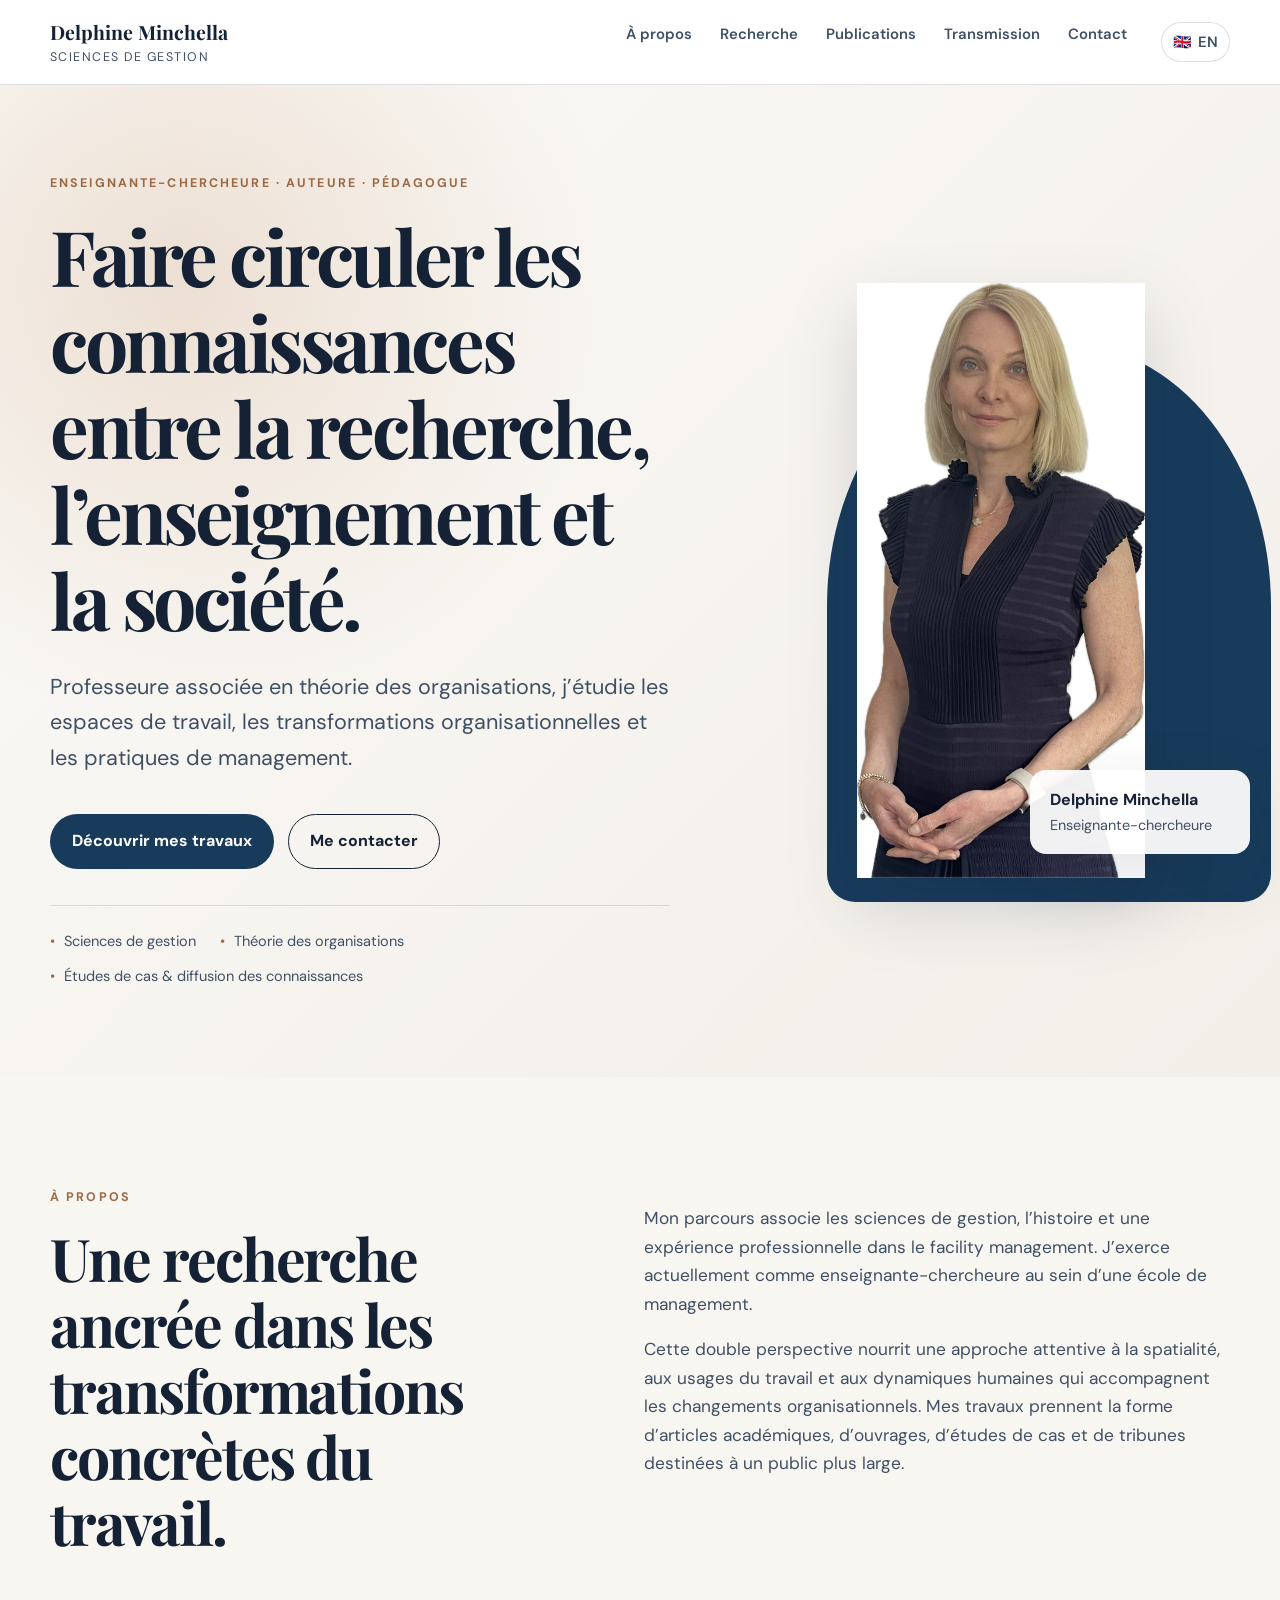
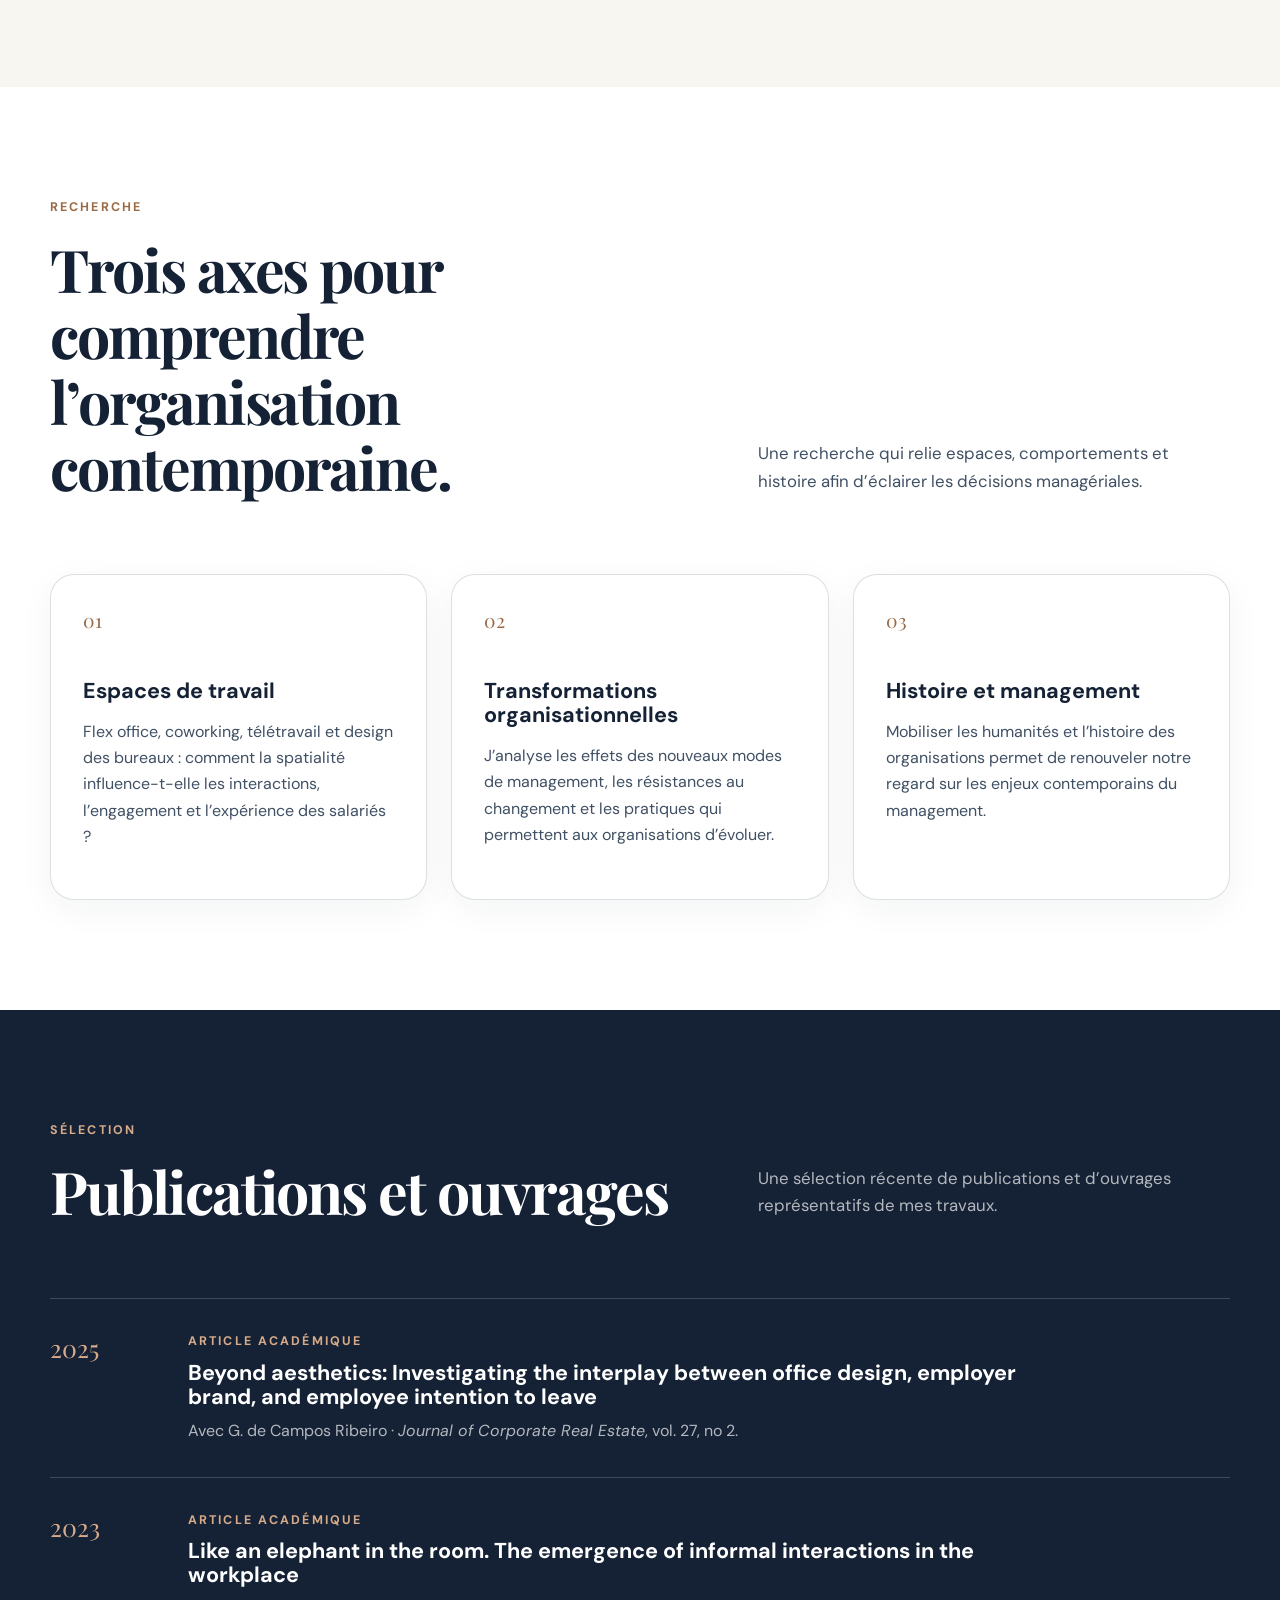
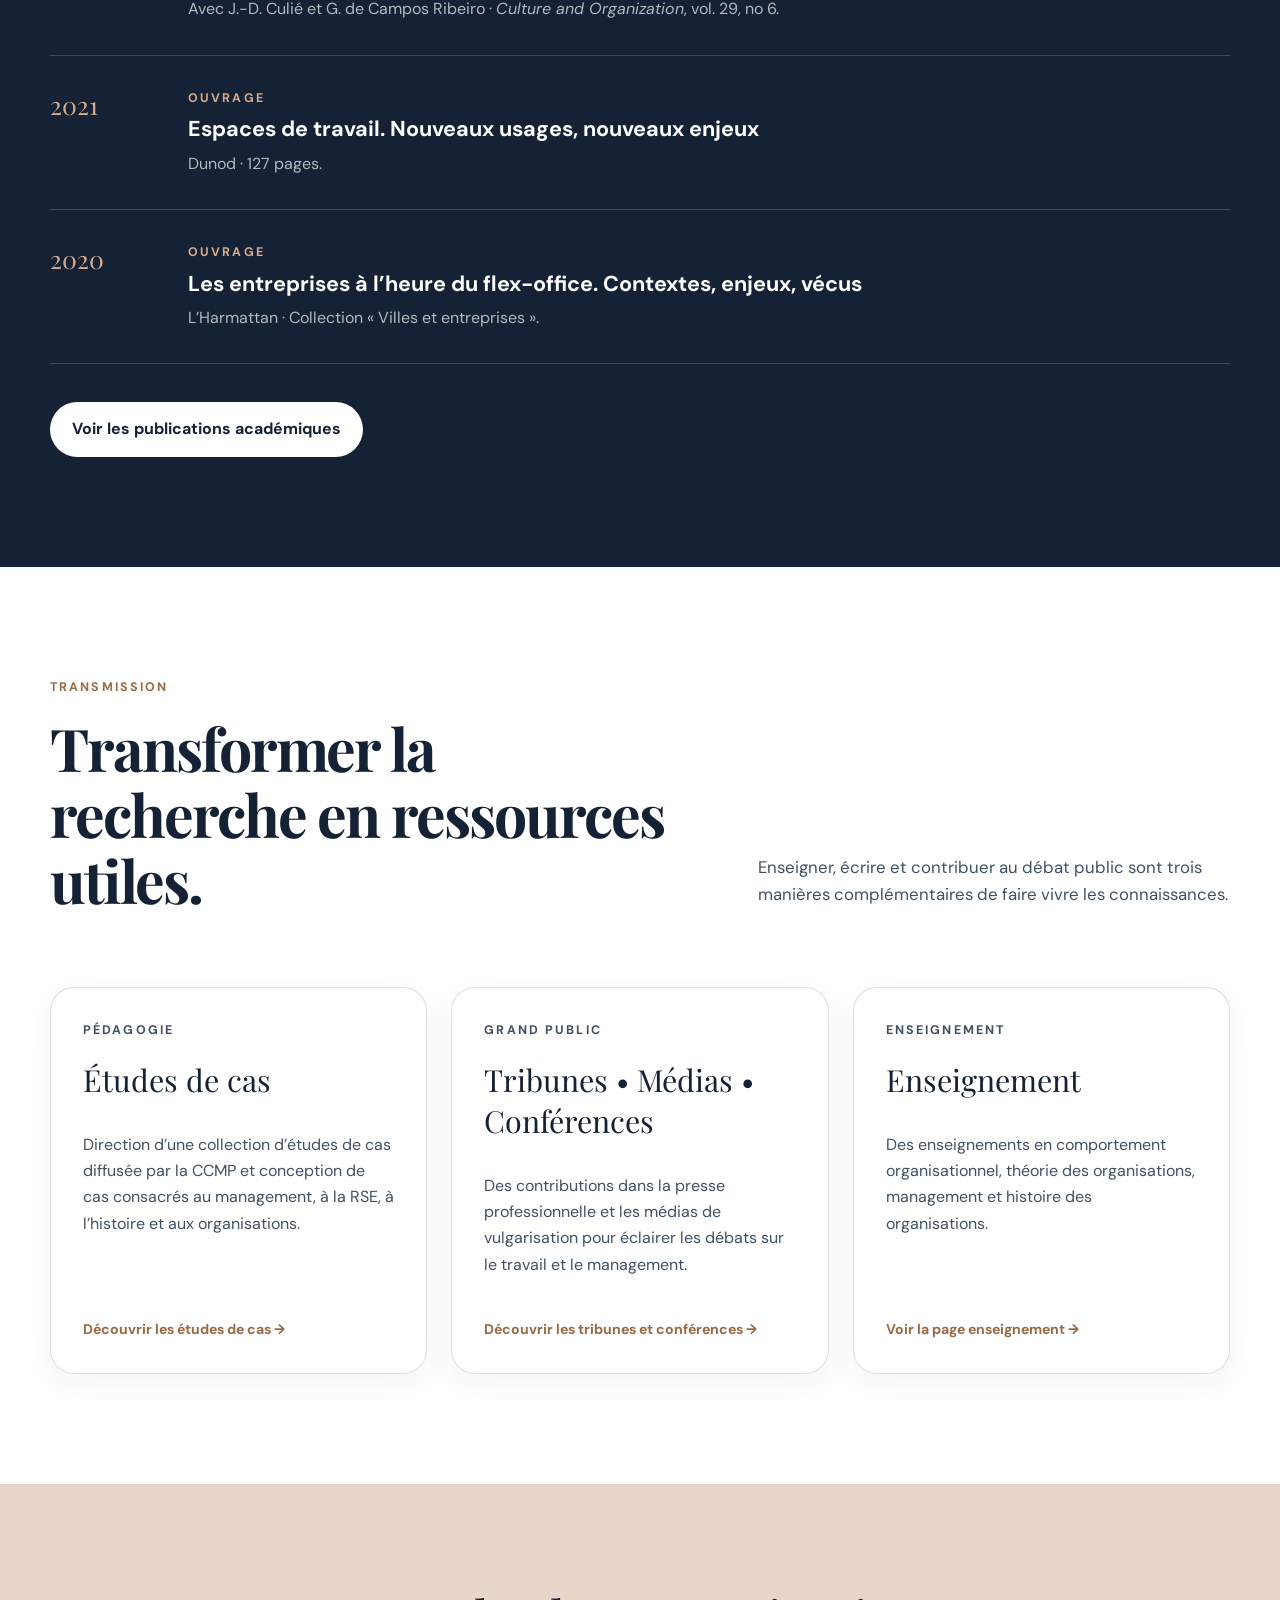
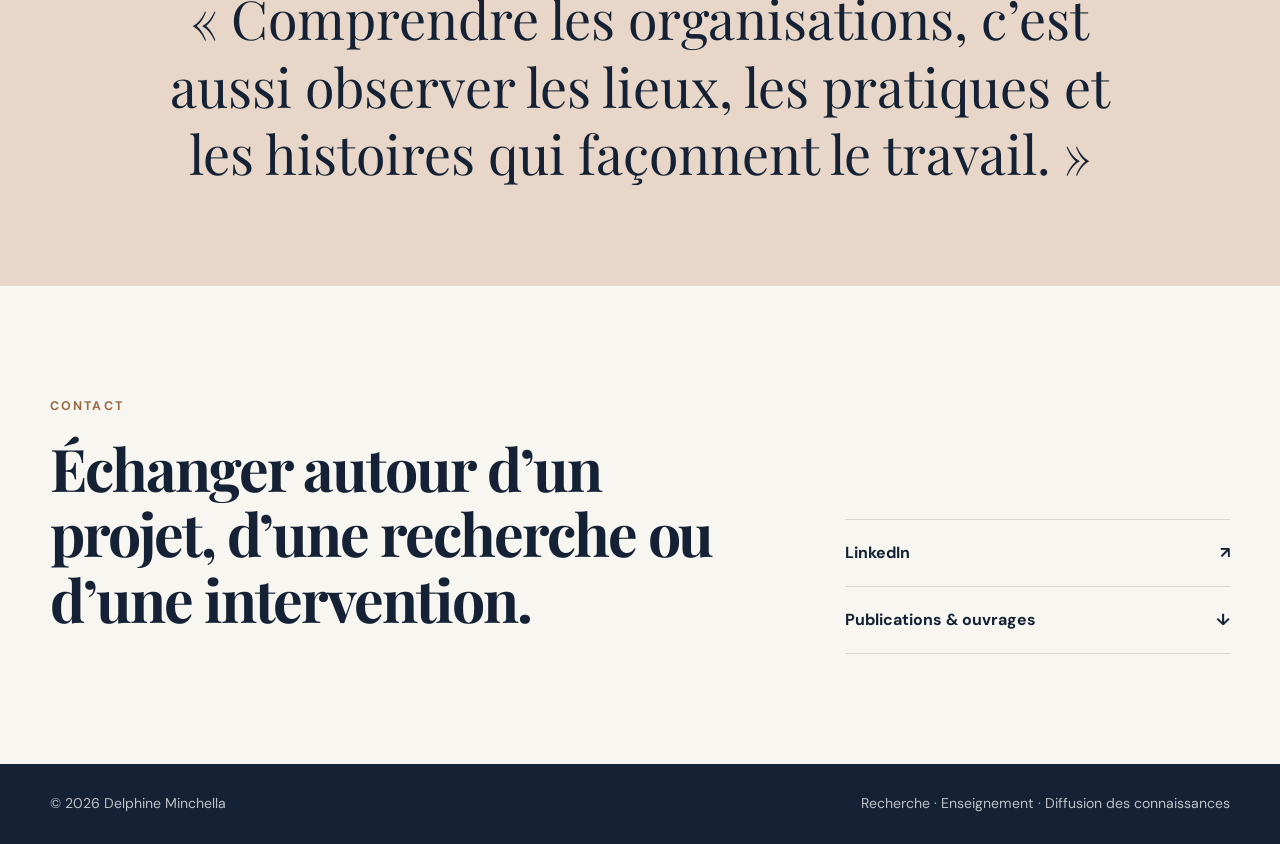
==== commit fac597b2: "Add files via upload V8OK" ====
--- a/index.html
+++ b/index.html
@@ -1,132 +1,276 @@
 <!doctype html>
-<html lang="en">
+<html lang="fr">
 <head>
-<meta charset="utf-8">
-<meta name="viewport" content="width=device-width,initial-scale=1">
-<meta name="description" content="Personal website of Delphine Minchella: research, teaching, publications and public engagement in management and organization studies.">
-<meta name="author" content="Delphine Minchella">
-<title>Delphine Minchella — Researcher &amp; Educator — Delphine Minchella</title>
-<link rel="preconnect" href="https://fonts.googleapis.com">
-<link rel="preconnect" href="https://fonts.gstatic.com" crossorigin>
-<link href="https://fonts.googleapis.com/css2?family=DM+Sans:wght@400;500;600;700&family=Playfair+Display:wght@600;700&display=swap" rel="stylesheet">
-<link rel="stylesheet" href="../styles.css">
+  <meta charset="utf-8">
+  <meta name="viewport" content="width=device-width, initial-scale=1">
+  <meta name="description" content="Site personnel de Delphine Minchella, enseignante-chercheure en sciences de gestion, auteure et spécialiste des transformations des organisations.">
+  <meta name="author" content="Delphine Minchella">
+  <meta property="og:title" content="Delphine Minchella — Enseignante-chercheure">
+  <meta property="og:description" content="Recherche, publications, études de cas et diffusion des connaissances en sciences de gestion.">
+  <meta property="og:image" content="assets/delphine-minchella.jpg">
+  <meta property="og:type" content="website">
+  <title>Delphine Minchella — Enseignante-chercheure</title>
+  <link rel="preconnect" href="https://fonts.googleapis.com">
+  <link rel="preconnect" href="https://fonts.gstatic.com" crossorigin>
+  <link href="https://fonts.googleapis.com/css2?family=DM+Sans:wght@400;500;600;700&family=Playfair+Display:wght@600;700&display=swap" rel="stylesheet">
+  <link rel="stylesheet" href="styles.css">
 </head>
 <body>
-<a class="skip-link" href="#content">Skip to content</a>
-<header class="site-header">
-<div class="container nav-wrap">
-<a class="brand" href="index.html">
-<span class="brand-name">Delphine Minchella</span>
-<span class="brand-subtitle">Research · Teaching · Writing</span>
-</a>
-<button class="menu-toggle" type="button" aria-expanded="false" aria-controls="navigation">
-<span class="sr-only">Open menu</span><span></span><span></span><span></span>
-</button>
-<nav id="navigation" class="navigation" aria-label="Main navigation">
-<a href="index.html" class="active">Home</a><a href="travaux.html">My work</a><a href="publications.html">Publications</a><a href="tribunes-medias-conferences.html">Media & talks</a><a href="etudes-de-cas.html">Case studies</a><a href="enseignement.html">Teaching</a>
-<a class="lang-switch" href="../index.html" aria-label="Version française">🇫🇷 <span>FR</span></a>
-</nav>
-</div>
-</header>
-<main id="content">
-
-<section id="home" class="hero">
-<div class="container hero-grid">
-<div class="hero-copy">
-<p class="eyebrow">Researcher · Author · Educator</p>
-<h1>Connecting research, teaching and society.</h1>
-<p class="lead">I am an associate professor in organization theory. My research explores workplaces, organizational transformation and management practices.</p>
-<div class="hero-actions">
-<a class="button button-primary" href="travaux.html">Explore my work</a>
-<a class="button button-secondary" href="#contact">Contact me</a>
-</div>
-<ul class="quick-facts" aria-label="Main areas">
-<li>Management research</li><li>Organization theory</li><li>Case studies & knowledge sharing</li>
-</ul>
-</div>
-<figure class="portrait-card">
-<div class="portrait-backdrop"></div>
-<img src="../assets/delphine-minchella.jpg" alt="Professional portrait of Delphine Minchella">
-<figcaption><strong>Delphine Minchella</strong><span>Researcher & educator</span></figcaption>
-</figure>
-</div>
-</section>
-
-<section id="about" class="section section-light">
-<div class="container two-columns">
-<div><p class="section-kicker">About</p><h2>Research grounded in the concrete transformations of work.</h2></div>
-<div class="prose">
-<p>My background combines management research, history and professional experience in facility management. I currently teach and conduct research in a business school.</p>
-<p>This dual perspective informs an approach attentive to spatiality, work practices and the human dynamics of organizational change. My work takes the form of academic articles, books, case studies and contributions aimed at broader audiences.</p>
-</div>
-</div>
-</section>
-
-<section id="research" class="section">
-<div class="container">
-<div class="section-heading">
-<div><p class="section-kicker">Research</p><h2>Three lenses on contemporary organizations.</h2></div>
-<p>Research that connects space, behaviour and history to shed light on managerial decisions.</p>
-</div>
-<div class="cards cards-three">
-<article class="card"><span class="card-number">01</span><h3>Workplaces</h3><p>Flex office, coworking, remote work and office design: how does spatiality shape interactions, engagement and employee experience?</p></article>
-<article class="card"><span class="card-number">02</span><h3>Organizational transformation</h3><p>I examine the effects of new management practices, resistance to change and the ways organizations adapt and evolve.</p></article>
-<article class="card"><span class="card-number">03</span><h3>History & management</h3><p>Drawing on the humanities and organizational history offers new ways to understand contemporary management challenges.</p></article>
-</div>
-</div>
-</section>
-
-<section id="publications" class="section section-dark">
-<div class="container">
-<div class="section-heading">
-<div><p class="section-kicker">Selected work</p><h2>Publications & books</h2></div>
-<p>A recent selection of publications and books representative of my work.</p>
-</div>
-<div class="publication-list">
-<article class="publication"><div class="publication-year">2025</div><div><p class="publication-type">Academic article</p><h3>Beyond aesthetics: Investigating the interplay between office design, employer brand, and employee intention to leave</h3><p>With G. de Campos Ribeiro · <em>Journal of Corporate Real Estate</em>, vol. 27, no. 2.</p></div></article>
-<article class="publication"><div class="publication-year">2023</div><div><p class="publication-type">Academic article</p><h3>Like an elephant in the room. The emergence of informal interactions in the workplace</h3><p>With J.-D. Culié and G. de Campos Ribeiro · <em>Culture and Organization</em>, vol. 29, no. 6.</p></div></article>
-<article class="publication"><div class="publication-year">2021</div><div><p class="publication-type">Book</p><h3>Espaces de travail. Nouveaux usages, nouveaux enjeux</h3><p>Dunod · 127 pages.</p></div></article>
-<article class="publication"><div class="publication-year">2020</div><div><p class="publication-type">Book</p><h3>Les entreprises à l’heure du flex-office. Contextes, enjeux, vécus</h3><p>L’Harmattan · “Villes et entreprises” series.</p></div></article>
-</div>
-<a class="button button-on-dark" href="publications.html">View academic publications</a>
-</div>
-</section>
-
-<section id="knowledge-sharing" class="section">
-<div class="container">
-<div class="section-heading">
-<div><p class="section-kicker">Knowledge sharing</p><h2>Turning research into useful resources.</h2></div>
-<p>Teaching, writing and contributing to public debate are complementary ways of making knowledge circulate.</p>
-</div>
-<div class="cards cards-three">
-<article class="card feature-card"><p class="feature-label">Pedagogy</p><h3><a class="card-title-link" href="etudes-de-cas.html">Case studies</a></h3><p>Design and editorial leadership of case studies on management, CSR, history and organizations.</p><a class="feature-note" href="etudes-de-cas.html">Explore case studies →</a></article>
-<article class="card feature-card"><p class="feature-label">Public engagement</p><h3><a class="card-title-link" href="tribunes-medias-conferences.html">Opinion pieces • Media • Talks</a></h3><p>Contributions to professional media and public-facing outlets to shed light on debates about work and management.</p><a class="feature-note" href="tribunes-medias-conferences.html">Explore media & talks →</a></article>
-<article class="card feature-card"><p class="feature-label">Teaching</p><h3><a class="card-title-link" href="enseignement.html">Teaching</a></h3><p>Courses in organizational behaviour, organization theory, management and organizational history.</p><a class="feature-note" href="enseignement.html">Explore teaching →</a></article>
-</div>
-</div>
-</section>
-
-<section class="quote-section"><div class="container">
-<blockquote>“Understanding organizations also means observing the places, practices and histories that shape work.”</blockquote>
-</div></section>
-
-<section id="contact" class="section contact-section">
-<div class="container contact-grid">
-<div><p class="section-kicker">Contact</p><h2>Let’s connect around a project, research topic or speaking engagement.</h2></div>
-<div class="contact-links">
-<a href="https://www.linkedin.com/in/delphine-minchella-phd-2b69a855/" target="_blank" rel="noopener"><span>LinkedIn</span><span>↗</span></a>
-<a href="publications.html"><span>Academic publications</span><span>→</span></a>
-</div>
-</div>
-</section>
-
-</main>
-<footer class="site-footer">
-<div class="container footer-inner">
-<p>© <span id="year"></span> Delphine Minchella</p>
-<p>Research · Teaching · Knowledge sharing</p>
-</div>
-</footer>
-<script src="../script.js"></script>
+  <a class="skip-link" href="#contenu">Aller au contenu</a>
+
+  <header class="site-header">
+    <div class="container nav-wrap">
+      <a class="brand" href="#accueil" aria-label="Accueil — Delphine Minchella">
+        <span class="brand-name">Delphine Minchella</span>
+        <span class="brand-subtitle">Sciences de gestion</span>
+      </a>
+
+      <button class="menu-toggle" type="button" aria-expanded="false" aria-controls="navigation">
+        <span class="sr-only">Ouvrir le menu</span>
+        <span></span><span></span><span></span>
+      </button>
+
+      <nav id="navigation" class="navigation" aria-label="Navigation principale">
+        <a href="#apropos">À propos</a>
+        <a href="#recherche">Recherche</a>
+        <a href="publications.html">Publications</a>
+        <a href="#transmission">Transmission</a>
+        <a href="#contact">Contact</a>
+      <a class="lang-switch" href="en/index.html" aria-label="English version">🇬🇧 <span>EN</span></a></nav>
+    </div>
+  </header>
+
+  <main id="contenu">
+    <section id="accueil" class="hero">
+      <div class="container hero-grid">
+        <div class="hero-copy">
+          <p class="eyebrow">Enseignante-chercheure · Auteure · Pédagogue</p>
+          <h1>Faire circuler les connaissances entre la recherche, l’enseignement et la société.</h1>
+          <p class="lead">
+            Professeure associée en théorie des organisations, j’étudie les espaces de travail,
+            les transformations organisationnelles et les pratiques de management.
+          </p>
+          <div class="hero-actions">
+            <a class="button button-primary" href="travaux.html">Découvrir mes travaux</a>
+            <a class="button button-secondary" href="#contact">Me contacter</a>
+          </div>
+          <ul class="quick-facts" aria-label="Domaines principaux">
+            <li>Sciences de gestion</li>
+            <li>Théorie des organisations</li>
+            <li>Études de cas & diffusion des connaissances</li>
+          </ul>
+        </div>
+
+        <figure class="portrait-card">
+          <div class="portrait-backdrop"></div>
+          <img src="assets/delphine-minchella.jpg" alt="Portrait professionnel de Delphine Minchella">
+          <figcaption>
+            <strong>Delphine Minchella</strong>
+            <span>Enseignante-chercheure</span>
+          </figcaption>
+        </figure>
+      </div>
+    </section>
+
+    <section id="apropos" class="section section-light">
+      <div class="container two-columns">
+        <div>
+          <p class="section-kicker">À propos</p>
+          <h2>Une recherche ancrée dans les transformations concrètes du travail.</h2>
+        </div>
+        <div class="prose">
+          <p>
+            Mon parcours associe les sciences de gestion, l’histoire et une expérience professionnelle
+            dans le facility management. J’exerce actuellement comme enseignante-chercheure
+            au sein d’une école de management.
+          </p>
+          <p>
+            Cette double perspective nourrit une approche attentive à la spatialité, aux usages
+            du travail et aux dynamiques humaines qui accompagnent les changements organisationnels.
+            Mes travaux prennent la forme d’articles académiques, d’ouvrages, d’études de cas
+            et de tribunes destinées à un public plus large.
+          </p>
+        </div>
+      </div>
+    </section>
+
+    <section id="recherche" class="section">
+      <div class="container">
+        <div class="section-heading">
+          <div>
+            <p class="section-kicker">Recherche</p>
+            <h2>Trois axes pour comprendre l’organisation contemporaine.</h2>
+          </div>
+          <p>
+            Une recherche qui relie espaces, comportements et histoire afin d’éclairer
+            les décisions managériales.
+          </p>
+        </div>
+
+        <div class="cards cards-three">
+          <article class="card">
+            <span class="card-number">01</span>
+            <h3>Espaces de travail</h3>
+            <p>
+              Flex office, coworking, télétravail et design des bureaux : comment la spatialité
+              influence-t-elle les interactions, l’engagement et l’expérience des salariés ?
+            </p>
+          </article>
+          <article class="card">
+            <span class="card-number">02</span>
+            <h3>Transformations organisationnelles</h3>
+            <p>
+              J’analyse les effets des nouveaux modes de management, les résistances au changement
+              et les pratiques qui permettent aux organisations d’évoluer.
+            </p>
+          </article>
+          <article class="card">
+            <span class="card-number">03</span>
+            <h3>Histoire et management</h3>
+            <p>
+              Mobiliser les humanités et l’histoire des organisations permet de renouveler
+              notre regard sur les enjeux contemporains du management.
+            </p>
+          </article>
+        </div>
+      </div>
+    </section>
+
+    <section id="publications" class="section section-dark">
+      <div class="container">
+        <div class="section-heading">
+          <div>
+            <p class="section-kicker">Sélection</p>
+            <h2>Publications et ouvrages</h2>
+          </div>
+          <p>Une sélection récente de publications et d’ouvrages représentatifs de mes travaux.</p>
+        </div>
+
+        <div class="publication-list">
+          <article class="publication">
+            <div class="publication-year">2025</div>
+            <div>
+              <p class="publication-type">Article académique</p>
+              <h3>Beyond aesthetics: Investigating the interplay between office design, employer brand, and employee intention to leave</h3>
+              <p>Avec G. de Campos Ribeiro · <em>Journal of Corporate Real Estate</em>, vol. 27, no 2.</p>
+            </div>
+          </article>
+
+          <article class="publication">
+            <div class="publication-year">2023</div>
+            <div>
+              <p class="publication-type">Article académique</p>
+              <h3>Like an elephant in the room. The emergence of informal interactions in the workplace</h3>
+              <p>Avec J.-D. Culié et G. de Campos Ribeiro · <em>Culture and Organization</em>, vol. 29, no 6.</p>
+            </div>
+          </article>
+
+          <article class="publication">
+            <div class="publication-year">2021</div>
+            <div>
+              <p class="publication-type">Ouvrage</p>
+              <h3>Espaces de travail. Nouveaux usages, nouveaux enjeux</h3>
+              <p>Dunod · 127 pages.</p>
+            </div>
+          </article>
+
+          <article class="publication">
+            <div class="publication-year">2020</div>
+            <div>
+              <p class="publication-type">Ouvrage</p>
+              <h3>Les entreprises à l’heure du flex-office. Contextes, enjeux, vécus</h3>
+              <p>L’Harmattan · Collection « Villes et entreprises ».</p>
+            </div>
+          </article>
+        </div>
+
+        <a class="button button-on-dark" href="publications.html">
+          Voir les publications académiques
+        </a>
+      </div>
+    </section>
+
+    <section id="transmission" class="section">
+      <div class="container">
+        <div class="section-heading">
+          <div>
+            <p class="section-kicker">Transmission</p>
+            <h2>Transformer la recherche en ressources utiles.</h2>
+          </div>
+          <p>
+            Enseigner, écrire et contribuer au débat public sont trois manières complémentaires
+            de faire vivre les connaissances.
+          </p>
+        </div>
+
+        <div class="cards cards-three">
+          <article class="card feature-card">
+            <p class="feature-label">Pédagogie</p>
+            <h3><a class="card-title-link" href="etudes-de-cas.html">Études de cas</a></h3>
+            <p>
+              Direction d’une collection d’études de cas diffusée par la CCMP et conception
+              de cas consacrés au management, à la RSE, à l’histoire et aux organisations.
+            </p>
+            <a class="feature-note" href="etudes-de-cas.html">Découvrir les études de cas →</a>
+          </article>
+
+          <article class="card feature-card">
+            <p class="feature-label">Grand public</p>
+            <h3><a class="card-title-link" href="tribunes-medias-conferences.html">Tribunes • Médias • Conférences</a></h3>
+            <p>
+              Des contributions dans la presse professionnelle et les médias de vulgarisation
+              pour éclairer les débats sur le travail et le management.
+            </p>
+            <a class="feature-note" href="tribunes-medias-conferences.html">Découvrir les tribunes et conférences →</a>
+          </article>
+
+          <article class="card feature-card">
+            <p class="feature-label">Enseignement</p>
+            <h3><a class="card-title-link" href="enseignement.html">Enseignement</a></h3>
+            <p>
+              Des enseignements en comportement organisationnel, théorie des organisations,
+              management et histoire des organisations.
+            </p>
+            <span class="feature-note"><a class="feature-note" href="enseignement.html">Voir la page enseignement →</a></span>
+          </article>
+        </div>
+      </div>
+    </section>
+
+    <section class="quote-section" aria-label="Phrase manifeste">
+      <div class="container">
+        <blockquote>
+          « Comprendre les organisations, c’est aussi observer les lieux,
+          les pratiques et les histoires qui façonnent le travail. »
+        </blockquote>
+      </div>
+    </section>
+
+    <section id="contact" class="section contact-section">
+      <div class="container contact-grid">
+        <div>
+          <p class="section-kicker">Contact</p>
+          <h2>Échanger autour d’un projet, d’une recherche ou d’une intervention.</h2>
+        </div>
+        <div class="contact-links">
+          <a href="https://www.linkedin.com/in/delphine-minchella-phd-2b69a855/" target="_blank" rel="noopener">
+            <span>LinkedIn</span><span aria-hidden="true">↗</span>
+          </a>
+          <a href="#publications">
+            <span>Publications & ouvrages</span><span aria-hidden="true">↓</span>
+          </a>
+        </div>
+      </div>
+    </section>
+  </main>
+
+  <footer class="site-footer">
+    <div class="container footer-inner">
+      <p>© <span id="year"></span> Delphine Minchella</p>
+      <p>Recherche · Enseignement · Diffusion des connaissances</p>
+    </div>
+  </footer>
+
+  <script src="script.js"></script>
 </body>
-</html>+</html>
--- a/styles.css
+++ b/styles.css
@@ -43,3 +43,11 @@
 @media (max-width: 900px) {
   .navigation .lang-switch { margin: 14px 0 0; width: fit-content; border-bottom: 1px solid var(--line); }
 }
+
+/* Ouvrages grand public */
+.books-section{background:#fff}.books-section> .container > h2{max-width:820px}.books-grid{display:grid;grid-template-columns:repeat(3,1fr);gap:26px;margin-top:42px}.book-card{overflow:hidden;border:1px solid var(--line);border-radius:var(--radius);background:#fff;box-shadow:0 9px 35px rgba(21,34,53,.07)}.book-cover{aspect-ratio:3/4;display:flex;flex-direction:column;justify-content:flex-end;gap:10px;padding:30px;color:#fff}.book-cover strong{font:700 clamp(1.55rem,2.5vw,2.35rem)/1.05 "Playfair Display",Georgia,serif}.book-cover small{font-size:.95rem;line-height:1.35}.book-publisher{margin-bottom:auto;font-size:.78rem;font-weight:700;letter-spacing:.14em;text-transform:uppercase}.book-cover-ems{background:linear-gradient(145deg,#183b5b,#365f7d)}.book-cover-dunod{background:linear-gradient(145deg,#a96962,#df9b8e)}.book-cover-harmattan{background:linear-gradient(145deg,#6b5547,#aa8b72)}.book-copy{padding:26px}.book-copy h3{font:1.45rem/1.18 "Playfair Display",Georgia,serif}.book-copy p{color:var(--soft)}@media(max-width:900px){.books-grid{grid-template-columns:1fr}.book-card{display:grid;grid-template-columns:minmax(180px,.65fr) 1.35fr}.book-cover{aspect-ratio:auto;min-height:320px}}@media(max-width:600px){.book-card{display:block}.book-cover{aspect-ratio:3/4;min-height:0}}
+
+/* Book cover images */
+.book-cover{overflow:hidden;display:flex;align-items:center;justify-content:center;background:#f4f1eb;}
+.book-cover img{width:100%;height:100%;min-height:300px;object-fit:contain;display:block;background:#fff;}
+@media (max-width:700px){.book-cover img{min-height:0;max-height:420px;}}
